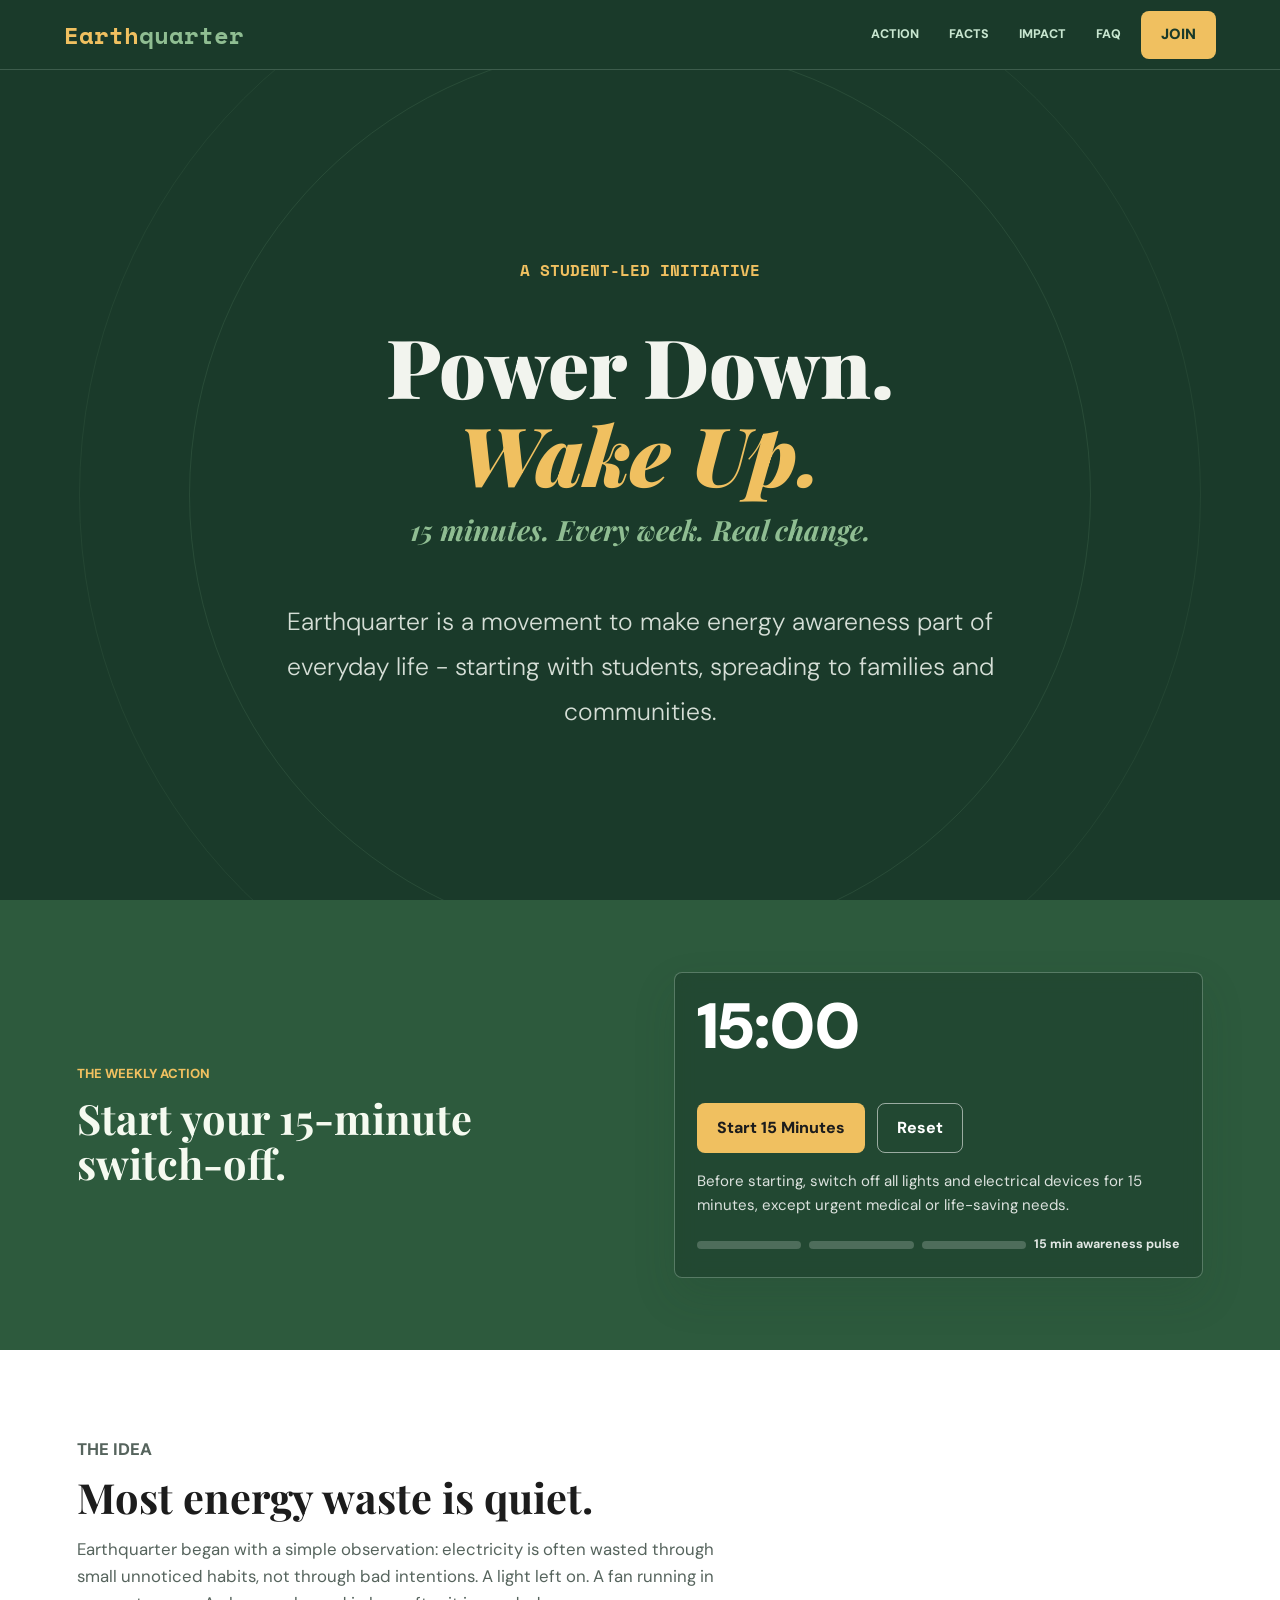
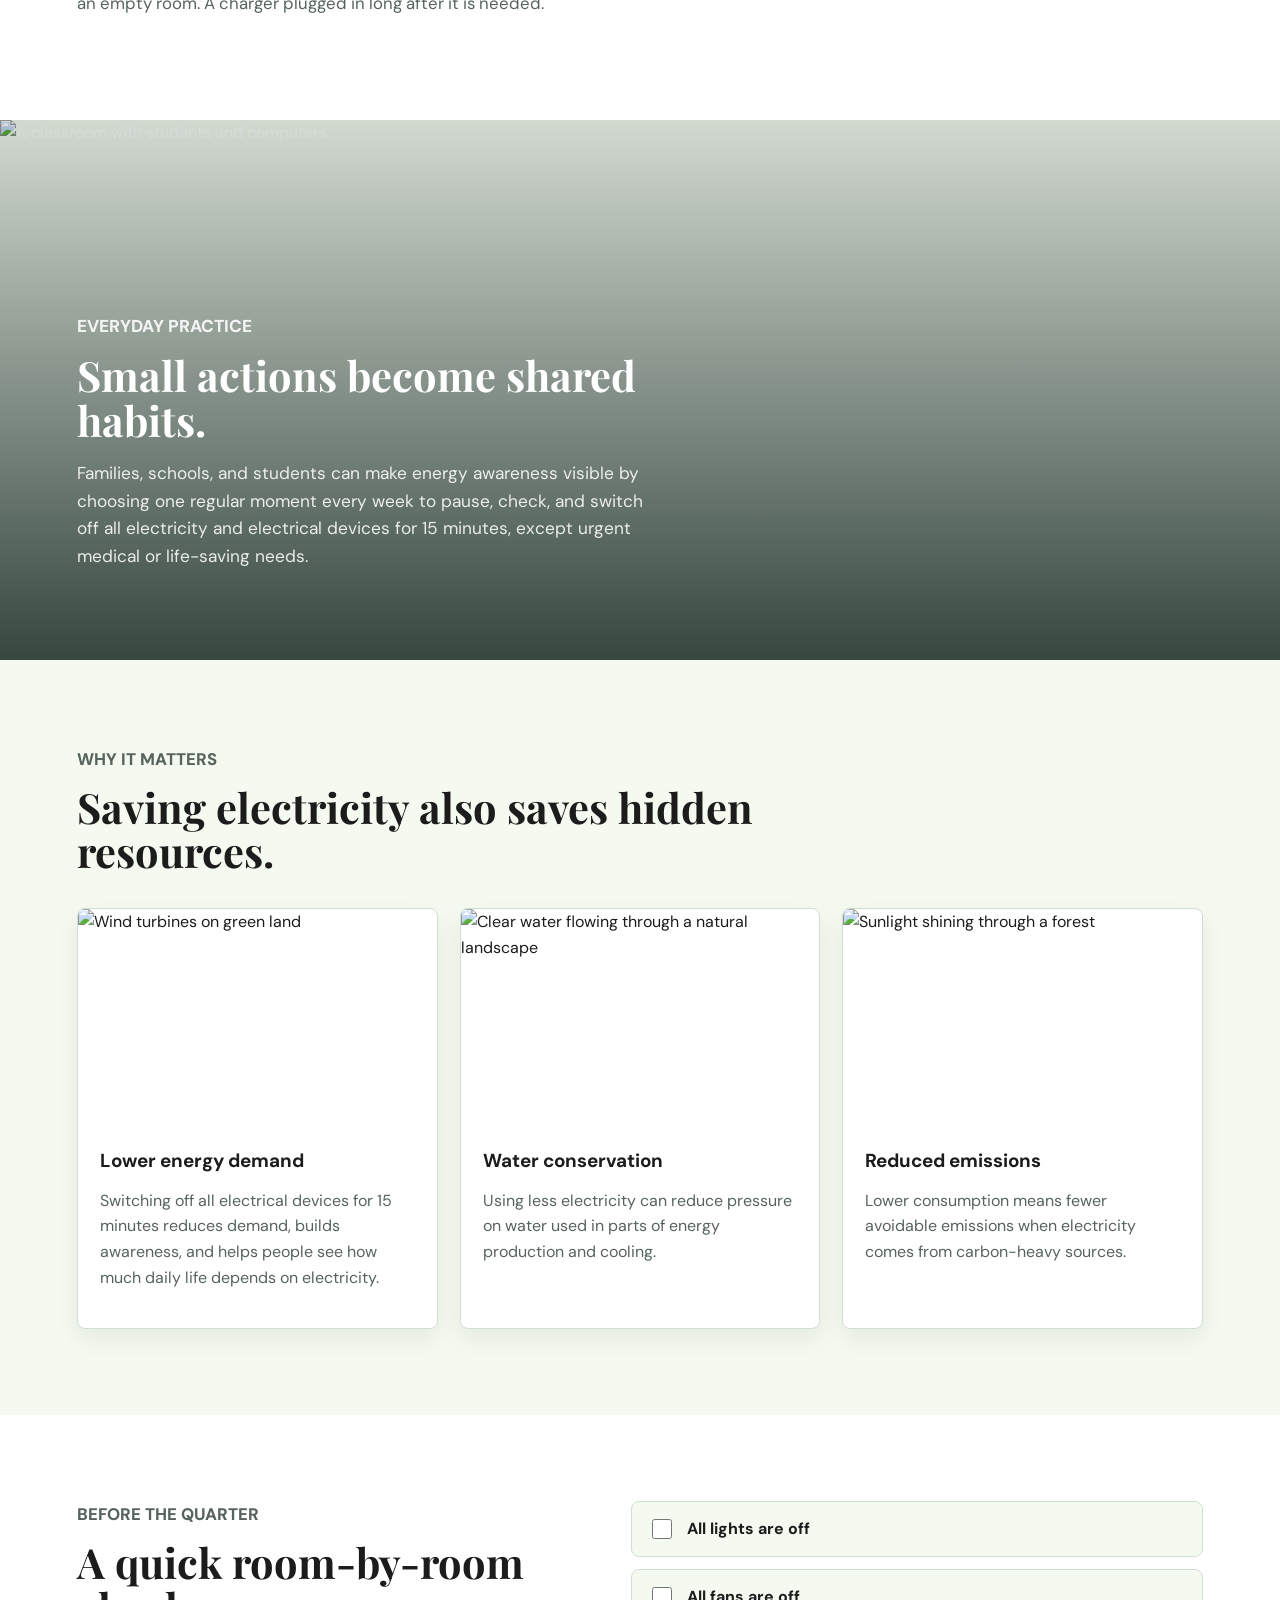
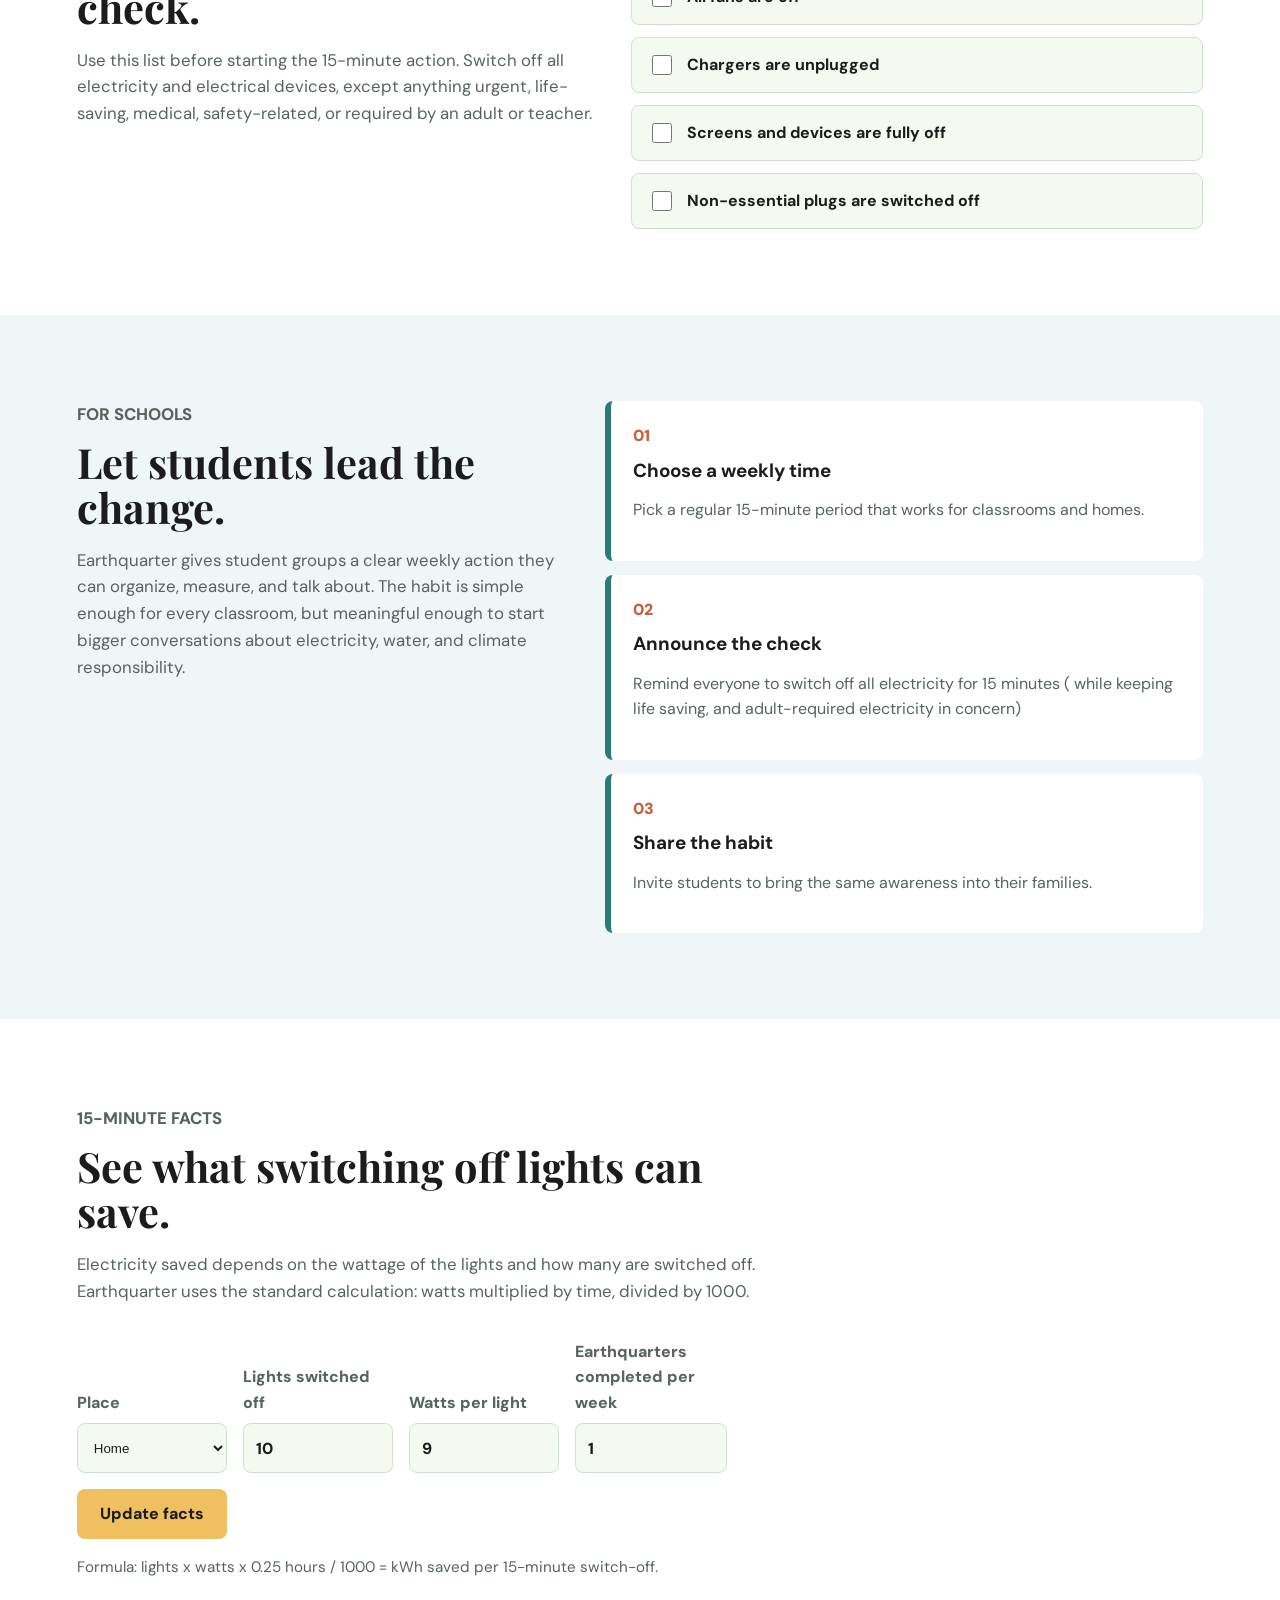
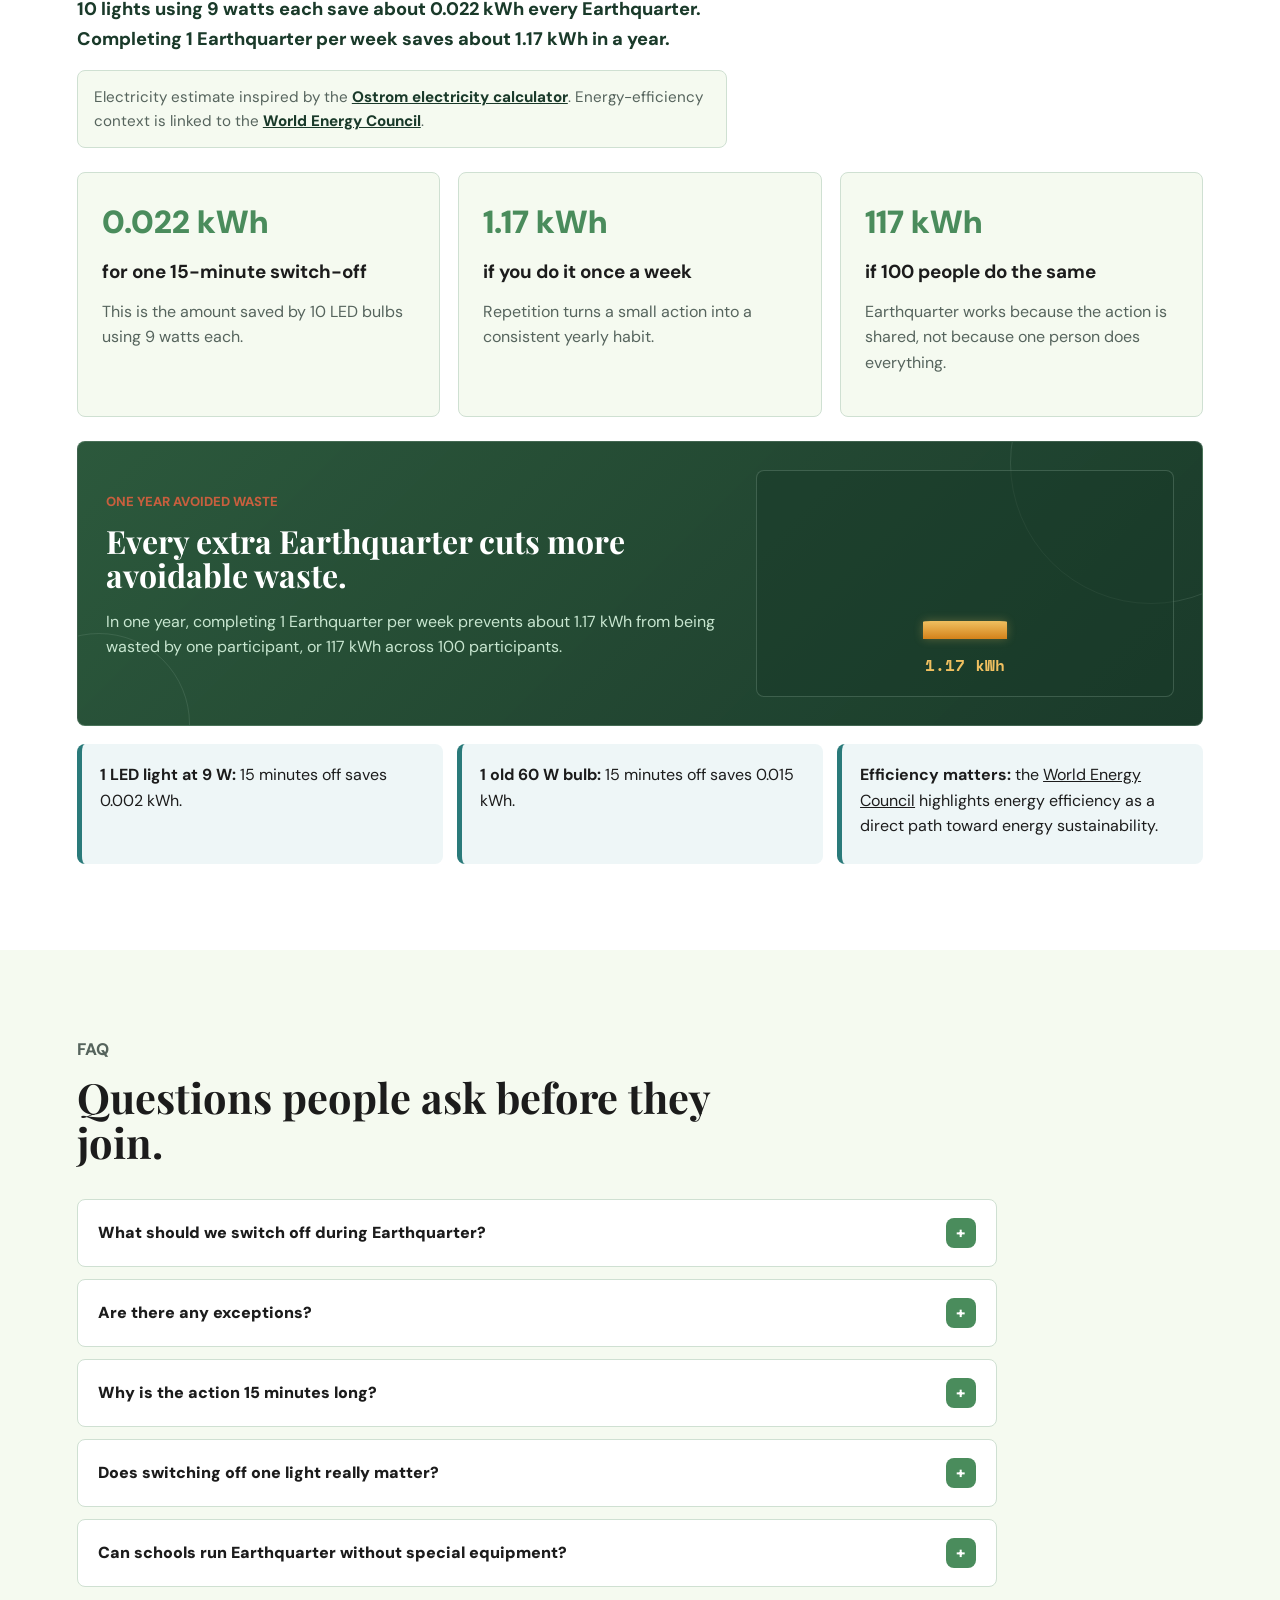
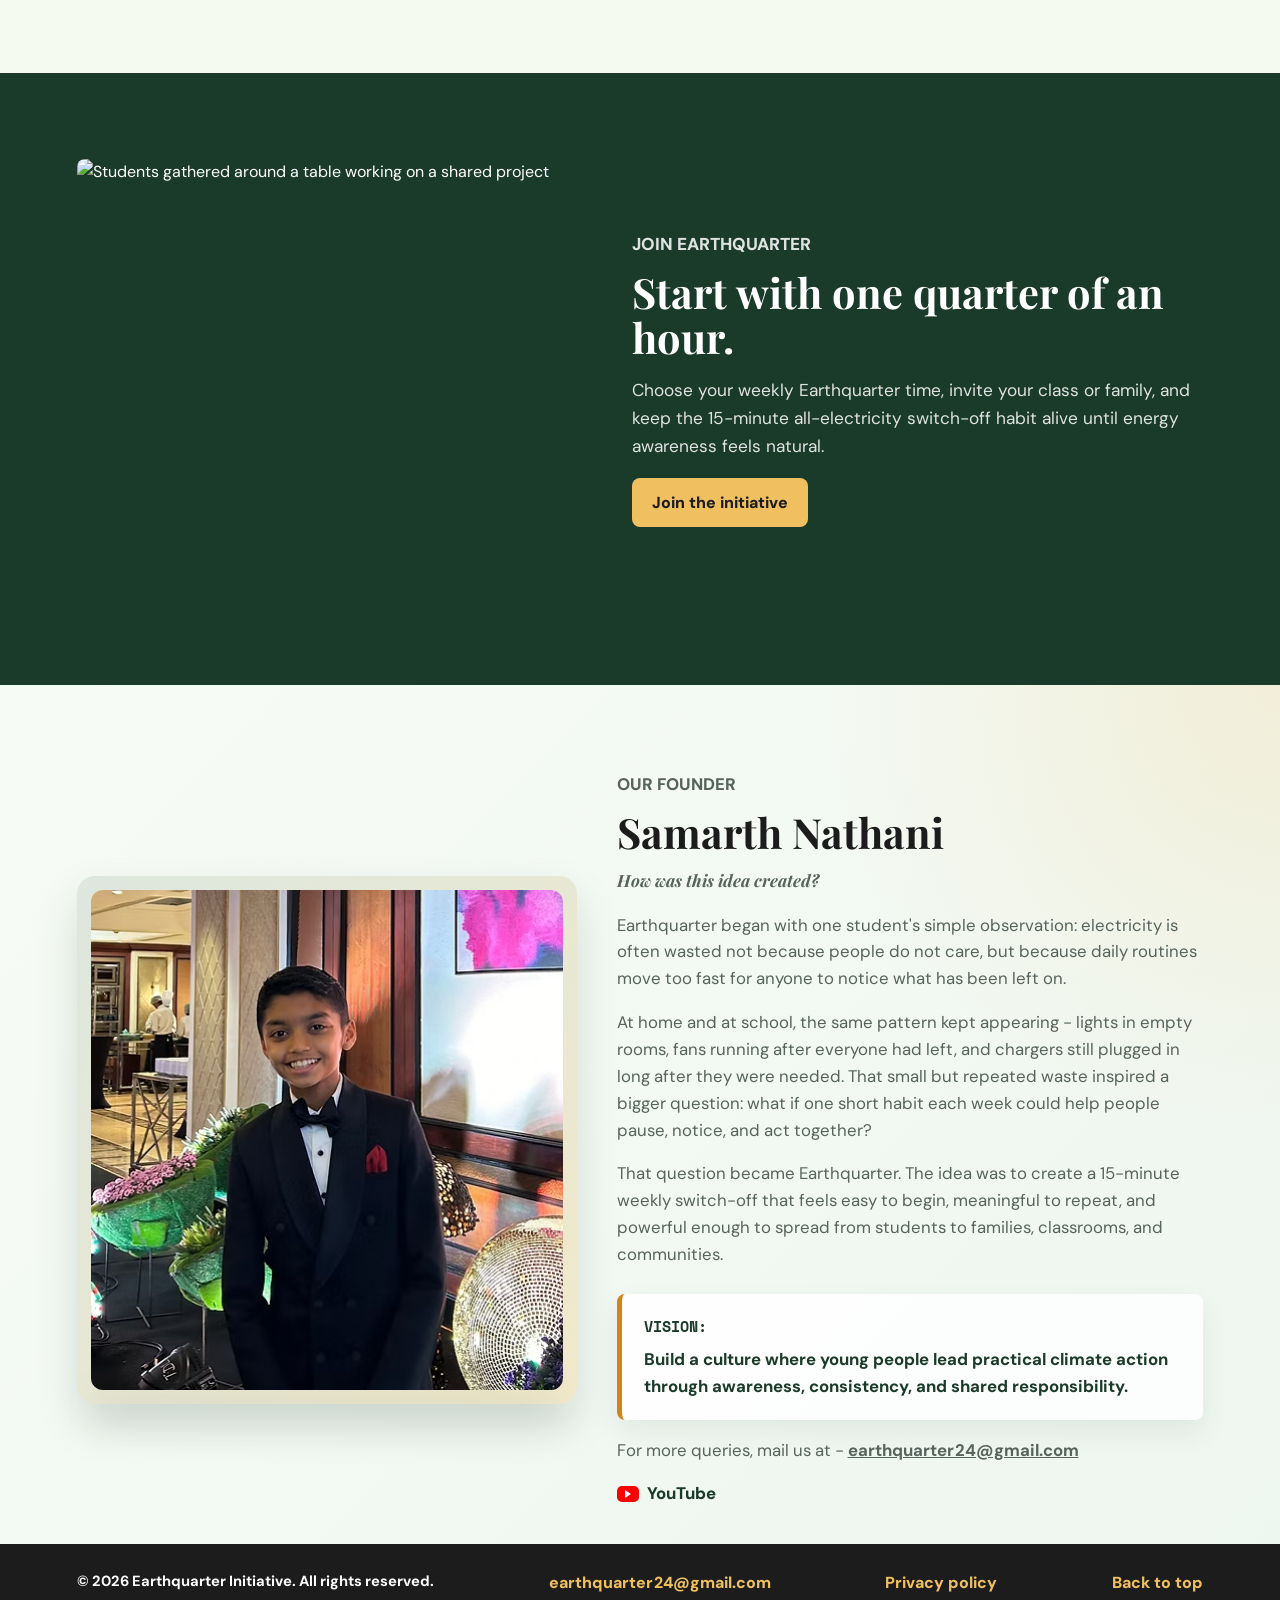
==== index.html @ e9c5d8c0 "Style homepage YouTube link on desktop" ====
<!DOCTYPE html>
<html lang="en">
<head>
  <meta charset="UTF-8">
  <meta name="viewport" content="width=device-width, initial-scale=1.0">
  <title>Earthquarter | 15 Minutes for Smarter Energy</title>
  <meta name="description" content="Earthquarter is a student-led initiative helping families and schools switch off all electricity for 15 minutes each week, except urgent medical or life-saving needs.">
  <link rel="preconnect" href="https://fonts.googleapis.com">
  <link rel="preconnect" href="https://fonts.gstatic.com" crossorigin>
  <link href="https://fonts.googleapis.com/css2?family=DM+Sans:wght@300;400;500;700;800;900&family=Playfair+Display:ital,wght@0,700;0,900;1,700&family=Space+Mono:wght@700&display=swap" rel="stylesheet">
  <link rel="stylesheet" href="styles.css">

  <!-- Inline CSS fallback so hosted pages still render if styles.css is not loaded. -->
  <style id="earthquarter-inline-css">
:root {
  --ink: #1c1c1c;
  --muted: #56645d;
  --paper: #f5faf0;
  --white: #ffffff;
  --leaf: #4a8c5c;
  --leaf-dark: #1a3a2a;
  --moss: #2d5a3d;
  --aqua: #2a7a7a;
  --sun: #f0c060;
  --amber: #d4821a;
  --coral: #c85f3e;
  --mist: #c8e6d0;
  --line: #cfe0d2;
  --shadow: 0 18px 42px rgba(26, 58, 42, 0.15);
}

* {
  box-sizing: border-box;
}

html {
  scroll-behavior: smooth;
}

body {
  margin: 0;
  color: var(--ink);
  background: var(--paper);
  font-family: "DM Sans", Arial, Helvetica, sans-serif;
  line-height: 1.6;
}

img {
  display: block;
  max-width: 100%;
}

a {
  color: inherit;
}

button,
input {
  font: inherit;
}

.site-header {
  position: fixed;
  top: 0;
  left: 0;
  right: 0;
  z-index: 20;
  display: flex;
  align-items: center;
  justify-content: space-between;
  gap: 24px;
  min-height: 70px;
  padding: 0 5%;
  color: var(--white);
  background: #1a3a2a;
  border-bottom: 1px solid rgba(200, 230, 208, 0.2);
}

.brand {
  display: inline-flex;
  align-items: center;
  gap: 0;
  color: var(--sun);
  font-family: "Space Mono", monospace;
  font-size: 1.5rem;
  font-weight: 800;
  letter-spacing: 0;
  line-height: 1;
  text-decoration: none;
}

.brand-earth {
  color: var(--sun);
}

.brand-quarter {
  color: #8fbd92;
}

.site-nav {
  display: flex;
  align-items: center;
  gap: 10px;
  font-size: 0.78rem;
  font-weight: 800;
  letter-spacing: 0;
  text-transform: uppercase;
}

.site-nav a {
  min-height: 38px;
  display: inline-flex;
  align-items: center;
  padding: 8px 10px;
  color: var(--mist);
  border-radius: 8px;
  text-decoration: none;
  white-space: nowrap;
}

.site-nav a:hover {
  color: var(--sun);
  background: rgba(200, 230, 208, 0.09);
  text-decoration: none;
}

.site-nav .nav-highlight,
.site-nav a:last-child {
  min-height: 48px;
  padding: 12px 20px;
  color: var(--leaf-dark);
  background: var(--sun);
  font-size: 0.92rem;
  font-weight: 900;
}

.site-nav .nav-highlight:hover,
.site-nav a:last-child:hover {
  color: var(--leaf-dark);
  background: #ffd579;
}

.hero {
  position: relative;
  min-height: 100vh;
  display: grid;
  align-items: center;
  justify-items: center;
  overflow: hidden;
  padding: 150px 6% 58px;
  color: var(--white);
  text-align: center;
  background: #1a3a2a;
}

.hero-bg-circles {
  position: absolute;
  inset: 0;
  overflow: hidden;
  pointer-events: none;
}

.hero-bg-circles::before,
.hero-bg-circles::after {
  content: "";
  position: absolute;
  top: 55%;
  left: 50%;
  border: 1px solid rgba(143, 189, 146, 0.13);
  border-radius: 50%;
  transform: translate(-50%, -50%);
  animation: heroRing 6s ease-in-out infinite;
}

.hero-bg-circles::before {
  width: min(900px, 118vw);
  height: min(900px, 118vw);
}

.hero-bg-circles::after {
  width: min(1120px, 145vw);
  height: min(1120px, 145vw);
  opacity: 0.65;
  animation-delay: 1.5s;
}

.hero-content {
  position: relative;
  z-index: 1;
  width: min(760px, 100%);
  margin: 0 auto;
}

.eyebrow {
  margin: 0 0 12px;
  color: var(--coral);
  font-size: 0.82rem;
  font-weight: 800;
  letter-spacing: 0;
  text-transform: uppercase;
}

.hero .eyebrow {
  color: var(--sun);
  margin-bottom: 38px;
  font-family: "Space Mono", monospace;
  font-size: 1rem;
}

h1,
h2,
h3,
p {
  overflow-wrap: anywhere;
}

h1,
h2,
h3 {
  margin: 0;
  line-height: 1.08;
}

h1 {
  max-width: 760px;
  margin: 0 auto;
  font-family: "Playfair Display", Georgia, serif;
  font-size: 5.1rem;
  font-weight: 900;
  color: #f2f4ee;
}

h2 {
  font-family: "Playfair Display", Georgia, serif;
  font-size: 2.6rem;
  font-weight: 700;
}

h3 {
  font-size: 1.18rem;
}

h1 em,
h2 em {
  color: var(--sun);
  font-style: italic;
}

.hero-sub {
  margin: 10px 0 48px;
  color: #8fbd92;
  font-family: "Playfair Display", Georgia, serif;
  font-size: 1.75rem;
  font-style: italic;
  font-weight: 700;
}

.hero-copy {
  max-width: 710px;
  margin: 0 auto;
  font-size: 1.55rem;
  color: #d5ded6;
  font-weight: 300;
  line-height: 1.8;
}

.countdown-action {
  display: grid;
  grid-template-columns: minmax(0, 0.8fr) minmax(320px, 0.75fr);
  gap: 32px;
  align-items: center;
  padding: 72px 6%;
  color: var(--white);
  background: var(--moss);
}

.timer-intro {
  max-width: 520px;
}

.timer-intro .eyebrow {
  color: var(--sun);
}

.timer-intro h2 {
  color: var(--paper);
}

.timer-panel {
  width: min(560px, 100%);
  padding: 22px;
  border: 1px solid rgba(200, 230, 208, 0.32);
  border-radius: 8px;
  background: rgba(26, 58, 42, 0.54);
  box-shadow: var(--shadow);
  backdrop-filter: blur(10px);
}

.timer-display {
  min-height: 92px;
  color: var(--white);
  font-size: 4rem;
  font-weight: 900;
  line-height: 1;
  font-variant-numeric: tabular-nums;
}

.timer-actions {
  display: flex;
  flex-wrap: wrap;
  gap: 12px;
  margin-top: 16px;
}

.primary-button,
.secondary-button,
.ghost-button,
.primary-link {
  display: inline-flex;
  min-height: 48px;
  align-items: center;
  justify-content: center;
  border-radius: 8px;
  border: 0;
  cursor: pointer;
  font-weight: 800;
  text-decoration: none;
  transition: background 180ms ease, color 180ms ease, transform 180ms ease;
}

.primary-button,
.primary-link {
  color: var(--ink);
  background: var(--sun);
  padding: 12px 20px;
}

.primary-button:hover,
.primary-link:hover {
  background: #ffd85d;
  transform: translateY(-2px);
}

.primary-button:disabled {
  opacity: 0.72;
  cursor: wait;
  transform: none;
}

.secondary-button {
  color: var(--white);
  background: var(--leaf);
  padding: 12px 18px;
}

.secondary-button:hover {
  background: var(--leaf-dark);
  transform: translateY(-2px);
}

.ghost-button {
  color: var(--white);
  background: transparent;
  border: 1px solid rgba(255, 255, 255, 0.55);
  padding: 11px 19px;
}

.ghost-button:hover {
  background: rgba(255, 255, 255, 0.16);
  transform: translateY(-2px);
}

.timer-note {
  margin: 16px 0 0;
  color: rgba(255, 255, 255, 0.84);
  font-size: 0.94rem;
}

.mini-circuit {
  display: grid;
  grid-template-columns: 1fr 1fr 1fr auto;
  gap: 8px;
  align-items: center;
  margin-top: 18px;
}

.mini-circuit span {
  position: relative;
  height: 8px;
  overflow: hidden;
  border-radius: 8px;
  background: rgba(255, 255, 255, 0.2);
}

.mini-circuit span::after {
  content: "";
  position: absolute;
  inset: 0;
  background: var(--sun);
  transform: translateX(-110%);
  animation: circuitFlow 2.2s ease-in-out infinite;
}

.mini-circuit span:nth-child(2)::after {
  animation-delay: 0.25s;
}

.mini-circuit span:nth-child(3)::after {
  animation-delay: 0.5s;
}

.mini-circuit strong {
  color: rgba(255, 255, 255, 0.88);
  font-size: 0.78rem;
  white-space: nowrap;
}

.intro-section,
.founder-section,
.impact-section,
.checklist-section,
.school-section,
.calculator-section,
.faq-section,
.join-section {
  padding: 86px 6%;
}

.intro-section {
  display: grid;
  grid-template-columns: minmax(0, 1.2fr) minmax(280px, 0.8fr);
  gap: 38px;
  align-items: center;
  background: var(--white);
}

.section-copy,
.section-heading,
.school-copy {
  max-width: 690px;
}

.section-copy p,
.school-copy p,
.section-heading p {
  color: var(--muted);
  font-size: 1.05rem;
}

.pledge-strip {
  display: grid;
  gap: 14px;
  padding: 24px;
  color: var(--leaf-dark);
  background: #f7fbf4;
  border: 1px solid var(--line);
  border-radius: 18px;
  box-shadow: 0 14px 30px rgba(26, 58, 42, 0.08);
}

.pledge-strip h2 {
  color: var(--leaf-dark);
  font-size: clamp(2rem, 3.8vw, 3.4rem);
  line-height: 0.98;
}

.pledge-strip span {
  color: var(--leaf-dark);
  font-size: 1rem;
  font-weight: 900;
  line-height: 1;
  font-variant-numeric: tabular-nums;
}

.pledge-strip p {
  margin: 0;
  color: #304236;
  font-size: 1.02rem;
  line-height: 1.75;
}

.pledge-strip .save-option {
  margin-top: 6px;
  background: #eef6f0;
}

.image-band {
  position: relative;
  min-height: 540px;
  display: grid;
  align-items: end;
  overflow: hidden;
  color: var(--white);
}

.image-band img {
  position: absolute;
  inset: 0;
  width: 100%;
  height: 100%;
  object-fit: cover;
}

.image-band::after {
  content: "";
  position: absolute;
  inset: 0;
  background: linear-gradient(0deg, rgba(15, 35, 27, 0.83), rgba(15, 35, 27, 0.15));
}

.image-band-copy {
  position: relative;
  z-index: 1;
  max-width: 720px;
  padding: 0 6% 72px;
}

.image-band-copy p {
  color: rgba(255, 255, 255, 0.88);
  font-size: 1.08rem;
}

.founder-section {
  display: grid;
  grid-template-columns: minmax(280px, 0.92fr) minmax(0, 1.08fr);
  gap: 40px;
  align-items: center;
  padding-bottom: 34px;
  background:
    radial-gradient(circle at top right, rgba(240, 192, 96, 0.18), transparent 30%),
    linear-gradient(135deg, #f7fbf5, #eef6f0);
}

.founder-photo-panel {
  position: relative;
  padding: 14px;
  background: linear-gradient(135deg, rgba(45, 90, 61, 0.12), rgba(240, 192, 96, 0.28));
  border-radius: 18px;
  box-shadow: 0 20px 44px rgba(26, 58, 42, 0.14);
}

.founder-photo-panel::after {
  content: "";
  position: absolute;
  inset: auto 18px -18px 18px;
  height: 28px;
  background: rgba(26, 58, 42, 0.08);
  filter: blur(18px);
  border-radius: 999px;
}

.founder-photo-panel img {
  position: relative;
  z-index: 1;
  width: 100%;
  height: 100%;
  max-height: 620px;
  object-fit: cover;
  border-radius: 12px;
}

.founder-story {
  max-width: 700px;
}

.founder-question {
  margin: 12px 0 18px;
  color: var(--leaf-dark);
  font-family: "Playfair Display", Georgia, serif;
  font-size: 1.35rem;
  font-style: italic;
  font-weight: 700;
}

.founder-story p {
  color: var(--muted);
  font-size: 1.05rem;
}

.founder-youtube {
  margin: 10px 0 0;
}

.founder-youtube a {
  display: inline-flex;
  align-items: center;
  gap: 8px;
  color: var(--leaf-dark);
  font-weight: 800;
  text-decoration: none;
}

.founder-youtube a:hover {
  text-decoration: underline;
}

.youtube-icon {
  width: 22px;
  height: 16px;
  display: inline-block;
  border-radius: 5px;
  background: #ff0000;
  position: relative;
}

.youtube-icon::after {
  content: "";
  position: absolute;
  top: 4px;
  left: 8px;
  border-top: 4px solid transparent;
  border-bottom: 4px solid transparent;
  border-left: 6px solid #ffffff;
}

.founder-note {
  display: grid;
  gap: 8px;
  margin-top: 26px;
  padding: 20px 22px;
  background: rgba(255, 255, 255, 0.84);
  border-left: 5px solid var(--amber);
  border-radius: 8px;
  box-shadow: 0 12px 28px rgba(26, 58, 42, 0.08);
}

.founder-note strong {
  color: var(--leaf-dark);
  font-family: "Space Mono", monospace;
  font-size: 0.95rem;
  text-transform: uppercase;
}

.founder-note p {
  margin: 0;
  color: var(--leaf-dark);
  font-weight: 700;
}

.impact-section {
  background: var(--paper);
}

.section-heading {
  margin-bottom: 34px;
}

.impact-grid {
  display: grid;
  grid-template-columns: repeat(3, minmax(0, 1fr));
  gap: 22px;
}

.impact-card {
  overflow: hidden;
  background: var(--white);
  border: 1px solid var(--line);
  border-radius: 8px;
  box-shadow: 0 10px 24px rgba(23, 33, 29, 0.07);
}

.impact-card img {
  width: 100%;
  height: 220px;
  object-fit: cover;
}

.impact-card div {
  padding: 22px;
}

.impact-card p,
.steps p {
  color: var(--muted);
}

.checklist-section {
  display: grid;
  grid-template-columns: minmax(0, 0.95fr) minmax(280px, 1.05fr);
  gap: 36px;
  align-items: start;
  background: var(--white);
}

.checklist {
  display: grid;
  gap: 12px;
}

.checklist label {
  display: flex;
  min-height: 56px;
  align-items: center;
  gap: 12px;
  padding: 14px 16px;
  background: var(--paper);
  border: 1px solid var(--line);
  border-radius: 8px;
  font-weight: 700;
}

.checklist input {
  width: 20px;
  height: 20px;
  accent-color: var(--leaf);
  flex: 0 0 auto;
}

.checklist label.done {
  color: var(--leaf-dark);
  background: #e9f7ed;
  border-color: #b8dfc6;
}

.school-section {
  display: grid;
  grid-template-columns: minmax(0, 0.9fr) minmax(0, 1.1fr);
  gap: 38px;
  align-items: start;
  background: #eef6f7;
}

.steps {
  display: grid;
  gap: 14px;
}

.steps article {
  min-height: 150px;
  padding: 22px;
  background: var(--white);
  border-left: 6px solid var(--aqua);
  border-radius: 8px;
}

.steps span {
  display: inline-block;
  margin-bottom: 12px;
  color: var(--coral);
  font-weight: 900;
}

.calculator-section {
  background: var(--white);
}

.calculator-section .section-heading p {
  max-width: 720px;
}

.lights-layout {
  display: grid;
  grid-template-columns: minmax(0, 1.18fr) minmax(290px, 0.82fr);
  gap: 24px;
  align-items: stretch;
}

.light-calculator {
  display: grid;
  align-content: start;
  gap: 16px;
}

.calculator {
  display: grid;
  grid-template-columns: repeat(3, minmax(150px, 1fr)) auto;
  gap: 16px;
  align-items: end;
}

.calculator label {
  display: grid;
  gap: 8px;
  color: var(--muted);
  font-weight: 800;
}

.calculator input,
.calculator select {
  width: 100%;
  min-height: 50px;
  padding: 10px 12px;
  color: var(--ink);
  background: var(--paper);
  border: 1px solid var(--line);
  border-radius: 8px;
}

.result {
  max-width: 820px;
  margin: 0;
  color: var(--leaf-dark);
  font-size: 1.14rem;
  font-weight: 800;
}

.formula-note,
.source-note {
  margin: 0;
  color: var(--muted);
  font-size: 0.95rem;
}

.source-note {
  padding: 14px 16px;
  background: var(--paper);
  border: 1px solid var(--line);
  border-radius: 8px;
}

.source-note a {
  color: var(--leaf-dark);
  font-weight: 800;
}

.fact-grid {
  display: grid;
  grid-template-columns: repeat(3, minmax(0, 1fr));
  gap: 18px;
  margin-top: 24px;
}

.fact-card {
  min-height: 205px;
  padding: 24px;
  background: var(--paper);
  border: 1px solid var(--line);
  border-radius: 8px;
  transform: translateY(18px);
  opacity: 0;
  transition: transform 700ms ease, opacity 700ms ease, border-color 300ms ease;
}

.fact-card.is-visible {
  transform: translateY(0);
  opacity: 1;
}

.fact-card:hover {
  border-color: var(--aqua);
}

.fact-card span {
  display: block;
  margin-bottom: 14px;
  color: var(--leaf);
  font-size: 2rem;
  font-weight: 900;
  font-variant-numeric: tabular-nums;
}

.fact-card p {
  color: var(--muted);
}

.waste-year-panel {
  display: grid;
  grid-template-columns: minmax(0, 1.2fr) minmax(240px, 0.8fr);
  gap: 24px;
  align-items: center;
  margin-top: 24px;
  padding: 28px;
  color: var(--white);
  background:
    linear-gradient(135deg, rgba(45, 90, 61, 0.95), rgba(26, 58, 42, 1)),
    var(--leaf-dark);
  border: 1px solid rgba(200, 230, 208, 0.2);
  border-radius: 8px;
  overflow: hidden;
  position: relative;
}

.waste-year-panel::before,
.waste-year-panel::after {
  content: "";
  position: absolute;
  border: 1px solid rgba(200, 230, 208, 0.12);
  border-radius: 50%;
  pointer-events: none;
}

.waste-year-panel::before {
  width: 280px;
  height: 280px;
  right: -90px;
  top: -120px;
  animation: pulseRing 6s ease-in-out infinite;
}

.waste-year-panel::after {
  width: 180px;
  height: 180px;
  left: -70px;
  bottom: -90px;
  animation: pulseRing 7s ease-in-out infinite 1s;
}

.waste-year-panel > * {
  position: relative;
  z-index: 1;
}

.waste-year-panel h3 {
  font-family: "Playfair Display", Georgia, serif;
  font-size: 2rem;
}

.waste-year-panel p:not(.eyebrow) {
  color: var(--mist);
}

.waste-meter {
  min-height: 210px;
  display: grid;
  align-items: end;
  justify-items: center;
  gap: 14px;
  padding: 18px;
  background: rgba(26, 58, 42, 0.52);
  border: 1px solid rgba(200, 230, 208, 0.2);
  border-radius: 8px;
}

.waste-meter span {
  display: block;
  width: 84px;
  height: 150px;
  transform-origin: bottom;
  transform: scaleY(0.18);
  background: linear-gradient(0deg, var(--amber), var(--sun));
  border-radius: 8px 8px 0 0;
  box-shadow: 0 0 28px rgba(240, 192, 96, 0.3);
  transition: transform 600ms ease;
}

.waste-meter strong {
  color: var(--sun);
  font-family: "Space Mono", monospace;
}

.quick-facts {
  display: grid;
  grid-template-columns: repeat(3, minmax(0, 1fr));
  gap: 14px;
  margin-top: 18px;
}

.quick-facts p {
  margin: 0;
  min-height: 120px;
  padding: 18px;
  background: #eef6f7;
  border-left: 5px solid var(--aqua);
  border-radius: 8px;
}

.faq-section {
  background: var(--paper);
}

.faq-list {
  display: grid;
  gap: 12px;
  max-width: 920px;
}

.faq-item {
  background: var(--white);
  border: 1px solid var(--line);
  border-radius: 8px;
  overflow: hidden;
  transform: translateY(12px);
  opacity: 0;
  transition: transform 650ms ease, opacity 650ms ease;
}

.faq-item.is-visible {
  transform: translateY(0);
  opacity: 1;
}

.faq-question {
  display: flex;
  width: 100%;
  min-height: 64px;
  align-items: center;
  justify-content: space-between;
  gap: 16px;
  padding: 18px 20px;
  color: var(--ink);
  background: transparent;
  border: 0;
  cursor: pointer;
  font-weight: 900;
  text-align: left;
}

.faq-question span {
  display: inline-grid;
  width: 30px;
  height: 30px;
  flex: 0 0 auto;
  place-items: center;
  color: var(--white);
  background: var(--leaf);
  border-radius: 8px;
  transition: transform 250ms ease, background 250ms ease;
}

.faq-answer {
  display: grid;
  grid-template-rows: 0fr;
  transition: grid-template-rows 280ms ease;
}

.faq-answer p {
  min-height: 0;
  overflow: hidden;
  margin: 0;
  padding: 0 20px;
  color: var(--muted);
}

.faq-item.open .faq-answer {
  grid-template-rows: 1fr;
}

.faq-item.open .faq-answer p {
  padding-bottom: 20px;
}

.faq-item.open .faq-question span {
  background: var(--coral);
  transform: rotate(45deg);
}

.join-section {
  display: grid;
  grid-template-columns: minmax(280px, 0.95fr) minmax(0, 1.05fr);
  gap: 38px;
  align-items: center;
  background: var(--leaf-dark);
  color: var(--white);
}

.join-section img {
  width: 100%;
  height: 440px;
  object-fit: cover;
  border-radius: 8px;
}

.join-copy p {
  color: rgba(255, 255, 255, 0.86);
  font-size: 1.08rem;
}

.join-page {
  background: var(--paper);
}

.join-hero {
  position: relative;
  min-height: 64vh;
  display: grid;
  place-items: center;
  overflow: hidden;
  padding: 130px 6% 70px;
  color: var(--white);
  text-align: center;
  background: var(--leaf-dark);
}

.join-hero-copy {
  position: relative;
  z-index: 1;
  max-width: 760px;
}

.join-hero h1 {
  color: #f2f4ee;
}

.join-hero p:not(.eyebrow) {
  max-width: 660px;
  margin: 22px auto 0;
  color: var(--mist);
  font-size: 1.2rem;
}

.join-form-section {
  display: grid;
  grid-template-columns: minmax(260px, 0.78fr) minmax(320px, 1.22fr);
  gap: 32px;
  align-items: start;
  padding: 76px 6%;
  background: var(--paper);
}

.join-form-copy {
  position: sticky;
  top: 96px;
}

.join-form-copy p:not(.eyebrow) {
  color: var(--muted);
}

.join-form {
  display: grid;
  gap: 18px;
  padding: 28px;
  background: var(--white);
  border: 1px solid var(--line);
  border-radius: 8px;
  box-shadow: 0 16px 38px rgba(26, 58, 42, 0.09);
}

.form-grid {
  display: grid;
  grid-template-columns: repeat(2, minmax(0, 1fr));
  gap: 16px;
}

.form-field {
  display: grid;
  gap: 8px;
}

.form-field label {
  color: var(--leaf-dark);
  font-weight: 900;
}

.form-field input,
.form-field select,
.form-field textarea {
  width: 100%;
  min-height: 50px;
  padding: 12px 13px;
  color: var(--ink);
  background: #fbfdf8;
  border: 1px solid var(--line);
  border-radius: 8px;
  outline: none;
}

.form-field textarea {
  resize: vertical;
  line-height: 1.55;
}

.form-field input:focus,
.form-field select:focus,
.form-field textarea:focus {
  border-color: var(--leaf);
  box-shadow: 0 0 0 3px rgba(74, 140, 92, 0.18);
}

.form-field input.invalid,
.form-field textarea.invalid {
  border-color: var(--coral);
  box-shadow: 0 0 0 3px rgba(200, 95, 62, 0.12);
}

.phone-row {
  display: grid;
  grid-template-columns: auto 1fr;
  align-items: center;
  background: #fbfdf8;
  border: 1px solid var(--line);
  border-radius: 8px;
}

.phone-row span {
  padding: 0 13px;
  color: var(--leaf-dark);
  font-family: "Space Mono", monospace;
  font-size: 0.9rem;
}

.phone-row input {
  border: 0;
  background: transparent;
}

.phone-row.invalid {
  border-color: var(--coral);
  box-shadow: 0 0 0 3px rgba(200, 95, 62, 0.12);
}

.field-error {
  min-height: 20px;
  margin: 0;
  color: var(--coral);
  font-size: 0.88rem;
  font-weight: 800;
}

.form-note {
  margin: 0;
  color: var(--muted);
  font-size: 0.92rem;
}

.save-option {
  display: flex;
  align-items: center;
  gap: 12px;
  min-height: 48px;
  padding: 12px 14px;
  background: var(--paper);
  border: 1px solid var(--line);
  border-radius: 8px;
  color: var(--leaf-dark);
  font-weight: 900;
}

.save-option input {
  width: 18px;
  height: 18px;
  accent-color: var(--leaf);
  flex: 0 0 auto;
}

.join-success {
  grid-column: 2;
  display: grid;
  gap: 12px;
  padding: 20px 24px 24px;
  color: var(--white);
  background: var(--leaf-dark);
  border-radius: 8px;
}

.join-success[hidden] {
  display: none;
}

.join-success h2 {
  color: var(--paper);
  font-size: 2rem;
}

.join-success p {
  margin: 0;
  color: var(--mist);
}

.integration-actions {
  display: flex;
  flex-wrap: wrap;
  gap: 12px;
}

.secondary-link {
  display: inline-flex;
  min-height: 48px;
  align-items: center;
  justify-content: center;
  padding: 12px 18px;
  color: var(--white);
  background: transparent;
  border: 1px solid rgba(200, 230, 208, 0.42);
  border-radius: 8px;
  font-weight: 900;
  text-decoration: none;
  transition: background 180ms ease, transform 180ms ease;
}

.secondary-link:hover {
  background: rgba(200, 230, 208, 0.12);
  transform: translateY(-2px);
}

.site-footer {
  display: flex;
  flex-wrap: wrap;
  justify-content: space-between;
  gap: 18px;
  padding: 26px 6%;
  color: var(--white);
  background: var(--ink);
}

.site-footer p {
  margin: 0;
  font-size: 0.92rem;
  font-weight: 700;
}

.site-footer a {
  color: var(--sun);
  font-weight: 800;
  text-decoration: none;
}

@keyframes pulseRing {
  0%,
  100% {
    transform: scale(1);
    opacity: 0.65;
  }

  50% {
    transform: scale(1.06);
    opacity: 1;
  }
}

@keyframes heroRing {
  0%,
  100% {
    transform: translate(-50%, -50%) scale(1);
    opacity: 0.58;
  }

  50% {
    transform: translate(-50%, -50%) scale(1.04);
    opacity: 1;
  }
}

@keyframes circuitFlow {
  0% {
    transform: translateX(-110%);
  }

  50% {
    transform: translateX(0);
  }

  100% {
    transform: translateX(110%);
  }
}

@media (max-width: 900px) {
  .site-header {
    position: fixed;
    display: flex;
    align-items: center;
    justify-content: space-between;
    gap: 12px;
    padding: 0 5%;
  }

  .site-nav {
    flex: 1;
    justify-content: flex-end;
    gap: 6px;
    overflow-x: auto;
    scrollbar-width: thin;
  }


  .site-nav a {
    padding: 7px 8px;
    font-size: 0.72rem;
  }

  .site-nav .nav-highlight,
  .site-nav a:last-child {
    min-height: 42px;
    padding: 9px 14px;
    font-size: 0.8rem;
  }

  .hero {
    min-height: 100vh;
    padding-top: 128px;
  }

  h1 {
    font-size: 4rem;
  }

  h2 {
    font-size: 2.1rem;
  }

  .intro-section,
  .founder-section,
  .countdown-action,
  .join-form-section,
  .checklist-section,
  .school-section,
  .join-section {
    grid-template-columns: 1fr;
  }

  .join-form-copy {
    position: static;
  }

  .join-success {
    grid-column: auto;
  }

  .impact-grid,
  .calculator,
  .lights-layout,
  .fact-grid,
  .waste-year-panel,
  .quick-facts {
    grid-template-columns: 1fr;
  }
}

@media (max-width: 700px) {
  .site-header {
    min-height: 70px;
    padding: 0 5%;
  }

  .brand {
    font-size: 1.2rem;
    align-self: center;
  }

  .site-header {
    align-items: flex-start;
    flex-direction: column;
    justify-content: center;
    gap: 4px;
    min-height: 84px;
    padding-top: 6px;
    padding-bottom: 6px;
  }

  .site-nav {
    width: 100%;
    justify-content: flex-start;
    padding-left: 16px;
  }




  .site-nav a {
    min-height: 34px;
    font-size: 0.78rem;
  }

  .site-nav .nav-highlight,
  .site-nav a:last-child {
    min-height: 42px;
    padding-left: 14px;
    padding-right: 14px;
    font-size: 0.86rem;
  }

  .founder-photo-panel {
    display: none;
  }

  .founder-contact {
    margin: 8px 0 0;
    white-space: nowrap;
    font-size: clamp(0.68rem, 2.3vw, 0.86rem) !important;
  }

  .hero,
  .countdown-action,
  .join-hero,
  .join-form-section,
  .intro-section,
  .founder-section,
  .impact-section,
  .checklist-section,
  .school-section,
  .calculator-section,
  .join-section {
    padding-left: 5%;
    padding-right: 5%;
  }


  .hero {
    min-height: 100vh;
    padding-top: 146px;
    padding-bottom: 50px;
  }

  h1 {
    font-size: 3rem;
  }

  h2 {
    font-size: 1.85rem;
  }

  .hero-copy {
    font-size: 1.22rem;
  }

  .hero-sub {
    margin-bottom: 34px;
    font-size: 1.25rem;
  }

  .timer-panel {
    padding: 18px;
  }

  .timer-display {
    min-height: 76px;
    font-size: 3.1rem;
  }

  .timer-actions,
  .primary-button,
  .secondary-button,
  .ghost-button,
  .primary-link {
    width: 100%;
  }

  .intro-section,
  .countdown-action,
  .join-form-section,
  .founder-section,
  .impact-section,
  .checklist-section,
  .school-section,
  .calculator-section,
  .faq-section,
  .join-section {
    padding-top: 58px;
    padding-bottom: 58px;
  }

  .founder-section {
    padding-bottom: 28px;
  }

  .mini-circuit {
    grid-template-columns: 1fr;
  }

  .form-grid {
    grid-template-columns: 1fr;
  }

  .join-form {
    padding: 20px;
  }





  .mini-circuit strong {
    white-space: normal;
  }

  .image-band {
    min-height: 470px;
  }


  .image-band-copy {
    padding-left: 5%;
    padding-right: 5%;
    padding-bottom: 48px;
  }

  .impact-card img,
  .join-section img {
    height: 250px;
  }

  .founder-photo-panel img {
    max-height: 460px;
  }


  .site-footer {
    flex-direction: column;
  }
}

.email-status {
  min-height: 24px;
  margin: 2px 0 0;
  font-size: 0.92rem;
  font-weight: 800;
}

.email-status.is-pending {
  color: var(--amber);
}

.email-status.is-success {
  color: var(--leaf);
}

.email-status.is-error {
  color: var(--coral);
}

.dashboard-page,
.evidence-page,
.history-page {
  background:
    radial-gradient(circle at top left, rgba(240, 192, 96, 0.12), transparent 28%),
    radial-gradient(circle at bottom right, rgba(74, 140, 92, 0.12), transparent 24%),
    var(--paper);
}

.privacy-gate-open {
  overflow: hidden;
}

.privacy-gate {
  position: fixed;
  inset: 0;
  z-index: 9999;
  display: grid;
  place-items: center;
  padding: 22px;
  background: rgba(12, 31, 22, 0.74);
  backdrop-filter: blur(8px);
}

.privacy-gate[hidden] {
  display: none;
}

.privacy-gate-card {
  width: min(560px, 94vw);
  max-height: min(680px, 90vh);
  display: grid;
  gap: 16px;
  padding: 24px;
  background: var(--paper);
  border: 1px solid rgba(240, 192, 96, 0.45);
  border-radius: 24px;
  box-shadow: 0 30px 90px rgba(0, 0, 0, 0.34);
}

.privacy-gate-top {
  display: flex;
  justify-content: space-between;
  gap: 14px;
  align-items: start;
}

.privacy-gate h2 {
  margin-top: -4px;
  color: var(--leaf-dark);
  font-size: clamp(1.72rem, 3.2vw, 2.45rem);
  line-height: 0.98;
}

.privacy-gate-close {
  width: 42px;
  height: 42px;
  border: 1px solid rgba(45, 90, 61, 0.18);
  border-radius: 999px;
  background: #ffffff;
  color: var(--leaf-dark);
  font-size: 1.4rem;
  font-weight: 900;
  cursor: pointer;
}

.privacy-gate-copy {
  max-height: 260px;
  overflow-y: auto;
  padding: 18px;
  background: #ffffff;
  border: 1px solid var(--line);
  border-radius: 18px;
  color: var(--muted);
  line-height: 1.7;
}

.privacy-gate-copy h3 {
  margin-top: 16px;
  color: var(--leaf-dark);
  font-size: 1.15rem;
}

.privacy-gate-copy h3:first-child {
  margin-top: 0;
}

.privacy-gate-copy ul {
  margin: 10px 0 0;
  padding-left: 20px;
}

.privacy-gate-copy li {
  margin-bottom: 8px;
}

.privacy-gate-actions {
  display: grid;
  gap: 10px;
}

.privacy-gate-check {
  display: flex;
  gap: 12px;
  align-items: flex-start;
  color: var(--leaf-dark);
  font-weight: 800;
  line-height: 1.5;
}

.privacy-gate-check input {
  width: 20px;
  height: 20px;
  margin-top: 3px;
  accent-color: var(--moss);
}

.privacy-gate-message {
  min-height: 1.1em;
  margin: 0;
  color: var(--coral);
  font-size: 0.92rem;
  font-weight: 800;
  line-height: 1.35;
}

.privacy-gate-agree:disabled,
.privacy-gate-check input:disabled {
  cursor: not-allowed;
  opacity: 0.55;
}

.dashboard-shell,
.page-shell {
  padding: 120px 6% 80px;
}

.dashboard-hero,
.panel-hero {
  display: grid;
  grid-template-columns: minmax(0, 1.15fr) minmax(280px, 0.85fr);
  gap: 28px;
  align-items: center;
  margin-bottom: 28px;
}

.dashboard-copy h1,
.panel-copy h1,
.panel-hero h1 {
  color: var(--leaf-dark);
  font-size: clamp(2.8rem, 5vw, 4.8rem);
}

.history-page .panel-copy h1,
.evidence-page .panel-copy h1 {
  color: var(--leaf-dark);
}

.history-page .panel-copy p,
.evidence-page .panel-copy p {
  color: var(--muted);
}

.dashboard-copy p,
.panel-copy p,
.panel-status p {
  color: var(--muted);
  font-size: 1.05rem;
}

.dashboard-art {
  position: relative;
  padding: 14px;
  border-radius: 24px;
  background: linear-gradient(135deg, rgba(45, 90, 61, 0.16), rgba(240, 192, 96, 0.22));
  box-shadow: 0 22px 44px rgba(26, 58, 42, 0.12);
}

.dashboard-art img {
  width: 100%;
  min-height: 300px;
  border-radius: 18px;
  object-fit: cover;
}

.dashboard-actions {
  display: flex;
  flex-wrap: wrap;
  gap: 12px;
  margin-top: 24px;
}

.dashboard-actions .primary-link,
.dashboard-actions .secondary-link {
  border-radius: 14px;
  box-shadow: 0 12px 28px rgba(26, 58, 42, 0.12);
}

.dashboard-actions .secondary-link {
  color: var(--leaf-dark);
  background: rgba(255, 255, 255, 0.9);
  border: 1px solid rgba(45, 90, 61, 0.18);
}

.dashboard-actions .secondary-link:hover {
  background: #ffffff;
}

.dashboard-grid {
  display: grid;
  grid-template-columns: repeat(2, minmax(0, 1fr));
  gap: 22px;
}

.dash-card,
.form-card,
.panel-status {
  display: grid;
  gap: 14px;
  padding: 24px;
  background: rgba(255, 255, 255, 0.88);
  border: 1px solid var(--line);
  border-radius: 24px;
  box-shadow: 0 18px 38px rgba(26, 58, 42, 0.08);
}


.dash-card h2,
.panel-status h2 {
  font-size: 2rem;
}

.card-label {
  margin: 0;
  color: var(--coral);
  font-size: 0.78rem;
  font-weight: 900;
  letter-spacing: 0.08em;
  text-transform: uppercase;
}

.mini-stats {
  display: grid;
  grid-template-columns: repeat(2, minmax(0, 1fr));
  gap: 12px;
}

.mini-stats div {
  padding: 16px;
  background: var(--paper);
  border: 1px solid var(--line);
  border-radius: 18px;
}

.mini-stats strong {
  display: block;
  color: var(--leaf-dark);
  font-family: "Playfair Display", Georgia, serif;
  font-size: 2rem;
}

.mini-stats span {
  color: var(--muted);
  font-size: 0.9rem;
  font-weight: 800;
}

.status-chip {
  display: inline-flex;
  width: fit-content;
  min-height: 36px;
  align-items: center;
  justify-content: center;
  padding: 0 14px;
  border-radius: 999px;
  background: #fff5da;
  color: var(--amber);
  font-weight: 900;
}

.status-chip.is-success {
  background: #e8f6ea;
  color: var(--leaf-dark);
}

.status-chip.is-pending {
  background: #fff5da;
  color: var(--amber);
}

.evidence-preview,
.evidence-preview-area {
  min-height: 220px;
  display: grid;
  place-items: center;
  background: var(--paper);
  border: 1px dashed var(--line);
  border-radius: 18px;
  overflow: hidden;
  color: var(--muted);
  text-align: center;
}

.evidence-preview img,
.evidence-preview-area img {
  width: 100%;
  height: 100%;
  object-fit: cover;
}

.history-preview {
  display: grid;
  gap: 12px;
}


.dash-certificate {
  grid-column: 1 / -1;
}

.certificate-panel {
  display: grid;
  gap: 8px;
  padding: 22px;
  background: linear-gradient(135deg, #f7fbf4, #fff5da);
  border: 1px solid var(--line);
  border-radius: 20px;
}

.certificate-panel h3 {
  color: var(--leaf-dark);
  font-size: clamp(1.7rem, 3vw, 2.5rem);
}

.certificate-panel small {
  color: var(--muted);
  font-weight: 800;
}

.certificate-panel.is-bronze {
  border-color: #c8844a;
  background: linear-gradient(135deg, #fff1df, #f7fbf4);
}

.certificate-panel.is-silver {
  border-color: #aeb7bd;
  background: linear-gradient(135deg, #f2f6f7, #ffffff);
}

.certificate-panel.is-gold {
  border-color: var(--sun);
  background: linear-gradient(135deg, #fff6cc, #ffffff);
}

.certificate-print {
  width: fit-content;
}

.dash-upload {
  grid-column: 1 / -1;
}

.dashboard-evidence-form {
  display: grid;
  gap: 18px;
  scroll-margin-top: 110px;
}

.check-note {
  display: flex;
  gap: 10px;
  align-items: flex-start;
  padding: 14px 16px;
  background: #f7fbf4;
  border: 1px solid var(--line);
  border-radius: 16px;
  color: var(--leaf-dark);
  font-weight: 700;
  line-height: 1.55;
}

.check-note input {
  margin-top: 4px;
  accent-color: var(--leaf);
}

.dashboard-shell .dashboard-copy h1 {
  color: var(--leaf-dark);
  text-shadow: none;
}

.dashboard-shell .dashboard-copy h1 span {
  color: var(--coral);
  text-shadow: none;
}

.dashboard-shell .dashboard-copy #dashboardLead {
  color: var(--leaf-dark);
  opacity: 0.92;
}

.history-mini-card {
  display: grid;
  gap: 4px;
  padding: 14px 16px;
  background: var(--paper);
  border: 1px solid var(--line);
  border-radius: 18px;
}

.history-mini-card strong {
  color: var(--leaf-dark);
}

.history-mini-card span,
.history-mini-card small {
  color: var(--muted);
}

.evidence-form {
  display: grid;
  gap: 18px;
}

.history-list {
  display: grid;
  gap: 18px;
}

.history-card {
  display: grid;
  grid-template-columns: minmax(0, 1fr) minmax(220px, 320px);
  gap: 20px;
  padding: 24px;
  background: white;
  border: 1px solid var(--line);
  border-radius: 24px;
  box-shadow: 0 18px 38px rgba(26, 58, 42, 0.08);
}

.history-card-image {
  min-height: 190px;
  display: grid;
  place-items: center;
  overflow: hidden;
  background: var(--paper);
  border-radius: 18px;
  color: var(--muted);
}

.history-card-image img {
  width: 100%;
  height: 100%;
  object-fit: cover;
}

.empty-state {
  display: grid;
  gap: 10px;
  place-items: center;
  padding: 28px;
  text-align: center;
  color: var(--muted);
}

.empty-state h2 {
  color: var(--leaf-dark);
}

@media (max-width: 900px) {
  .dashboard-grid,
  .dashboard-hero,
  .panel-hero,
  .history-card {
    grid-template-columns: 1fr;
  }

  .dashboard-shell,
  .page-shell {
    padding-top: 108px;
  }

  .dashboard-art img {
    min-height: 240px;
  }
}

@media (max-width: 560px) {
  .dashboard-shell,
  .page-shell {
    padding-left: 5%;
    padding-right: 5%;
  }

  .dash-card,
  .form-card,
  .panel-status,
  .history-card {
    padding: 18px;
  }

  .dashboard-art img {
    min-height: 220px;
  }

  .history-card {
    gap: 14px;
  }
}


  </style>
    <link rel="icon" type="image/png" href="assets/earthquarter-favicon.png">
    <link rel="apple-touch-icon" href="assets/earthquarter-favicon.png">
    <link rel="icon" type="image/png" href="/favicon.png">
    <link rel="manifest" href="/site.webmanifest">
</head>
<body>
  <div id="top" aria-hidden="true" style="position: relative; top: 0;"></div>
  <header class="site-header">
    <a class="brand" href="#top" aria-label="Earthquarter home">
      <span class="brand-earth">Earth</span><span class="brand-quarter">quarter</span>
    </a>
    <nav class="site-nav" aria-label="Main navigation">
      <a href="#action">Action</a>
      <a href="#facts">Facts</a>
      <a href="#impact">Impact</a>
      <a href="#faq">FAQ</a>
      <a class="nav-highlight" href="join.html">Join</a>
    </nav>
  </header>

  <main>
    <section class="hero" id="action" aria-labelledby="hero-title">
      <div class="hero-bg-circles" aria-hidden="true"></div>
      <div class="hero-content">
        <p class="eyebrow">A student-led initiative</p>
        <h1 id="hero-title">Power Down.<br><em>Wake Up.</em></h1>
        <p class="hero-sub">15 minutes. Every week. Real change.</p>
        <p class="hero-copy">Earthquarter is a movement to make energy awareness part of everyday life - starting with students, spreading to families and communities.</p>
      </div>
    </section>

    <section class="countdown-action" aria-labelledby="timer-title">
      <div class="timer-intro">
        <p class="eyebrow">The weekly action</p>
        <h2 id="timer-title">Start your 15-minute switch-off.</h2>
      </div>
      <div class="timer-panel" aria-label="Earthquarter 15-minute timer">
        <div class="timer-display" id="timerDisplay" aria-live="polite">15:00</div>
        <div class="timer-actions">
          <button class="primary-button" id="startTimer" type="button">Start 15 Minutes</button>
          <button class="ghost-button" id="resetTimer" type="button">Reset</button>
        </div>
        <p class="timer-note" id="timerNote">Before starting, switch off all lights and electrical devices for 15 minutes, except urgent medical or life-saving needs.</p>
        <div class="mini-circuit" aria-hidden="true">
          <span></span>
          <span></span>
          <span></span>
          <strong>15 min awareness pulse</strong>
        </div>
      </div>
    </section>

    <section class="intro-section" aria-labelledby="why-title">
      <div class="section-copy">
        <p class="eyebrow">The idea</p>
        <h2 id="why-title">Most energy waste is quiet.</h2>
        <p>Earthquarter began with a simple observation: electricity is often wasted through small unnoticed habits, not through bad intentions. A light left on. A fan running in an empty room. A charger plugged in long after it is needed.</p>
      </div>
    </section>

    <section class="image-band" aria-labelledby="practice-title">
      <img src="https://images.unsplash.com/photo-1509062522246-3755977927d7?auto=format&fit=crop&w=1600&q=80" alt="A classroom with students and computers">
      <div class="image-band-copy">
        <p class="eyebrow">Everyday practice</p>
        <h2 id="practice-title">Small actions become shared habits.</h2>
        <p>Families, schools, and students can make energy awareness visible by choosing one regular moment every week to pause, check, and switch off all electricity and electrical devices for 15 minutes, except urgent medical or life-saving needs.</p>
      </div>
    </section>

    <section class="impact-section" id="impact" aria-labelledby="impact-title">
      <div class="section-heading">
        <p class="eyebrow">Why it matters</p>
        <h2 id="impact-title">Saving electricity also saves hidden resources.</h2>
      </div>
      <div class="impact-grid">
        <article class="impact-card">
          <img src="https://images.unsplash.com/photo-1466611653911-95081537e5b7?auto=format&fit=crop&w=900&q=80" alt="Wind turbines on green land">
          <div>
            <h3>Lower energy demand</h3>
            <p>Switching off all electrical devices for 15 minutes reduces demand, builds awareness, and helps people see how much daily life depends on electricity.</p>
          </div>
        </article>
        <article class="impact-card">
          <img src="https://images.unsplash.com/photo-1470770903676-69b98201ea1c?auto=format&fit=crop&w=900&q=80" alt="Clear water flowing through a natural landscape">
          <div>
            <h3>Water conservation</h3>
            <p>Using less electricity can reduce pressure on water used in parts of energy production and cooling.</p>
          </div>
        </article>
        <article class="impact-card">
          <img src="https://images.unsplash.com/photo-1441974231531-c6227db76b6e?auto=format&fit=crop&w=900&q=80" alt="Sunlight shining through a forest">
          <div>
            <h3>Reduced emissions</h3>
            <p>Lower consumption means fewer avoidable emissions when electricity comes from carbon-heavy sources.</p>
          </div>
        </article>
      </div>
    </section>

    <section class="checklist-section" aria-labelledby="checklist-title">
      <div class="section-copy">
        <p class="eyebrow">Before the quarter</p>
        <h2 id="checklist-title">A quick room-by-room check.</h2>
        <p>Use this list before starting the 15-minute action. Switch off all electricity and electrical devices, except anything urgent, life-saving, medical, safety-related, or required by an adult or teacher.</p>
      </div>
      <div class="checklist" aria-label="Switch-off checklist">
        <label><input type="checkbox"> All lights are off</label>
        <label><input type="checkbox"> All fans are off</label>
        <label><input type="checkbox"> Chargers are unplugged</label>
        <label><input type="checkbox"> Screens and devices are fully off</label>
        <label><input type="checkbox"> Non-essential plugs are switched off</label>
      </div>
    </section>

    <section class="school-section" id="school" aria-labelledby="school-title">
      <div class="school-copy">
        <p class="eyebrow">For schools</p>
        <h2 id="school-title">Let students lead the change.</h2>
        <p>Earthquarter gives student groups a clear weekly action they can organize, measure, and talk about. The habit is simple enough for every classroom, but meaningful enough to start bigger conversations about electricity, water, and climate responsibility.</p>
      </div>
      <div class="steps" aria-label="School action steps">
        <article>
          <span>01</span>
          <h3>Choose a weekly time</h3>
          <p>Pick a regular 15-minute period that works for classrooms and homes.</p>
        </article>
        <article>
          <span>02</span>
          <h3>Announce the check</h3>
          <p>Remind everyone to switch off all electricity for 15 minutes ( while keeping life saving, and adult-required electricity in concern)</p>
        </article>
        <article>
          <span>03</span>
          <h3>Share the habit</h3>
          <p>Invite students to bring the same awareness into their families.</p>
        </article>
      </div>
    </section>

    <section class="calculator-section" id="facts" aria-labelledby="calculator-title">
      <div class="section-heading">
        <p class="eyebrow">15-minute facts</p>
        <h2 id="calculator-title">See what switching off lights can save.</h2>
        <p>Electricity saved depends on the wattage of the lights and how many are switched off. Earthquarter uses the standard calculation: watts multiplied by time, divided by 1000.</p>
      </div>
      <div class="lights-layout">
        <div class="light-calculator">
          <form class="calculator" id="lightsForm">
            <label>
              Place
              <select id="placeInput">
                <option value="home">Home</option>
                <option value="office">Office</option>
                <option value="school">School</option>
                <option value="shop">Shop</option>
                <option value="classroom">Classroom</option>
                <option value="building">Building</option>
              </select>
            </label>
            <label>
              Lights switched off
              <input id="lightsInput" type="number" min="1" max="500" value="10">
            </label>
            <label>
              Watts per light
              <input id="lightWattsInput" type="number" min="1" max="500" value="9">
            </label>
            <label>
              Earthquarters completed per week
              <input id="sessionsInput" type="number" min="1" max="21" value="1">
            </label>
            <button class="primary-button" type="submit">Update facts</button>
          </form>
          <p class="formula-note">Formula: lights x watts x 0.25 hours / 1000 = kWh saved per 15-minute switch-off.</p>
          <p class="result" id="savingsResult" aria-live="polite">10 LED lights using 9 watts each save about 0.023 kWh every Earthquarter.</p>
          <div class="source-note">
            Electricity estimate inspired by the <a href="https://www.ostrom.de/en/stromrechner" rel="noopener">Ostrom electricity calculator</a>. Energy-efficiency context is linked to the <a href="https://www.worldenergy.org/news-views/entry/world-energy-council-launches-energy-efficiency-report-at-cop22" rel="noopener">World Energy Council</a>.
          </div>
        </div>

      </div>

      <div class="fact-grid" aria-label="Quick Earthquarter facts">
        <article class="fact-card">
          <span id="sessionKwh">0.023 kWh</span>
          <h3>for one 15-minute switch-off</h3>
          <p>This is the amount saved by 10 LED bulbs using 9 watts each.</p>
        </article>
        <article class="fact-card">
          <span id="yearlyKwh">1.17 kWh</span>
          <h3>if you do it once a week</h3>
          <p>Repetition turns a small action into a consistent yearly habit.</p>
        </article>
        <article class="fact-card">
          <span id="communityKwh">117 kWh</span>
          <h3>if 100 people do the same</h3>
          <p>Earthquarter works because the action is shared, not because one person does everything.</p>
        </article>
      </div>

      <div class="waste-year-panel" aria-live="polite">
        <div>
          <p class="eyebrow">One year avoided waste</p>
          <h3>Every extra Earthquarter cuts more avoidable waste.</h3>
          <p id="wasteYearText">In one year, this weekly habit prevents about 1.17 kWh from being wasted by one participant, or 117 kWh across 100 participants.</p>
        </div>
        <div class="waste-meter" aria-hidden="true">
          <span id="wasteMeterFill"></span>
          <strong id="wasteMeterLabel">1.17 kWh</strong>
        </div>
      </div>

      <div class="quick-facts">
        <p><strong>1 LED light at 9 W:</strong> 15 minutes off saves 0.002 kWh.</p>
        <p><strong>1 old 60 W bulb:</strong> 15 minutes off saves 0.015 kWh.</p>
        <p><strong>Efficiency matters:</strong> the <a href="https://www.worldenergy.org/news-views/entry/world-energy-council-launches-energy-efficiency-report-at-cop22" rel="noopener">World Energy Council</a> highlights energy efficiency as a direct path toward energy sustainability.</p>
      </div>
    </section>

    <section class="faq-section" id="faq" aria-labelledby="faq-title">
      <div class="section-heading">
        <p class="eyebrow">FAQ</p>
        <h2 id="faq-title">Questions people ask before they join.</h2>
      </div>
      <div class="faq-list">
        <article class="faq-item">
          <button class="faq-question" type="button" aria-expanded="false">
            What should we switch off during Earthquarter?
            <span>+</span>
          </button>
          <div class="faq-answer">
            <p>Switch off all electricity and all electrical devices for 15 minutes: lights, fans, screens, chargers, and appliances. Keep on only urgent, medical, life-saving, safety-required, or adult-required electricity.</p>
          </div>
        </article>
        <article class="faq-item">
          <button class="faq-question" type="button" aria-expanded="false">
            Are there any exceptions?
            <span>+</span>
          </button>
          <div class="faq-answer">
            <p>No. Anything urgent, life-saving, medical, safety-related, or required by an adult or teacher must stay on. Everything else using electricity should be switched off for the 15-minute Earthquarter.</p>
          </div>
        </article>
        <article class="faq-item">
          <button class="faq-question" type="button" aria-expanded="false">
            Why is the action 15 minutes long?
            <span>+</span>
          </button>
          <div class="faq-answer">
            <p>Fifteen minutes is short enough for a school or family to try every week, but long enough to notice what usually stays on without anyone thinking about it.</p>
          </div>
        </article>
        <article class="faq-item">
          <button class="faq-question" type="button" aria-expanded="false">
            Does switching off one light really matter?
            <span>+</span>
          </button>
          <div class="faq-answer">
            <p>One modern LED saves a small amount in 15 minutes. The bigger purpose is habit-building: many lights, many students, and many weeks make the saving easier to see.</p>
          </div>
        </article>
        <article class="faq-item">
          <button class="faq-question" type="button" aria-expanded="false">
            Can schools run Earthquarter without special equipment?
            <span>+</span>
          </button>
          <div class="faq-answer">
            <p>Yes. A weekly announcement, a classroom checklist, and a student volunteer team are enough to start. The website timer can be projected or opened on a phone.</p>
          </div>
        </article>
      </div>
    </section>

    <section class="join-section" id="join" aria-labelledby="join-title">
      <img src="https://images.unsplash.com/photo-1517048676732-d65bc937f952?auto=format&fit=crop&w=1500&q=80" alt="Students gathered around a table working on a shared project">
      <div class="join-copy">
        <p class="eyebrow">Join Earthquarter</p>
        <h2 id="join-title">Start with one quarter of an hour.</h2>
        <p>Choose your weekly Earthquarter time, invite your class or family, and keep the 15-minute all-electricity switch-off habit alive until energy awareness feels natural.</p>
        <a class="primary-link" href="join.html">Join the initiative</a>
      </div>
    </section>

    <section class="founder-section" id="founder" aria-labelledby="founder-title">
      <div class="founder-photo-panel">
        <img src="assets/founder.png" alt="Founder of Earthquarter smiling in formal wear">
      </div>
      <div class="founder-story">
        <p class="eyebrow">Our Founder</p>
        <h2 id="founder-title">Samarth Nathani</h2>
        <p class="founder-question">How was this idea created?</p>
        <p>Earthquarter began with one student's simple observation: electricity is often wasted not because people do not care, but because daily routines move too fast for anyone to notice what has been left on.</p>
        <p>At home and at school, the same pattern kept appearing - lights in empty rooms, fans running after everyone had left, and chargers still plugged in long after they were needed. That small but repeated waste inspired a bigger question: what if one short habit each week could help people pause, notice, and act together?</p>
        <p>That question became Earthquarter. The idea was to create a 15-minute weekly switch-off that feels easy to begin, meaningful to repeat, and powerful enough to spread from students to families, classrooms, and communities.</p>
        <div class="founder-note">
          <strong>Vision:</strong>
          <p>Build a culture where young people lead practical climate action through awareness, consistency, and shared responsibility.</p>
        </div>
        <p class="founder-contact">For more queries, mail us at - <strong><a href="mailto:earthquarter24@gmail.com">earthquarter24@gmail.com</a></strong></p>
        <p class="founder-youtube">
          <a href="https://www.youtube.com/@Earthquarter-24" target="_blank" rel="noopener noreferrer" aria-label="Visit the Earthquarter YouTube channel">
            <span class="youtube-icon" aria-hidden="true"></span>
            YouTube
          </a>
        </p>
      </div>
    </section>
  </main>

  <footer class="site-footer">
    <p>© 2026 Earthquarter Initiative. All rights reserved.</p>
    <a href="mailto:earthquarter24@gmail.com">earthquarter24@gmail.com</a>
    <a href="privacy.html">Privacy policy</a>
    <a href="#top">Back to top</a>
  </footer>

  <script src="script.js"></script>
  <script src="saved-user-nav.js"></script>
</body>
</html>
---- styles.css ----
:root {
  --ink: #1c1c1c;
  --muted: #56645d;
  --paper: #f5faf0;
  --white: #ffffff;
  --leaf: #4a8c5c;
  --leaf-dark: #1a3a2a;
  --moss: #2d5a3d;
  --aqua: #2a7a7a;
  --sun: #f0c060;
  --amber: #d4821a;
  --coral: #c85f3e;
  --mist: #c8e6d0;
  --line: #cfe0d2;
  --shadow: 0 18px 42px rgba(26, 58, 42, 0.15);
}

* {
  box-sizing: border-box;
}

html {
  scroll-behavior: smooth;
}

body {
  margin: 0;
  color: var(--ink);
  background: var(--paper);
  font-family: "DM Sans", Arial, Helvetica, sans-serif;
  line-height: 1.6;
}

img {
  display: block;
  max-width: 100%;
}

a {
  color: inherit;
}

button,
input {
  font: inherit;
}

.site-header {
  position: fixed;
  top: 0;
  left: 0;
  right: 0;
  z-index: 20;
  display: flex;
  align-items: center;
  justify-content: space-between;
  gap: 24px;
  min-height: 70px;
  padding: 0 5%;
  color: var(--white);
  background: #1a3a2a;
  border-bottom: 1px solid rgba(200, 230, 208, 0.2);
}

.brand {
  display: inline-flex;
  align-items: center;
  gap: 0;
  color: var(--sun);
  font-family: "Space Mono", monospace;
  font-size: 1.5rem;
  font-weight: 800;
  letter-spacing: 0;
  line-height: 1;
  text-decoration: none;
}

.brand-earth {
  color: var(--sun);
}

.brand-quarter {
  color: #8fbd92;
}

.site-nav {
  display: flex;
  align-items: center;
  gap: 10px;
  font-size: 0.78rem;
  font-weight: 800;
  letter-spacing: 0;
  text-transform: uppercase;
}

.site-nav a {
  min-height: 38px;
  display: inline-flex;
  align-items: center;
  padding: 8px 10px;
  color: var(--mist);
  border-radius: 8px;
  text-decoration: none;
  white-space: nowrap;
}

.site-nav a:hover {
  color: var(--sun);
  background: rgba(200, 230, 208, 0.09);
  text-decoration: none;
}

.site-nav .nav-highlight,
.site-nav a:last-child {
  min-height: 48px;
  padding: 12px 20px;
  color: var(--leaf-dark);
  background: var(--sun);
  font-size: 0.92rem;
  font-weight: 900;
}

.site-nav .nav-highlight:hover,
.site-nav a:last-child:hover {
  color: var(--leaf-dark);
  background: #ffd579;
}

.hero {
  position: relative;
  min-height: 100vh;
  display: grid;
  align-items: center;
  justify-items: center;
  overflow: hidden;
  padding: 150px 6% 58px;
  color: var(--white);
  text-align: center;
  background: #1a3a2a;
}

.hero-bg-circles {
  position: absolute;
  inset: 0;
  overflow: hidden;
  pointer-events: none;
}

.hero-bg-circles::before,
.hero-bg-circles::after {
  content: "";
  position: absolute;
  top: 55%;
  left: 50%;
  border: 1px solid rgba(143, 189, 146, 0.13);
  border-radius: 50%;
  transform: translate(-50%, -50%);
  animation: heroRing 6s ease-in-out infinite;
}

.hero-bg-circles::before {
  width: min(900px, 118vw);
  height: min(900px, 118vw);
}

.hero-bg-circles::after {
  width: min(1120px, 145vw);
  height: min(1120px, 145vw);
  opacity: 0.65;
  animation-delay: 1.5s;
}

.hero-content {
  position: relative;
  z-index: 1;
  width: min(760px, 100%);
  margin: 0 auto;
}

.eyebrow {
  margin: 0 0 12px;
  color: var(--coral);
  font-size: 0.82rem;
  font-weight: 800;
  letter-spacing: 0;
  text-transform: uppercase;
}

.hero .eyebrow {
  color: var(--sun);
  margin-bottom: 38px;
  font-family: "Space Mono", monospace;
  font-size: 1rem;
}

h1,
h2,
h3,
p {
  overflow-wrap: anywhere;
}

h1,
h2,
h3 {
  margin: 0;
  line-height: 1.08;
}

h1 {
  max-width: 760px;
  margin: 0 auto;
  font-family: "Playfair Display", Georgia, serif;
  font-size: 5.1rem;
  font-weight: 900;
  color: #f2f4ee;
}

h2 {
  font-family: "Playfair Display", Georgia, serif;
  font-size: 2.6rem;
  font-weight: 700;
}

h3 {
  font-size: 1.18rem;
}

h1 em,
h2 em {
  color: var(--sun);
  font-style: italic;
}

.hero-sub {
  margin: 10px 0 48px;
  color: #8fbd92;
  font-family: "Playfair Display", Georgia, serif;
  font-size: 1.75rem;
  font-style: italic;
  font-weight: 700;
}

.hero-copy {
  max-width: 710px;
  margin: 0 auto;
  font-size: 1.55rem;
  color: #d5ded6;
  font-weight: 300;
  line-height: 1.8;
}

.countdown-action {
  display: grid;
  grid-template-columns: minmax(0, 0.8fr) minmax(320px, 0.75fr);
  gap: 32px;
  align-items: center;
  padding: 72px 6%;
  color: var(--white);
  background: var(--moss);
}

.timer-intro {
  max-width: 520px;
}

.timer-intro .eyebrow {
  color: var(--sun);
}

.timer-intro h2 {
  color: var(--paper);
}

.timer-panel {
  width: min(560px, 100%);
  padding: 22px;
  border: 1px solid rgba(200, 230, 208, 0.32);
  border-radius: 8px;
  background: rgba(26, 58, 42, 0.54);
  box-shadow: var(--shadow);
  backdrop-filter: blur(10px);
}

.timer-display {
  min-height: 92px;
  color: var(--white);
  font-size: 4rem;
  font-weight: 900;
  line-height: 1;
  font-variant-numeric: tabular-nums;
}

.timer-actions {
  display: flex;
  flex-wrap: wrap;
  gap: 12px;
  margin-top: 16px;
}

.primary-button,
.secondary-button,
.ghost-button,
.primary-link {
  display: inline-flex;
  min-height: 48px;
  align-items: center;
  justify-content: center;
  border-radius: 8px;
  border: 0;
  cursor: pointer;
  font-weight: 800;
  text-decoration: none;
  transition: background 180ms ease, color 180ms ease, transform 180ms ease;
}

.primary-button,
.primary-link {
  color: var(--ink);
  background: var(--sun);
  padding: 12px 20px;
}

.primary-button:hover,
.primary-link:hover {
  background: #ffd85d;
  transform: translateY(-2px);
}

.primary-button:disabled {
  opacity: 0.72;
  cursor: wait;
  transform: none;
}

.secondary-button {
  color: var(--white);
  background: var(--leaf);
  padding: 12px 18px;
}

.secondary-button:hover {
  background: var(--leaf-dark);
  transform: translateY(-2px);
}

.ghost-button {
  color: var(--white);
  background: transparent;
  border: 1px solid rgba(255, 255, 255, 0.55);
  padding: 11px 19px;
}

.ghost-button:hover {
  background: rgba(255, 255, 255, 0.16);
  transform: translateY(-2px);
}

.timer-note {
  margin: 16px 0 0;
  color: rgba(255, 255, 255, 0.84);
  font-size: 0.94rem;
}

.mini-circuit {
  display: grid;
  grid-template-columns: 1fr 1fr 1fr auto;
  gap: 8px;
  align-items: center;
  margin-top: 18px;
}

.mini-circuit span {
  position: relative;
  height: 8px;
  overflow: hidden;
  border-radius: 8px;
  background: rgba(255, 255, 255, 0.2);
}

.mini-circuit span::after {
  content: "";
  position: absolute;
  inset: 0;
  background: var(--sun);
  transform: translateX(-110%);
  animation: circuitFlow 2.2s ease-in-out infinite;
}

.mini-circuit span:nth-child(2)::after {
  animation-delay: 0.25s;
}

.mini-circuit span:nth-child(3)::after {
  animation-delay: 0.5s;
}

.mini-circuit strong {
  color: rgba(255, 255, 255, 0.88);
  font-size: 0.78rem;
  white-space: nowrap;
}

.intro-section,
.founder-section,
.impact-section,
.checklist-section,
.school-section,
.calculator-section,
.faq-section,
.join-section {
  padding: 86px 6%;
}

.intro-section {
  display: grid;
  grid-template-columns: minmax(0, 1.2fr) minmax(280px, 0.8fr);
  gap: 38px;
  align-items: center;
  background: var(--white);
}

.section-copy,
.section-heading,
.school-copy {
  max-width: 690px;
}

.section-copy p,
.school-copy p,
.section-heading p {
  color: var(--muted);
  font-size: 1.05rem;
}

.pledge-strip {
  display: grid;
  gap: 14px;
  padding: 24px;
  color: var(--leaf-dark);
  background: #f7fbf4;
  border: 1px solid var(--line);
  border-radius: 18px;
  box-shadow: 0 14px 30px rgba(26, 58, 42, 0.08);
}

.pledge-strip h2 {
  color: var(--leaf-dark);
  font-size: clamp(2rem, 3.8vw, 3.4rem);
  line-height: 0.98;
}

.pledge-strip span {
  color: var(--leaf-dark);
  font-size: 1rem;
  font-weight: 900;
  line-height: 1;
  font-variant-numeric: tabular-nums;
}

.pledge-strip p {
  margin: 0;
  color: #304236;
  font-size: 1.02rem;
  line-height: 1.75;
}

.pledge-strip .save-option {
  margin-top: 6px;
  background: #eef6f0;
}

.mobile-pledge-break {
  display: none;
}

.image-band {
  position: relative;
  min-height: 540px;
  display: grid;
  align-items: end;
  overflow: hidden;
  color: var(--white);
}

.image-band img {
  position: absolute;
  inset: 0;
  width: 100%;
  height: 100%;
  object-fit: cover;
}

.image-band::after {
  content: "";
  position: absolute;
  inset: 0;
  background: linear-gradient(0deg, rgba(15, 35, 27, 0.83), rgba(15, 35, 27, 0.15));
}

.image-band-copy {
  position: relative;
  z-index: 1;
  max-width: 720px;
  padding: 0 6% 72px;
}

.image-band-copy p {
  color: rgba(255, 255, 255, 0.88);
  font-size: 1.08rem;
}

.founder-section {
  display: grid;
  grid-template-columns: minmax(280px, 0.92fr) minmax(0, 1.08fr);
  gap: 40px;
  align-items: center;
  background:
    radial-gradient(circle at top right, rgba(240, 192, 96, 0.18), transparent 30%),
    linear-gradient(135deg, #f7fbf5, #eef6f0);
}

.founder-photo-panel {
  position: relative;
  padding: 14px;
  background: linear-gradient(135deg, rgba(45, 90, 61, 0.12), rgba(240, 192, 96, 0.28));
  border-radius: 18px;
  box-shadow: 0 20px 44px rgba(26, 58, 42, 0.14);
}

.founder-photo-panel::after {
  content: "";
  position: absolute;
  inset: auto 18px -18px 18px;
  height: 28px;
  background: rgba(26, 58, 42, 0.08);
  filter: blur(18px);
  border-radius: 999px;
}

.founder-photo-panel img {
  position: relative;
  z-index: 1;
  width: 100%;
  height: 100%;
  max-height: 620px;
  object-fit: cover;
  border-radius: 12px;
}

.founder-story {
  max-width: 700px;
}

.founder-question {
  margin: 12px 0 18px;
  color: var(--leaf-dark);
  font-family: "Playfair Display", Georgia, serif;
  font-size: 1.35rem;
  font-style: italic;
  font-weight: 700;
}

.founder-story p {
  color: var(--muted);
  font-size: 1.05rem;
}

.founder-note {
  display: grid;
  gap: 8px;
  margin-top: 26px;
  padding: 20px 22px;
  background: rgba(255, 255, 255, 0.84);
  border-left: 5px solid var(--amber);
  border-radius: 8px;
  box-shadow: 0 12px 28px rgba(26, 58, 42, 0.08);
}

.founder-note strong {
  color: var(--leaf-dark);
  font-family: "Space Mono", monospace;
  font-size: 0.95rem;
  text-transform: uppercase;
}

.founder-note p {
  margin: 0;
  color: var(--leaf-dark);
  font-weight: 700;
}

.impact-section {
  background: var(--paper);
}

.section-heading {
  margin-bottom: 34px;
}

.impact-grid {
  display: grid;
  grid-template-columns: repeat(3, minmax(0, 1fr));
  gap: 22px;
}

.impact-card {
  overflow: hidden;
  background: var(--white);
  border: 1px solid var(--line);
  border-radius: 8px;
  box-shadow: 0 10px 24px rgba(23, 33, 29, 0.07);
}

.impact-card img {
  width: 100%;
  height: 220px;
  object-fit: cover;
}

.impact-card div {
  padding: 22px;
}

.impact-card p,
.steps p {
  color: var(--muted);
}

.checklist-section {
  display: grid;
  grid-template-columns: minmax(0, 0.95fr) minmax(280px, 1.05fr);
  gap: 36px;
  align-items: start;
  background: var(--white);
}

.checklist {
  display: grid;
  gap: 12px;
}

.checklist label {
  display: flex;
  min-height: 56px;
  align-items: center;
  gap: 12px;
  padding: 14px 16px;
  background: var(--paper);
  border: 1px solid var(--line);
  border-radius: 8px;
  font-weight: 700;
}

.checklist input {
  width: 20px;
  height: 20px;
  accent-color: var(--leaf);
  flex: 0 0 auto;
}

.checklist label.done {
  color: var(--leaf-dark);
  background: #e9f7ed;
  border-color: #b8dfc6;
}

.school-section {
  display: grid;
  grid-template-columns: minmax(0, 0.9fr) minmax(0, 1.1fr);
  gap: 38px;
  align-items: start;
  background: #eef6f7;
}

.steps {
  display: grid;
  gap: 14px;
}

.steps article {
  min-height: 150px;
  padding: 22px;
  background: var(--white);
  border-left: 6px solid var(--aqua);
  border-radius: 8px;
}

.steps span {
  display: inline-block;
  margin-bottom: 12px;
  color: var(--coral);
  font-weight: 900;
}

.calculator-section {
  background: var(--white);
}

.calculator-section .section-heading p {
  max-width: 720px;
}

.lights-layout {
  display: grid;
  grid-template-columns: minmax(0, 1.18fr) minmax(290px, 0.82fr);
  gap: 24px;
  align-items: stretch;
}

.light-calculator {
  display: grid;
  align-content: start;
  gap: 16px;
}

.calculator {
  display: grid;
  grid-template-columns: repeat(3, minmax(150px, 1fr)) auto;
  gap: 16px;
  align-items: end;
}

.calculator label {
  display: grid;
  gap: 8px;
  color: var(--muted);
  font-weight: 800;
}

.calculator input,
.calculator select {
  width: 100%;
  min-height: 50px;
  padding: 10px 12px;
  color: var(--ink);
  background: var(--paper);
  border: 1px solid var(--line);
  border-radius: 8px;
}

.result {
  max-width: 820px;
  margin: 0;
  color: var(--leaf-dark);
  font-size: 1.14rem;
  font-weight: 800;
}

.formula-note,
.source-note {
  margin: 0;
  color: var(--muted);
  font-size: 0.95rem;
}

.source-note {
  padding: 14px 16px;
  background: var(--paper);
  border: 1px solid var(--line);
  border-radius: 8px;
}

.source-note a {
  color: var(--leaf-dark);
  font-weight: 800;
}

.fact-grid {
  display: grid;
  grid-template-columns: repeat(3, minmax(0, 1fr));
  gap: 18px;
  margin-top: 24px;
}

.fact-card {
  min-height: 205px;
  padding: 24px;
  background: var(--paper);
  border: 1px solid var(--line);
  border-radius: 8px;
  transform: translateY(18px);
  opacity: 0;
  transition: transform 700ms ease, opacity 700ms ease, border-color 300ms ease;
}

.fact-card.is-visible {
  transform: translateY(0);
  opacity: 1;
}

.fact-card:hover {
  border-color: var(--aqua);
}

.fact-card span {
  display: block;
  margin-bottom: 14px;
  color: var(--leaf);
  font-size: 2rem;
  font-weight: 900;
  font-variant-numeric: tabular-nums;
}

.fact-card p {
  color: var(--muted);
}

.waste-year-panel {
  display: grid;
  grid-template-columns: minmax(0, 1.2fr) minmax(240px, 0.8fr);
  gap: 24px;
  align-items: center;
  margin-top: 24px;
  padding: 28px;
  color: var(--white);
  background:
    linear-gradient(135deg, rgba(45, 90, 61, 0.95), rgba(26, 58, 42, 1)),
    var(--leaf-dark);
  border: 1px solid rgba(200, 230, 208, 0.2);
  border-radius: 8px;
  overflow: hidden;
  position: relative;
}

.waste-year-panel::before,
.waste-year-panel::after {
  content: "";
  position: absolute;
  border: 1px solid rgba(200, 230, 208, 0.12);
  border-radius: 50%;
  pointer-events: none;
}

.waste-year-panel::before {
  width: 280px;
  height: 280px;
  right: -90px;
  top: -120px;
  animation: pulseRing 6s ease-in-out infinite;
}

.waste-year-panel::after {
  width: 180px;
  height: 180px;
  left: -70px;
  bottom: -90px;
  animation: pulseRing 7s ease-in-out infinite 1s;
}

.waste-year-panel > * {
  position: relative;
  z-index: 1;
}

.waste-year-panel h3 {
  font-family: "Playfair Display", Georgia, serif;
  font-size: 2rem;
}

.waste-year-panel p:not(.eyebrow) {
  color: var(--mist);
}

.waste-meter {
  min-height: 210px;
  display: grid;
  align-items: end;
  justify-items: center;
  gap: 14px;
  padding: 18px;
  background: rgba(26, 58, 42, 0.52);
  border: 1px solid rgba(200, 230, 208, 0.2);
  border-radius: 8px;
}

.waste-meter span {
  display: block;
  width: 84px;
  height: 150px;
  transform-origin: bottom;
  transform: scaleY(0.18);
  background: linear-gradient(0deg, var(--amber), var(--sun));
  border-radius: 8px 8px 0 0;
  box-shadow: 0 0 28px rgba(240, 192, 96, 0.3);
  transition: transform 600ms ease;
}

.waste-meter strong {
  color: var(--sun);
  font-family: "Space Mono", monospace;
}

.quick-facts {
  display: grid;
  grid-template-columns: repeat(3, minmax(0, 1fr));
  gap: 14px;
  margin-top: 18px;
}

.quick-facts p {
  margin: 0;
  min-height: 120px;
  padding: 18px;
  background: #eef6f7;
  border-left: 5px solid var(--aqua);
  border-radius: 8px;
}

.faq-section {
  background: var(--paper);
}

.faq-list {
  display: grid;
  gap: 12px;
  max-width: 920px;
}

.faq-item {
  background: var(--white);
  border: 1px solid var(--line);
  border-radius: 8px;
  overflow: hidden;
  transform: translateY(12px);
  opacity: 0;
  transition: transform 650ms ease, opacity 650ms ease;
}

.faq-item.is-visible {
  transform: translateY(0);
  opacity: 1;
}

.faq-question {
  display: flex;
  width: 100%;
  min-height: 64px;
  align-items: center;
  justify-content: space-between;
  gap: 16px;
  padding: 18px 20px;
  color: var(--ink);
  background: transparent;
  border: 0;
  cursor: pointer;
  font-weight: 900;
  text-align: left;
}

.faq-question span {
  display: inline-grid;
  width: 30px;
  height: 30px;
  flex: 0 0 auto;
  place-items: center;
  color: var(--white);
  background: var(--leaf);
  border-radius: 8px;
  transition: transform 250ms ease, background 250ms ease;
}

.faq-answer {
  display: grid;
  grid-template-rows: 0fr;
  transition: grid-template-rows 280ms ease;
}

.faq-answer p {
  min-height: 0;
  overflow: hidden;
  margin: 0;
  padding: 0 20px;
  color: var(--muted);
}

.faq-item.open .faq-answer {
  grid-template-rows: 1fr;
}

.faq-item.open .faq-answer p {
  padding-bottom: 20px;
}

.faq-item.open .faq-question span {
  background: var(--coral);
  transform: rotate(45deg);
}

.join-section {
  display: grid;
  grid-template-columns: minmax(280px, 0.95fr) minmax(0, 1.05fr);
  gap: 38px;
  align-items: center;
  background: var(--leaf-dark);
  color: var(--white);
}

.join-section img {
  width: 100%;
  height: 440px;
  object-fit: cover;
  border-radius: 8px;
}

.join-copy p {
  color: rgba(255, 255, 255, 0.86);
  font-size: 1.08rem;
}

.join-page {
  background: var(--paper);
}

.join-hero {
  position: relative;
  min-height: 64vh;
  display: grid;
  place-items: center;
  overflow: hidden;
  padding: 130px 6% 70px;
  color: var(--white);
  text-align: center;
  background: var(--leaf-dark);
}

.join-hero-copy {
  position: relative;
  z-index: 1;
  max-width: 760px;
}

.join-hero h1 {
  color: #f2f4ee;
}

.join-hero p:not(.eyebrow) {
  max-width: 660px;
  margin: 22px auto 0;
  color: var(--mist);
  font-size: 1.2rem;
}

.join-form-section {
  display: grid;
  grid-template-columns: minmax(260px, 0.78fr) minmax(320px, 1.22fr);
  gap: 32px;
  align-items: start;
  padding: 76px 6%;
  background: var(--paper);
}

.join-form-copy {
  position: sticky;
  top: 96px;
}

.join-form-copy p:not(.eyebrow) {
  color: var(--muted);
}

.join-form {
  display: grid;
  gap: 18px;
  padding: 28px;
  background: var(--white);
  border: 1px solid var(--line);
  border-radius: 8px;
  box-shadow: 0 16px 38px rgba(26, 58, 42, 0.09);
}

.form-grid {
  display: grid;
  grid-template-columns: repeat(2, minmax(0, 1fr));
  gap: 16px;
}

.form-field {
  display: grid;
  gap: 8px;
}

.form-field label {
  color: var(--leaf-dark);
  font-weight: 900;
}

.form-field input,
.form-field select,
.form-field textarea {
  width: 100%;
  min-height: 50px;
  padding: 12px 13px;
  color: var(--ink);
  background: #fbfdf8;
  border: 1px solid var(--line);
  border-radius: 8px;
  outline: none;
}

.form-field textarea {
  resize: vertical;
  line-height: 1.55;
}

.form-field input:focus,
.form-field select:focus,
.form-field textarea:focus {
  border-color: var(--leaf);
  box-shadow: 0 0 0 3px rgba(74, 140, 92, 0.18);
}

.form-field input.invalid,
.form-field textarea.invalid {
  border-color: var(--coral);
  box-shadow: 0 0 0 3px rgba(200, 95, 62, 0.12);
}

.phone-row {
  display: grid;
  grid-template-columns: auto 1fr;
  align-items: center;
  background: #fbfdf8;
  border: 1px solid var(--line);
  border-radius: 8px;
}

.phone-row span {
  padding: 0 13px;
  color: var(--leaf-dark);
  font-family: "Space Mono", monospace;
  font-size: 0.9rem;
}

.phone-row input {
  border: 0;
  background: transparent;
}

.phone-row.invalid {
  border-color: var(--coral);
  box-shadow: 0 0 0 3px rgba(200, 95, 62, 0.12);
}

.field-error {
  min-height: 20px;
  margin: 0;
  color: var(--coral);
  font-size: 0.88rem;
  font-weight: 800;
}

.form-note {
  margin: 0;
  color: var(--muted);
  font-size: 0.92rem;
}

.save-option {
  display: flex;
  align-items: center;
  gap: 12px;
  min-height: 48px;
  padding: 12px 14px;
  background: var(--paper);
  border: 1px solid var(--line);
  border-radius: 8px;
  color: var(--leaf-dark);
  font-weight: 900;
}

.save-option input {
  width: 18px;
  height: 18px;
  accent-color: var(--leaf);
  flex: 0 0 auto;
}

.join-success {
  grid-column: 2;
  display: grid;
  gap: 12px;
  padding: 20px 24px 24px;
  color: var(--white);
  background: var(--leaf-dark);
  border-radius: 8px;
}

.join-success[hidden] {
  display: none;
}

.join-success h2 {
  color: var(--paper);
  font-size: 2rem;
}

.join-success p {
  margin: 0;
  color: var(--mist);
}

.integration-actions {
  display: flex;
  flex-wrap: wrap;
  gap: 12px;
}

.secondary-link {
  display: inline-flex;
  min-height: 48px;
  align-items: center;
  justify-content: center;
  padding: 12px 18px;
  color: var(--white);
  background: transparent;
  border: 1px solid rgba(200, 230, 208, 0.42);
  border-radius: 8px;
  font-weight: 900;
  text-decoration: none;
  transition: background 180ms ease, transform 180ms ease;
}

.secondary-link:hover {
  background: rgba(200, 230, 208, 0.12);
  transform: translateY(-2px);
}

.site-footer {
  display: flex;
  flex-wrap: wrap;
  justify-content: space-between;
  gap: 18px;
  padding: 26px 6%;
  color: var(--white);
  background: var(--ink);
}

.site-footer p {
  margin: 0;
  font-size: 0.92rem;
  font-weight: 700;
}

.site-footer a {
  color: var(--sun);
  font-weight: 800;
  text-decoration: none;
}

@keyframes pulseRing {
  0%,
  100% {
    transform: scale(1);
    opacity: 0.65;
  }

  50% {
    transform: scale(1.06);
    opacity: 1;
  }
}

@keyframes heroRing {
  0%,
  100% {
    transform: translate(-50%, -50%) scale(1);
    opacity: 0.58;
  }

  50% {
    transform: translate(-50%, -50%) scale(1.04);
    opacity: 1;
  }
}

@keyframes circuitFlow {
  0% {
    transform: translateX(-110%);
  }

  50% {
    transform: translateX(0);
  }

  100% {
    transform: translateX(110%);
  }
}

@media (max-width: 900px) {
  .site-header {
    position: fixed;
    display: flex;
    align-items: center;
    justify-content: space-between;
    gap: 12px;
    padding: 0 5%;
  }

  .site-nav {
    flex: 1;
    justify-content: flex-end;
    gap: 6px;
    overflow-x: auto;
    scrollbar-width: thin;
  }


  .site-nav a {
    padding: 7px 8px;
    font-size: 0.72rem;
  }

  .site-nav .nav-highlight,
  .site-nav a:last-child {
    min-height: 42px;
    padding: 9px 14px;
    font-size: 0.8rem;
  }

  .hero {
    min-height: 100vh;
    padding-top: 128px;
  }

  h1 {
    font-size: 4rem;
  }

  h2 {
    font-size: 2.1rem;
  }

  .intro-section,
  .founder-section,
  .countdown-action,
  .join-form-section,
  .checklist-section,
  .school-section,
  .join-section {
    grid-template-columns: 1fr;
  }

  .join-form-copy {
    position: static;
  }

  .join-success {
    grid-column: auto;
  }

  .impact-grid,
  .calculator,
  .lights-layout,
  .fact-grid,
  .waste-year-panel,
  .quick-facts {
    grid-template-columns: 1fr;
  }
}

@media (max-width: 700px) {
  .site-header {
    min-height: 70px;
    padding: 0 5%;
  }

  .brand {
    font-size: 1.2rem;
    align-self: center;
  }

  .site-header {
    align-items: flex-start;
    flex-direction: column;
    justify-content: center;
    gap: 4px;
    min-height: 84px;
    padding-top: 6px;
    padding-bottom: 6px;
  }

  .site-nav {
    width: 100%;
    justify-content: flex-start;
    padding-left: 16px;
  }




  .site-nav a {
    min-height: 34px;
    font-size: 0.78rem;
  }

  .site-nav .nav-highlight,
  .site-nav a:last-child {
    min-height: 42px;
    padding-left: 14px;
    padding-right: 14px;
    font-size: 0.86rem;
  }

  .founder-photo-panel {
    display: none;
  }

  .pledge-strip h2 {
    font-size: 1.75rem;
    white-space: nowrap;
  }

  .mobile-pledge-break {
    display: block;
  }

  .founder-contact {
    margin: 8px 0 0;
    white-space: nowrap;
    font-size: clamp(0.68rem, 2.3vw, 0.86rem) !important;
  }

  .hero,
  .countdown-action,
  .join-hero,
  .join-form-section,
  .intro-section,
  .founder-section,
  .impact-section,
  .checklist-section,
  .school-section,
  .calculator-section,
  .join-section {
    padding-left: 5%;
    padding-right: 5%;
  }


  .hero {
    min-height: 100vh;
    padding-top: 146px;
    padding-bottom: 50px;
  }

  h1 {
    font-size: 3rem;
  }

  h2 {
    font-size: 1.85rem;
  }

  .hero-copy {
    font-size: 1.22rem;
  }

  .hero-sub {
    margin-bottom: 34px;
    font-size: 1.25rem;
  }

  .timer-panel {
    padding: 18px;
  }

  .timer-display {
    min-height: 76px;
    font-size: 3.1rem;
  }

  .timer-actions,
  .primary-button,
  .secondary-button,
  .ghost-button,
  .primary-link {
    width: 100%;
  }

  .intro-section,
  .countdown-action,
  .join-form-section,
  .founder-section,
  .impact-section,
  .checklist-section,
  .school-section,
  .calculator-section,
  .faq-section,
  .join-section {
    padding-top: 58px;
    padding-bottom: 58px;
  }

  .mini-circuit {
    grid-template-columns: 1fr;
  }

  .form-grid {
    grid-template-columns: 1fr;
  }

  .join-form {
    padding: 20px;
  }





  .mini-circuit strong {
    white-space: normal;
  }

  .image-band {
    min-height: 470px;
  }


  .image-band-copy {
    padding-left: 5%;
    padding-right: 5%;
    padding-bottom: 48px;
  }

  .impact-card img,
  .join-section img {
    height: 250px;
  }

  .founder-photo-panel img {
    max-height: 460px;
  }


  .site-footer {
    flex-direction: column;
  }
}

.email-status {
  min-height: 24px;
  margin: 2px 0 0;
  font-size: 0.92rem;
  font-weight: 800;
}

.email-status.is-pending {
  color: var(--amber);
}

.email-status.is-success {
  color: var(--leaf);
}

.email-status.is-error {
  color: var(--coral);
}

.dashboard-page,
.evidence-page,
.history-page {
  background:
    radial-gradient(circle at top left, rgba(240, 192, 96, 0.12), transparent 28%),
    radial-gradient(circle at bottom right, rgba(74, 140, 92, 0.12), transparent 24%),
    var(--paper);
}

.privacy-gate-open {
  overflow: hidden;
}

.privacy-gate {
  position: fixed;
  inset: 0;
  z-index: 9999;
  display: grid;
  place-items: center;
  padding: 22px;
  background: rgba(12, 31, 22, 0.74);
  backdrop-filter: blur(8px);
}

.privacy-gate[hidden] {
  display: none;
}

.privacy-gate-card {
  width: min(560px, 94vw);
  max-height: min(680px, 90vh);
  display: grid;
  gap: 16px;
  padding: 24px;
  background: var(--paper);
  border: 1px solid rgba(240, 192, 96, 0.45);
  border-radius: 24px;
  box-shadow: 0 30px 90px rgba(0, 0, 0, 0.34);
}

.privacy-gate-top {
  display: flex;
  justify-content: space-between;
  gap: 14px;
  align-items: start;
}

.privacy-gate h2 {
  margin-top: -4px;
  color: var(--leaf-dark);
  font-size: clamp(1.72rem, 3.2vw, 2.45rem);
  line-height: 0.98;
}

.privacy-gate-close {
  width: 42px;
  height: 42px;
  border: 1px solid rgba(45, 90, 61, 0.18);
  border-radius: 999px;
  background: #ffffff;
  color: var(--leaf-dark);
  font-size: 1.4rem;
  font-weight: 900;
  cursor: pointer;
}

.privacy-gate-copy {
  max-height: 260px;
  overflow-y: auto;
  padding: 18px;
  background: #ffffff;
  border: 1px solid var(--line);
  border-radius: 18px;
  color: var(--muted);
  line-height: 1.7;
}

.privacy-gate-copy h3 {
  margin-top: 16px;
  color: var(--leaf-dark);
  font-size: 1.15rem;
}

.privacy-gate-copy h3:first-child {
  margin-top: 0;
}

.privacy-gate-copy ul {
  margin: 10px 0 0;
  padding-left: 20px;
}

.privacy-gate-copy li {
  margin-bottom: 8px;
}

.privacy-gate-actions {
  display: grid;
  gap: 10px;
}

.privacy-gate-check {
  display: flex;
  gap: 12px;
  align-items: flex-start;
  color: var(--leaf-dark);
  font-weight: 800;
  line-height: 1.5;
}

.privacy-gate-check input {
  width: 20px;
  height: 20px;
  margin-top: 3px;
  accent-color: var(--moss);
}

.privacy-gate-message {
  min-height: 1.1em;
  margin: 0;
  color: var(--coral);
  font-size: 0.92rem;
  font-weight: 800;
  line-height: 1.35;
}

.privacy-gate-agree:disabled,
.privacy-gate-check input:disabled {
  cursor: not-allowed;
  opacity: 0.55;
}

.dashboard-shell,
.page-shell {
  padding: 120px 6% 80px;
}

.dashboard-hero,
.panel-hero {
  display: grid;
  grid-template-columns: minmax(0, 1.15fr) minmax(280px, 0.85fr);
  gap: 28px;
  align-items: center;
  margin-bottom: 28px;
}

.dashboard-copy h1,
.panel-copy h1,
.panel-hero h1 {
  color: var(--leaf-dark);
  font-size: clamp(2.8rem, 5vw, 4.8rem);
}

.history-page .panel-copy h1,
.evidence-page .panel-copy h1 {
  color: var(--leaf-dark);
}

.history-page .panel-copy p,
.evidence-page .panel-copy p {
  color: var(--muted);
}

.dashboard-copy p,
.panel-copy p,
.panel-status p {
  color: var(--muted);
  font-size: 1.05rem;
}

.dashboard-art {
  position: relative;
  padding: 14px;
  border-radius: 24px;
  background: linear-gradient(135deg, rgba(45, 90, 61, 0.16), rgba(240, 192, 96, 0.22));
  box-shadow: 0 22px 44px rgba(26, 58, 42, 0.12);
}

.dashboard-art img {
  width: 100%;
  min-height: 300px;
  border-radius: 18px;
  object-fit: cover;
}

.dashboard-actions {
  display: flex;
  flex-wrap: wrap;
  gap: 12px;
  margin-top: 24px;
}

.dashboard-actions .primary-link,
.dashboard-actions .secondary-link {
  border-radius: 14px;
  box-shadow: 0 12px 28px rgba(26, 58, 42, 0.12);
}

.dashboard-actions .secondary-link {
  color: var(--leaf-dark);
  background: rgba(255, 255, 255, 0.9);
  border: 1px solid rgba(45, 90, 61, 0.18);
}

.dashboard-actions .secondary-link:hover {
  background: #ffffff;
}

.dashboard-grid {
  display: grid;
  grid-template-columns: repeat(2, minmax(0, 1fr));
  gap: 22px;
}

.dash-card,
.form-card,
.panel-status {
  display: grid;
  gap: 14px;
  padding: 24px;
  background: rgba(255, 255, 255, 0.88);
  border: 1px solid var(--line);
  border-radius: 24px;
  box-shadow: 0 18px 38px rgba(26, 58, 42, 0.08);
}


.dash-card h2,
.panel-status h2 {
  font-size: 2rem;
}

.card-label {
  margin: 0;
  color: var(--coral);
  font-size: 0.78rem;
  font-weight: 900;
  letter-spacing: 0.08em;
  text-transform: uppercase;
}

.mini-stats {
  display: grid;
  grid-template-columns: repeat(2, minmax(0, 1fr));
  gap: 12px;
}

.mini-stats div {
  padding: 16px;
  background: var(--paper);
  border: 1px solid var(--line);
  border-radius: 18px;
}

.mini-stats strong {
  display: block;
  color: var(--leaf-dark);
  font-family: "Playfair Display", Georgia, serif;
  font-size: 2rem;
}

.mini-stats span {
  color: var(--muted);
  font-size: 0.9rem;
  font-weight: 800;
}

.status-chip {
  display: inline-flex;
  width: fit-content;
  min-height: 36px;
  align-items: center;
  justify-content: center;
  padding: 0 14px;
  border-radius: 999px;
  background: #fff5da;
  color: var(--amber);
  font-weight: 900;
}

.status-chip.is-success {
  background: #e8f6ea;
  color: var(--leaf-dark);
}

.status-chip.is-pending {
  background: #fff5da;
  color: var(--amber);
}

.evidence-preview,
.evidence-preview-area {
  min-height: 220px;
  display: grid;
  place-items: center;
  background: var(--paper);
  border: 1px dashed var(--line);
  border-radius: 18px;
  overflow: hidden;
  color: var(--muted);
  text-align: center;
}

.evidence-preview img,
.evidence-preview-area img {
  width: 100%;
  height: 100%;
  object-fit: cover;
}

.history-preview {
  display: grid;
  gap: 12px;
}


.dash-certificate {
  grid-column: 1 / -1;
}

.certificate-panel {
  display: grid;
  gap: 8px;
  padding: 22px;
  background: linear-gradient(135deg, #f7fbf4, #fff5da);
  border: 1px solid var(--line);
  border-radius: 20px;
}

.certificate-panel h3 {
  color: var(--leaf-dark);
  font-size: clamp(1.7rem, 3vw, 2.5rem);
}

.certificate-panel small {
  color: var(--muted);
  font-weight: 800;
}

.certificate-panel.is-bronze {
  border-color: #c8844a;
  background: linear-gradient(135deg, #fff1df, #f7fbf4);
}

.certificate-panel.is-silver {
  border-color: #aeb7bd;
  background: linear-gradient(135deg, #f2f6f7, #ffffff);
}

.certificate-panel.is-gold {
  border-color: var(--sun);
  background: linear-gradient(135deg, #fff6cc, #ffffff);
}

.certificate-print {
  width: fit-content;
  color: var(--leaf-dark);
  background: var(--sun);
  border: 1px solid rgba(45, 90, 61, 0.18);
  cursor: pointer;
}

.certificate-print:hover {
  background: #f5cf72;
}

.certificate-actions,
.certificate-modal-actions {
  display: flex;
  flex-wrap: wrap;
  gap: 12px;
  margin-top: 8px;
}

.certificate-print:disabled,
.certificate-share:disabled {
  opacity: 0.48;
  cursor: not-allowed;
}

.certificate-modal[hidden] { display: none; }
.certificate-modal { position: fixed; inset: 0; z-index: 50; display: grid; place-items: center; padding: 24px; }
.certificate-modal-backdrop { position: absolute; inset: 0; background: rgba(20, 35, 27, 0.72); }
.certificate-dialog { position: relative; z-index: 1; width: min(980px, 100%); max-height: calc(100vh - 48px); overflow: auto; padding: 28px; background: var(--paper); border: 1px solid var(--line); border-radius: 22px; box-shadow: 0 24px 70px rgba(0, 0, 0, 0.28); }
.certificate-dialog h2 { margin: 0 42px 18px 0; color: var(--leaf-dark); }
.certificate-close { position: absolute; top: 18px; right: 18px; width: 40px; height: 40px; border: 1px solid var(--line); border-radius: 50%; background: var(--white); color: var(--leaf-dark); font-size: 1.6rem; cursor: pointer; }
.certificate-art { position: relative; overflow: hidden; background: #eef0ed; border: 1px solid var(--line); }
.certificate-art img { display: block; width: 100%; height: auto; }
.certificate-recipient, .certificate-issue-date, .certificate-dot-cover { position: absolute; }
.certificate-completion-copy { position: absolute; top: 48.5%; left: 10%; width: 80%; padding: 1.5% 2% 2%; background: rgba(241, 243, 242, 0.94); color: #303536; text-align: center; }
.certificate-completion-copy strong, .certificate-completion-copy span { display: block; }
.certificate-completion-copy strong { font-size: clamp(0.9rem, 2.2vw, 1.8rem); }
.certificate-completion-copy span { margin-top: 1%; font-size: clamp(0.55rem, 1.25vw, 1rem); line-height: 1.25; }
.certificate-recipient { top: 31.5%; left: 15%; width: 70%; color: #303536; font-family: "Playfair Display", Georgia, serif; font-size: clamp(1.2rem, 4vw, 3rem); text-align: center; }
.certificate-issue-date { bottom: 16.5%; left: 8%; width: 25%; color: #303536; font-size: clamp(0.65rem, 1.6vw, 1.1rem); text-align: center; }
.certificate-dot-cover { top: 38.5%; left: 48.7%; width: 2.6%; height: 4.2%; background: #f1f3f2; }
.certificate-modal-open { overflow: hidden; }
@media print {
  body > *:not(.certificate-modal) { display: none !important; }
  .certificate-modal { position: static; display: block; padding: 0; }
  .certificate-modal-backdrop, .certificate-dialog h2, .certificate-close, .certificate-modal-actions { display: none !important; }
  .certificate-dialog { width: 100%; max-height: none; padding: 0; border: 0; box-shadow: none; }
}

.dash-upload {
  grid-column: 1 / -1;
}

.dashboard-evidence-form {
  display: grid;
  gap: 18px;
  scroll-margin-top: 110px;
}

.check-note {
  display: flex;
  gap: 10px;
  align-items: flex-start;
  padding: 14px 16px;
  background: #f7fbf4;
  border: 1px solid var(--line);
  border-radius: 16px;
  color: var(--leaf-dark);
  font-weight: 700;
  line-height: 1.55;
}

.check-note input {
  margin-top: 4px;
  accent-color: var(--leaf);
}

.dashboard-shell .dashboard-copy h1 {
  color: var(--leaf-dark);
  text-shadow: none;
}

.dashboard-shell .dashboard-copy h1 span {
  color: var(--coral);
  text-shadow: none;
}

.dashboard-shell .dashboard-copy #dashboardLead {
  color: var(--leaf-dark);
  opacity: 0.92;
}

.history-mini-card {
  display: grid;
  gap: 4px;
  padding: 14px 16px;
  background: var(--paper);
  border: 1px solid var(--line);
  border-radius: 18px;
}

.history-mini-card strong {
  color: var(--leaf-dark);
}

.history-mini-card span,
.history-mini-card small {
  color: var(--muted);
}

.evidence-form {
  display: grid;
  gap: 18px;
}

.history-list {
  display: grid;
  gap: 18px;
}

.history-card {
  display: grid;
  grid-template-columns: minmax(0, 1fr) minmax(220px, 320px);
  gap: 20px;
  padding: 24px;
  background: white;
  border: 1px solid var(--line);
  border-radius: 24px;
  box-shadow: 0 18px 38px rgba(26, 58, 42, 0.08);
}

.history-card-image {
  min-height: 190px;
  display: grid;
  place-items: center;
  overflow: hidden;
  background: var(--paper);
  border-radius: 18px;
  color: var(--muted);
}

.history-card-image img {
  width: 100%;
  height: 100%;
  object-fit: cover;
}

.empty-state {
  display: grid;
  gap: 10px;
  place-items: center;
  padding: 28px;
  text-align: center;
  color: var(--muted);
}

.empty-state h2 {
  color: var(--leaf-dark);
}

@media (max-width: 900px) {
  .dashboard-grid,
  .dashboard-hero,
  .panel-hero,
  .history-card {
    grid-template-columns: 1fr;
  }

  .dashboard-shell,
  .page-shell {
    padding-top: 108px;
  }

  .dashboard-art img {
    min-height: 240px;
  }
}

@media (max-width: 560px) {
  .dashboard-shell,
  .page-shell {
    padding-left: 5%;
    padding-right: 5%;
  }

  .dash-card,
  .form-card,
  .panel-status,
  .history-card {
    padding: 18px;
  }

  .dashboard-art img {
    min-height: 220px;
  }

  .history-card {
    gap: 14px;
  }
}
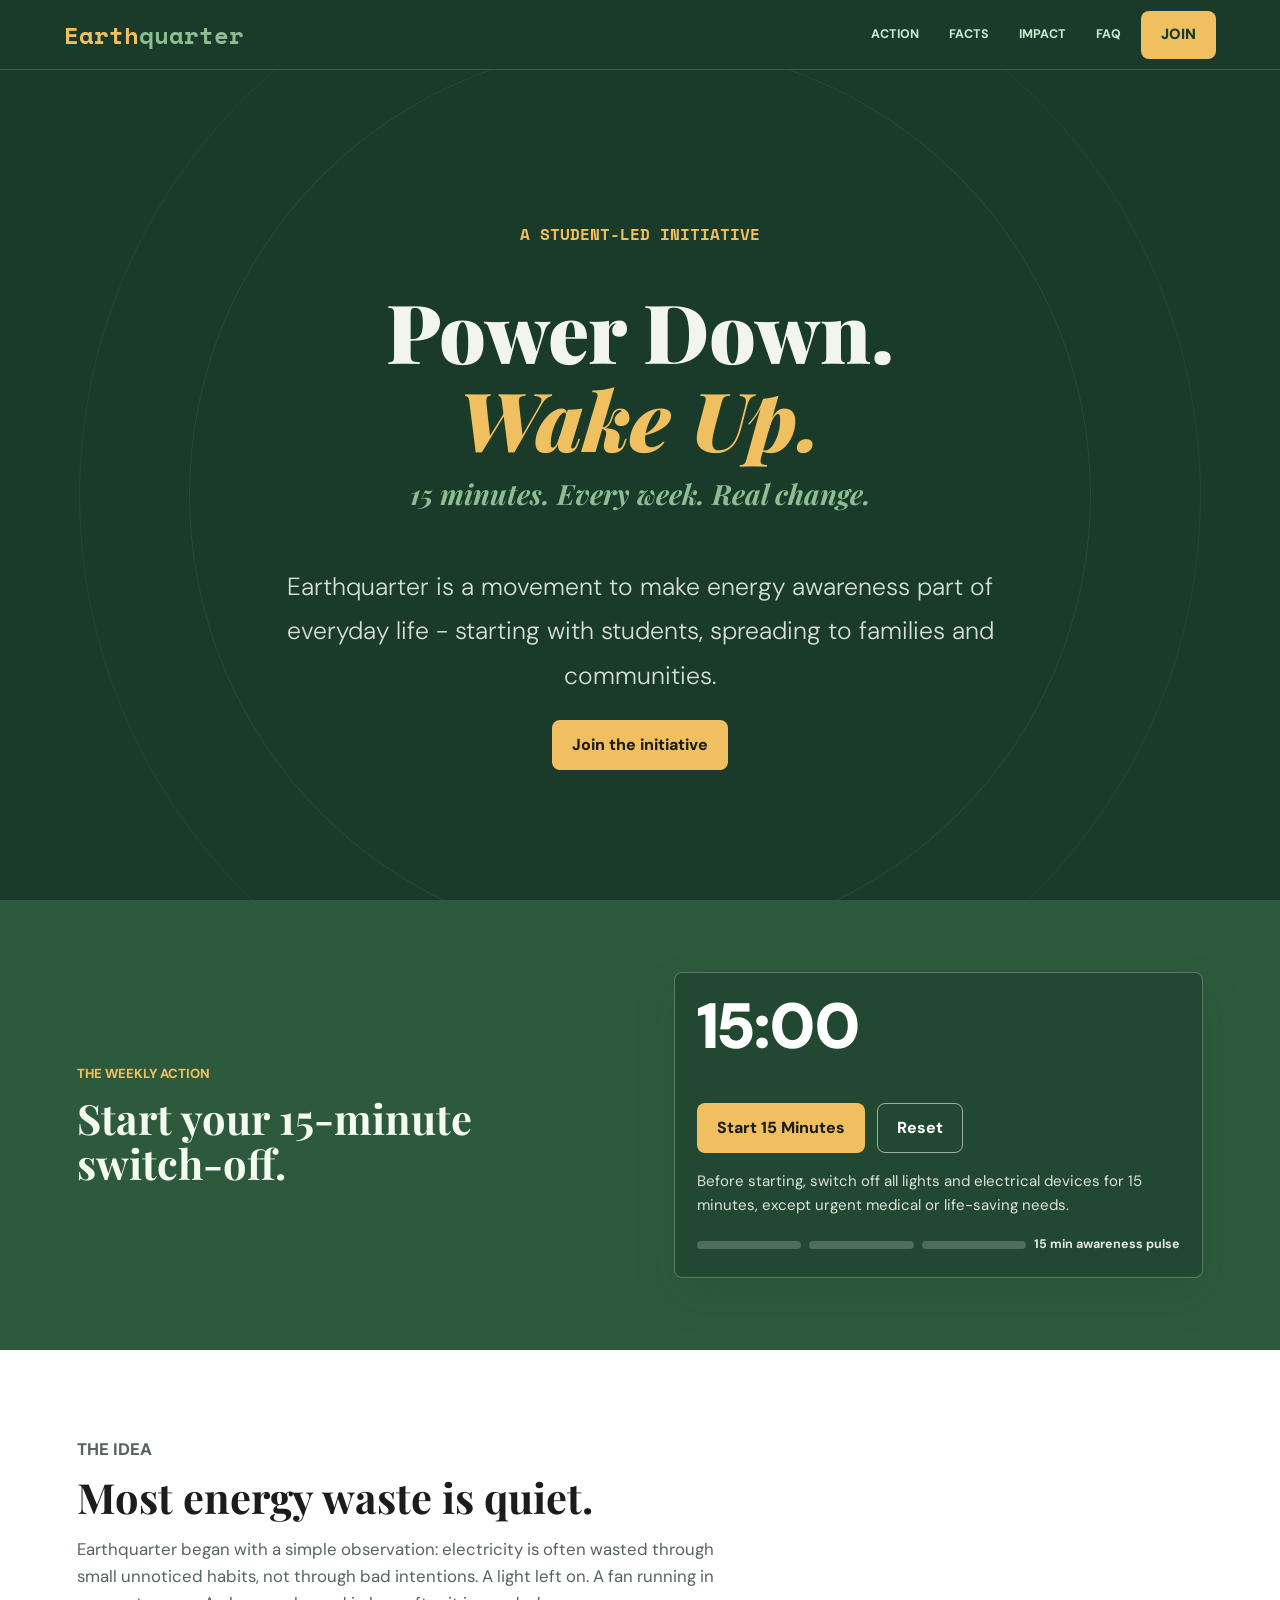
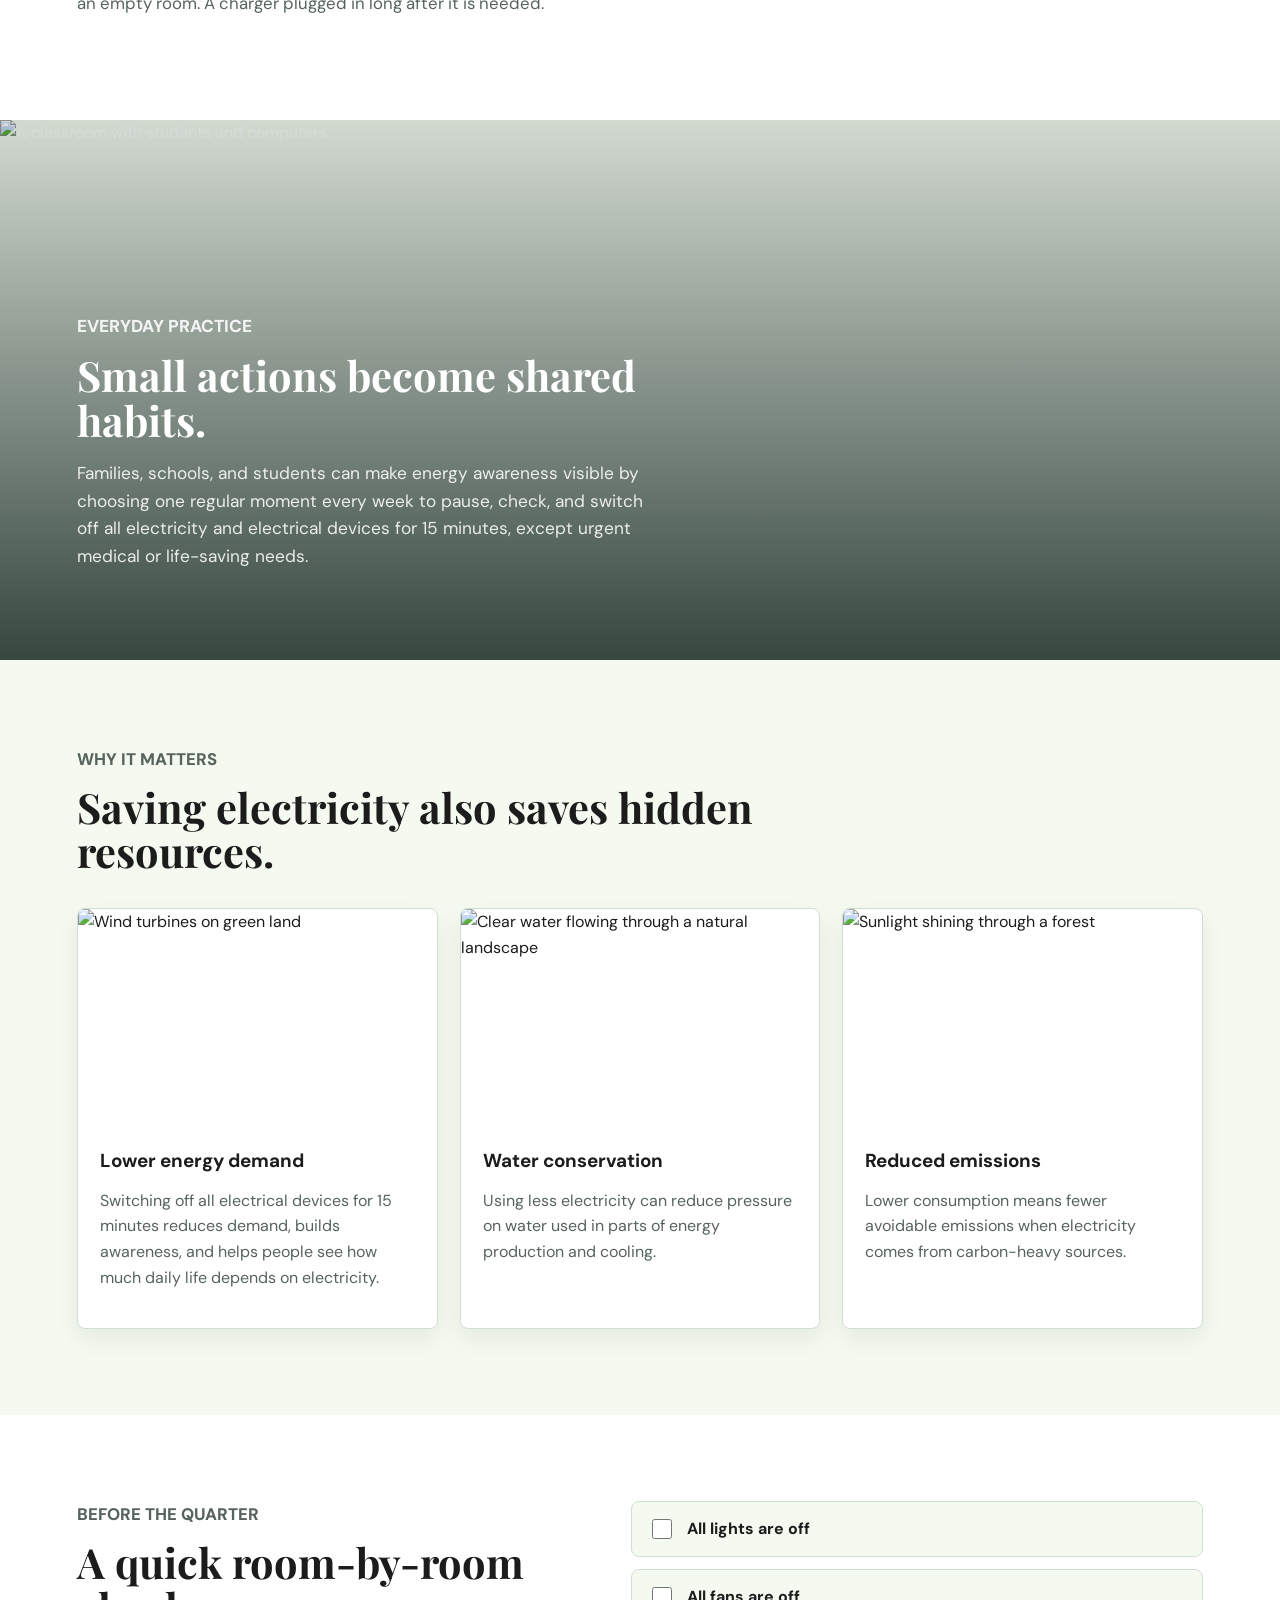
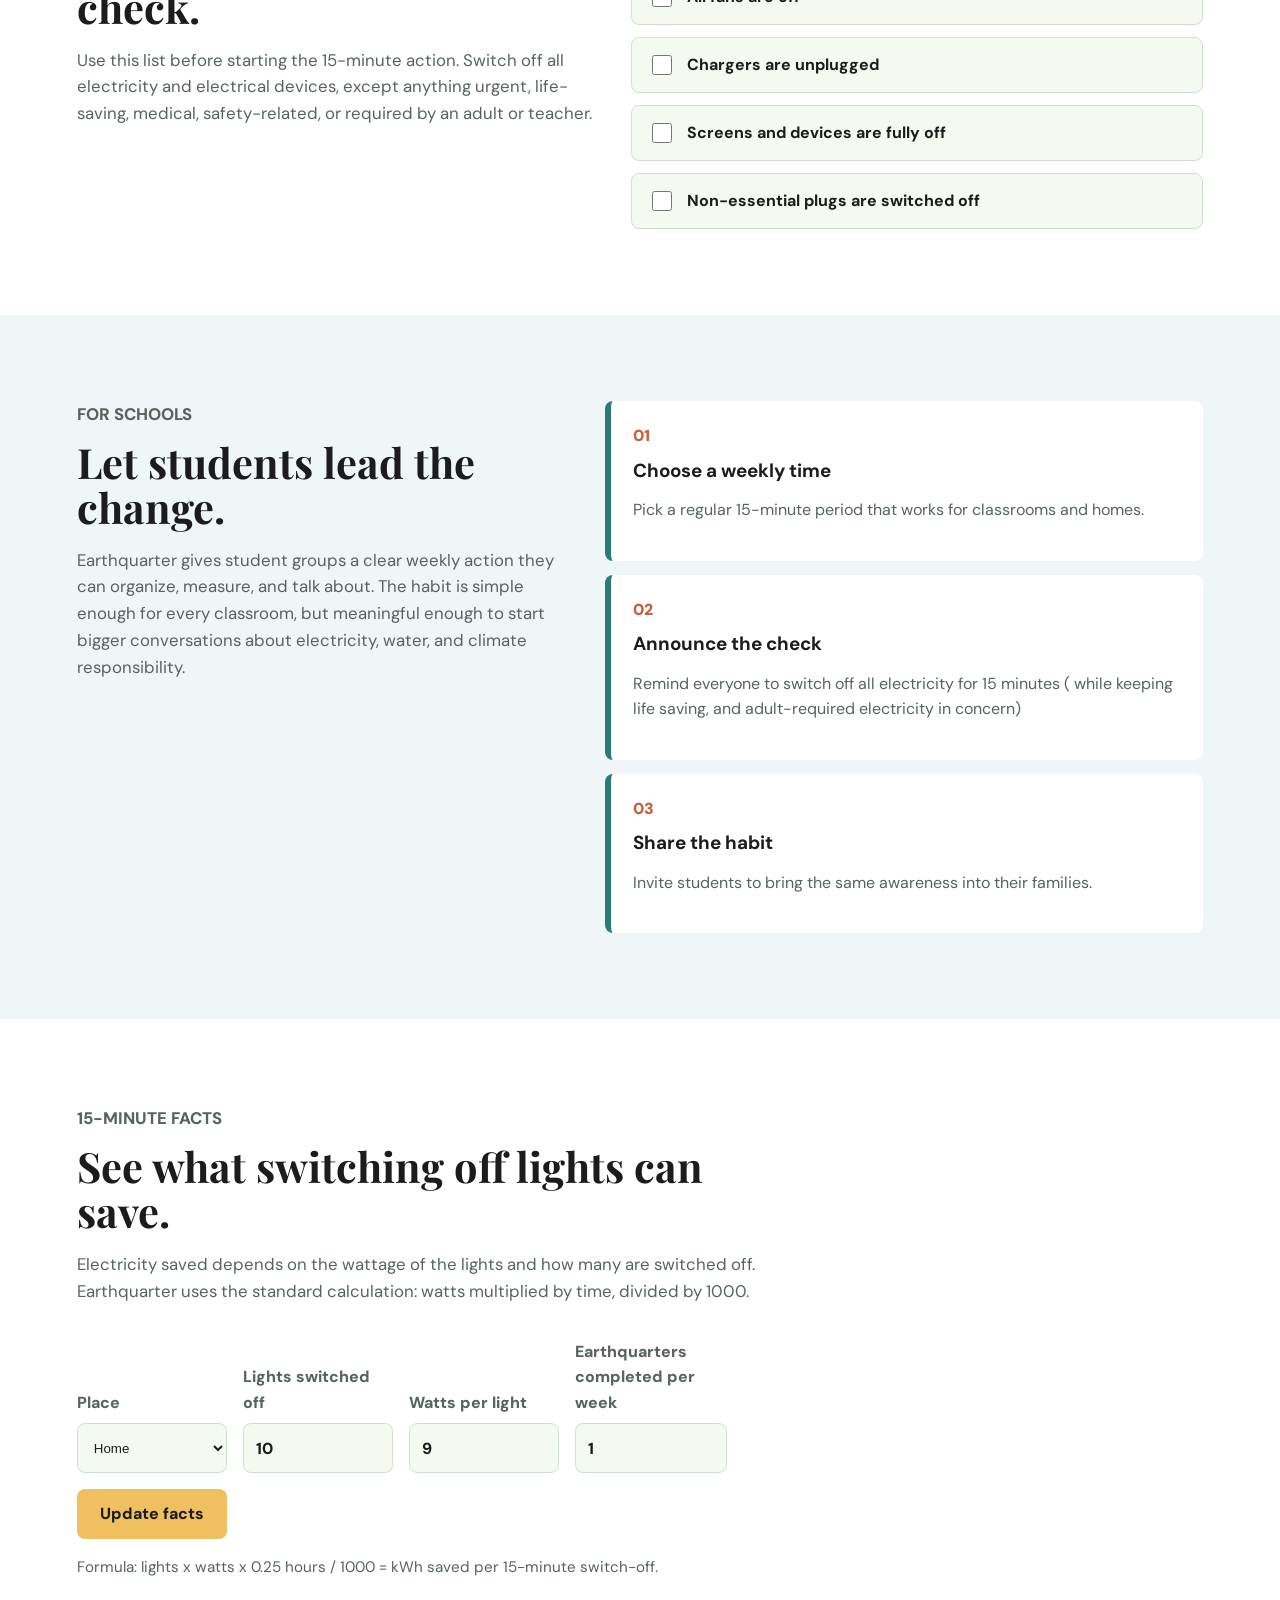
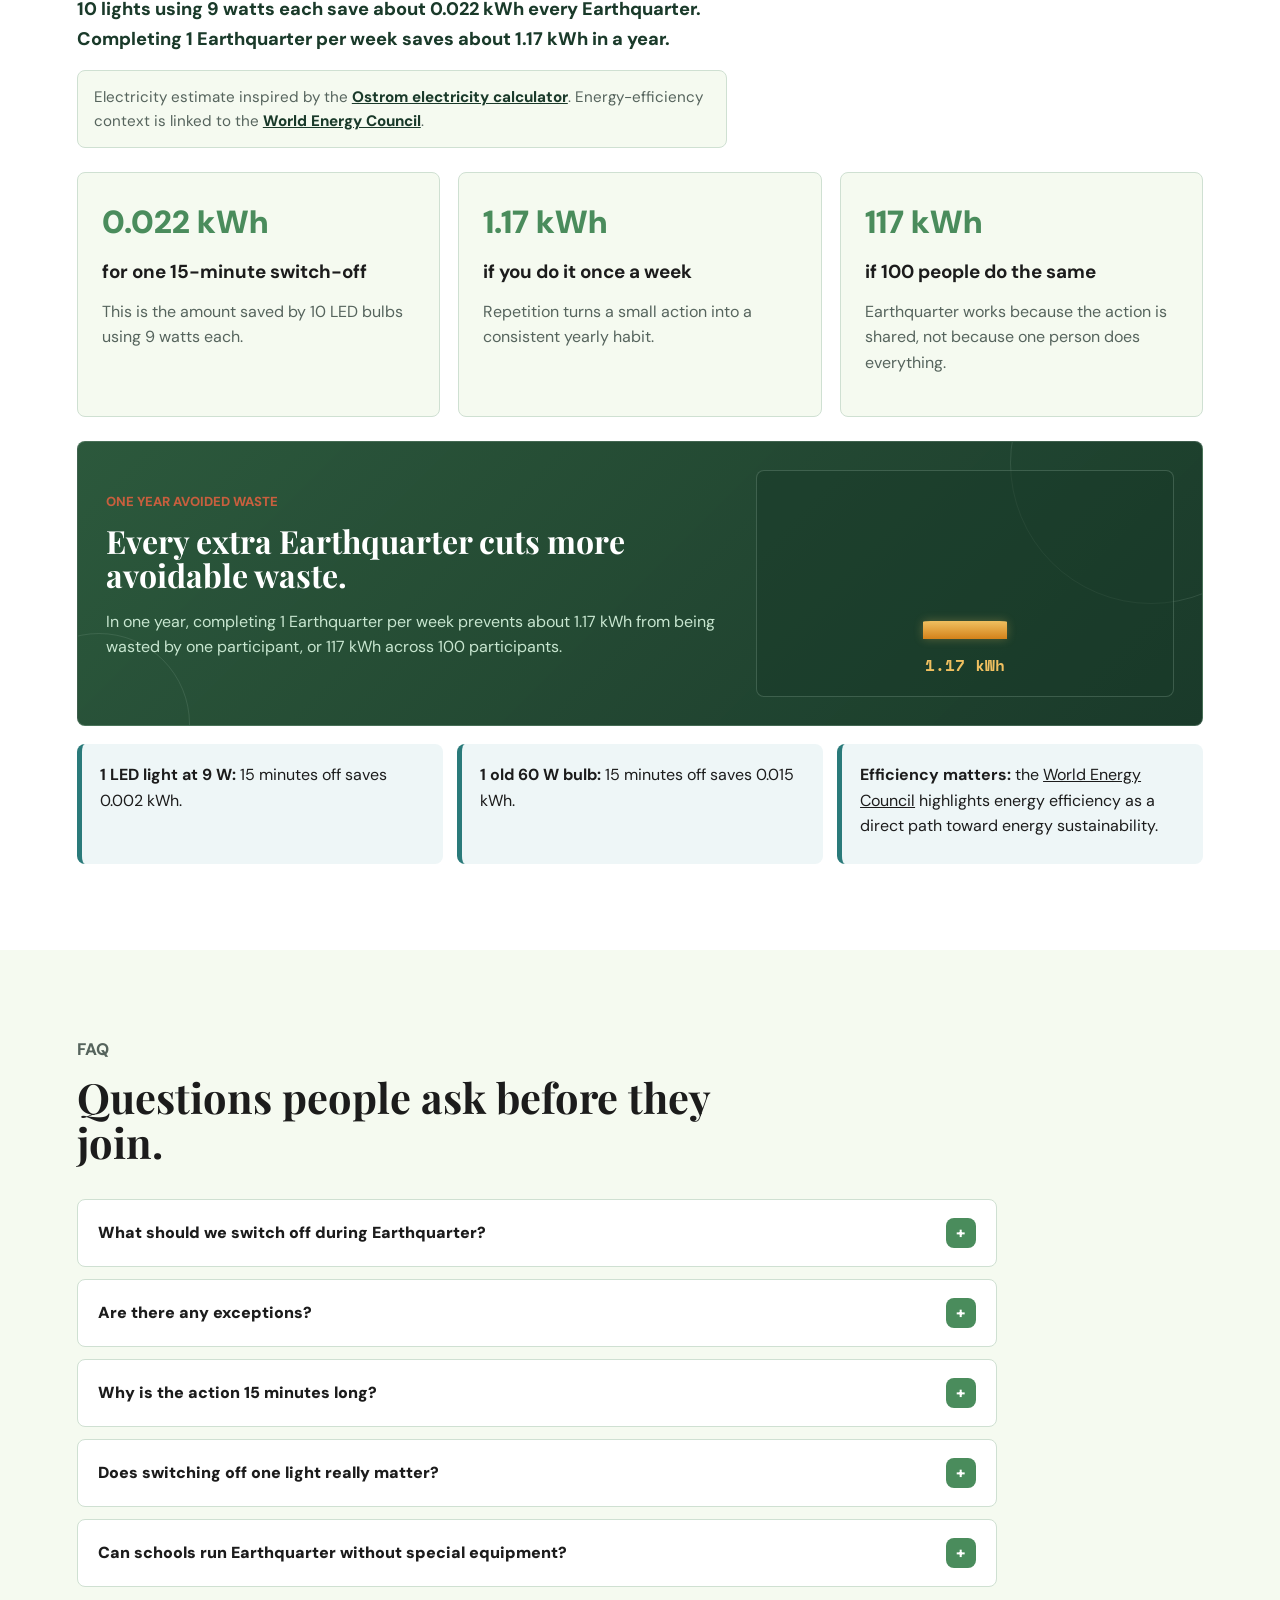
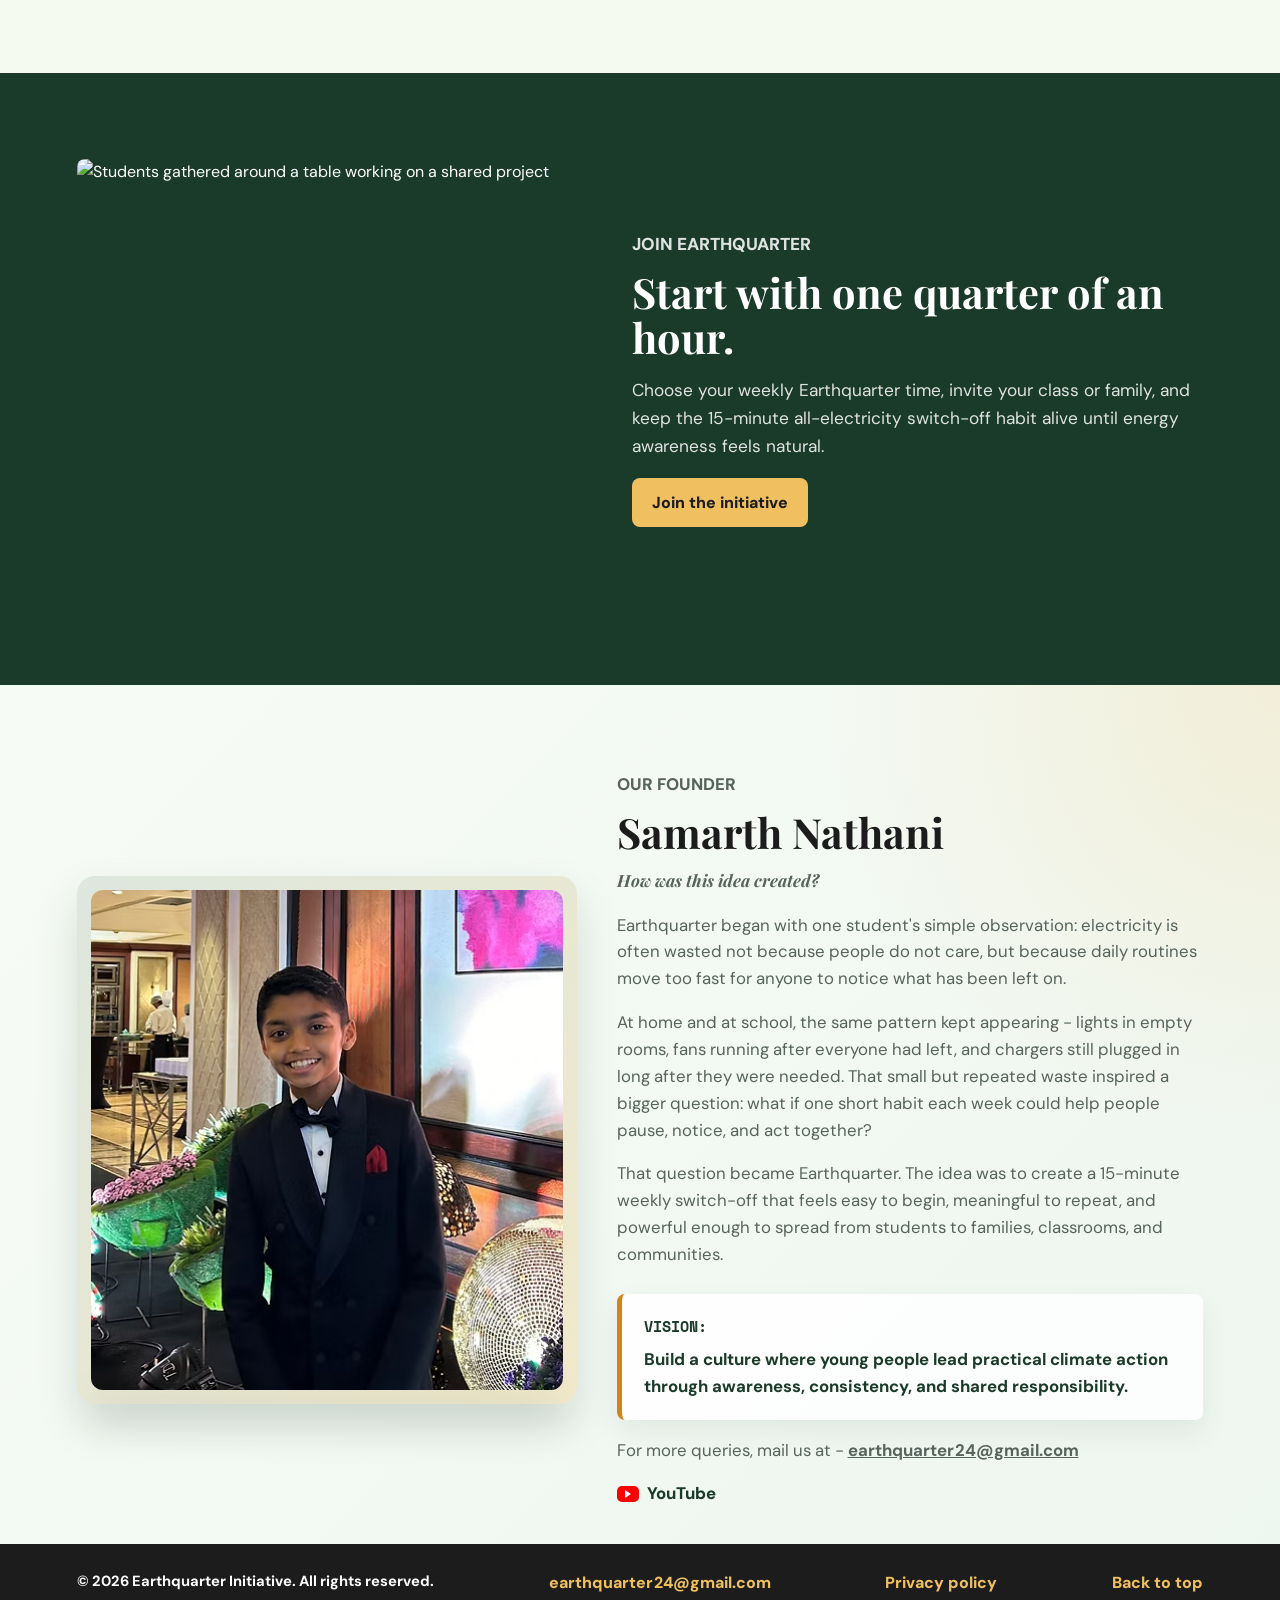
==== commit 5fff0213: "Add signup call to action near hero" ====
--- a/index.html
+++ b/index.html
@@ -262,6 +262,10 @@
   color: #d5ded6;
   font-weight: 300;
   line-height: 1.8;
+}
+
+.hero-join-link {
+  margin-top: 22px;
 }
 
 .countdown-action {
@@ -2139,6 +2143,7 @@
         <h1 id="hero-title">Power Down.<br><em>Wake Up.</em></h1>
         <p class="hero-sub">15 minutes. Every week. Real change.</p>
         <p class="hero-copy">Earthquarter is a movement to make energy awareness part of everyday life - starting with students, spreading to families and communities.</p>
+        <a class="primary-link hero-join-link" href="join.html">Join the initiative</a>
       </div>
     </section>
 
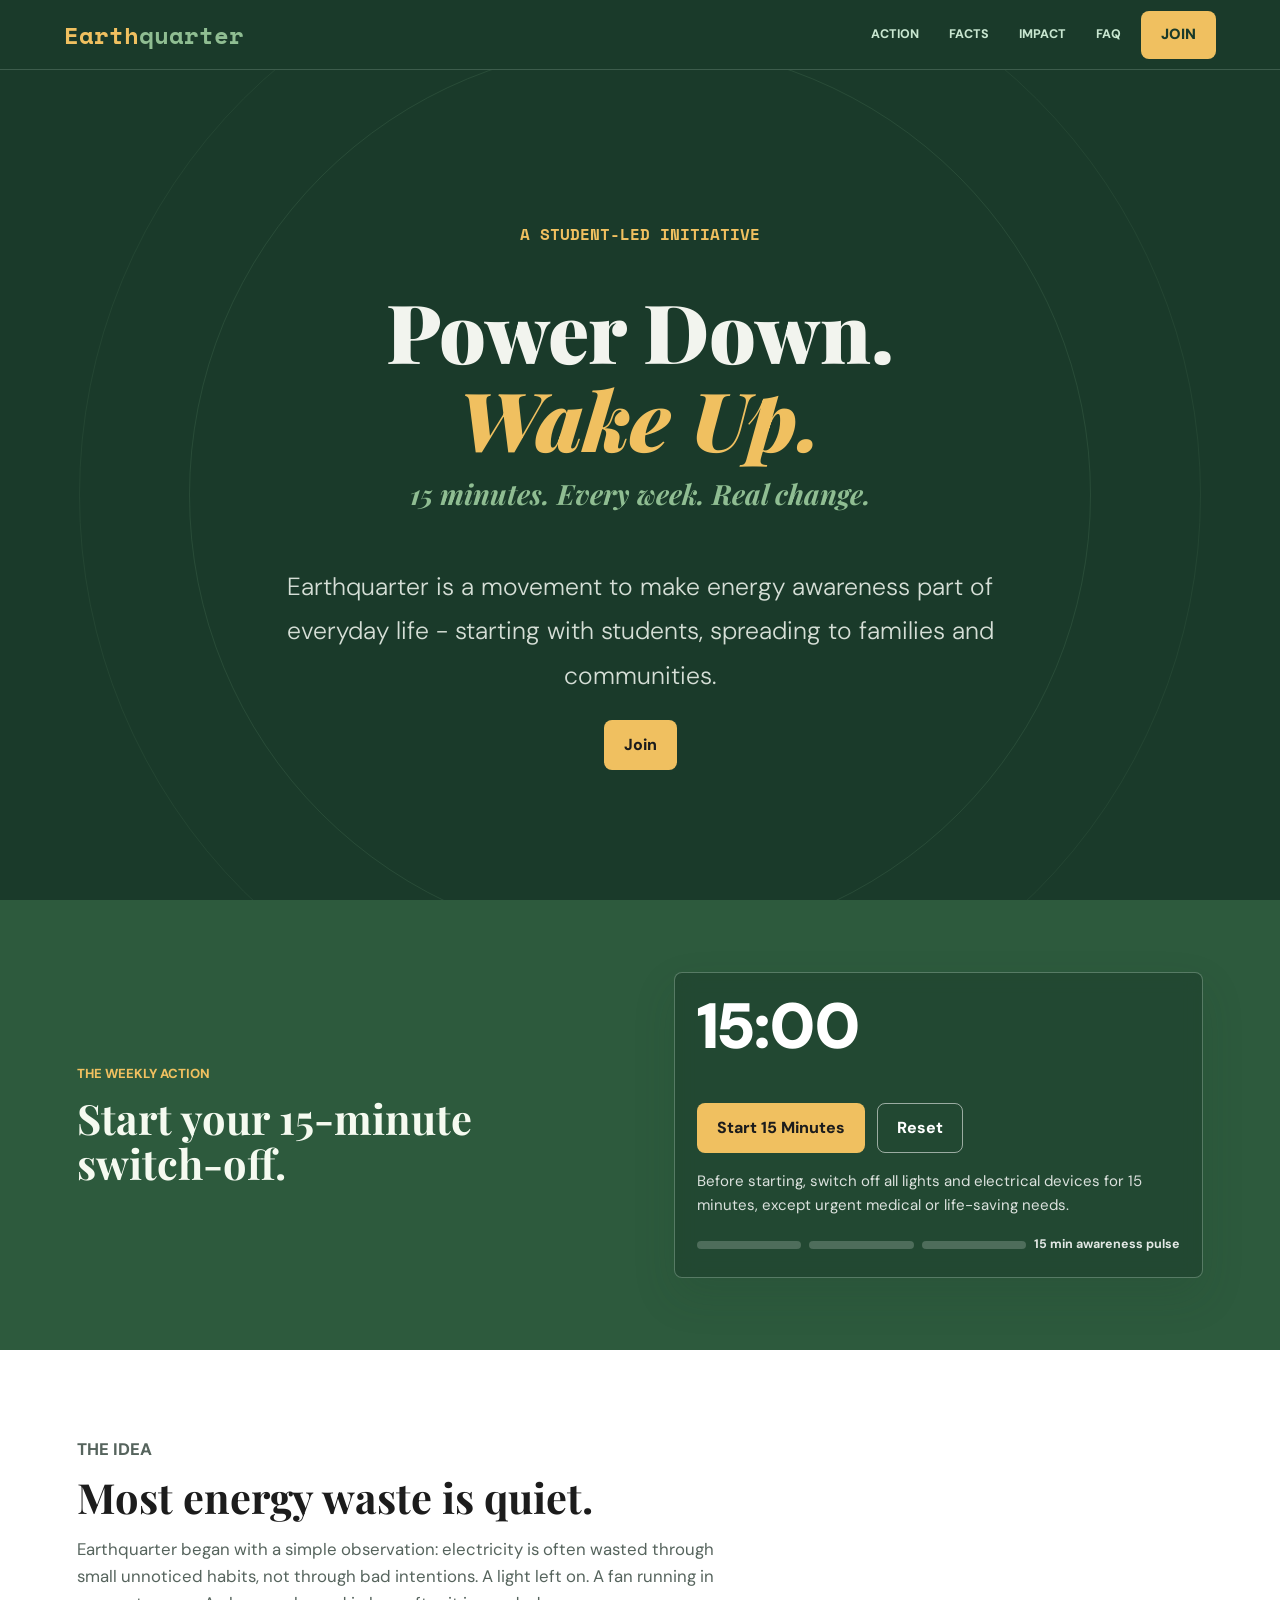
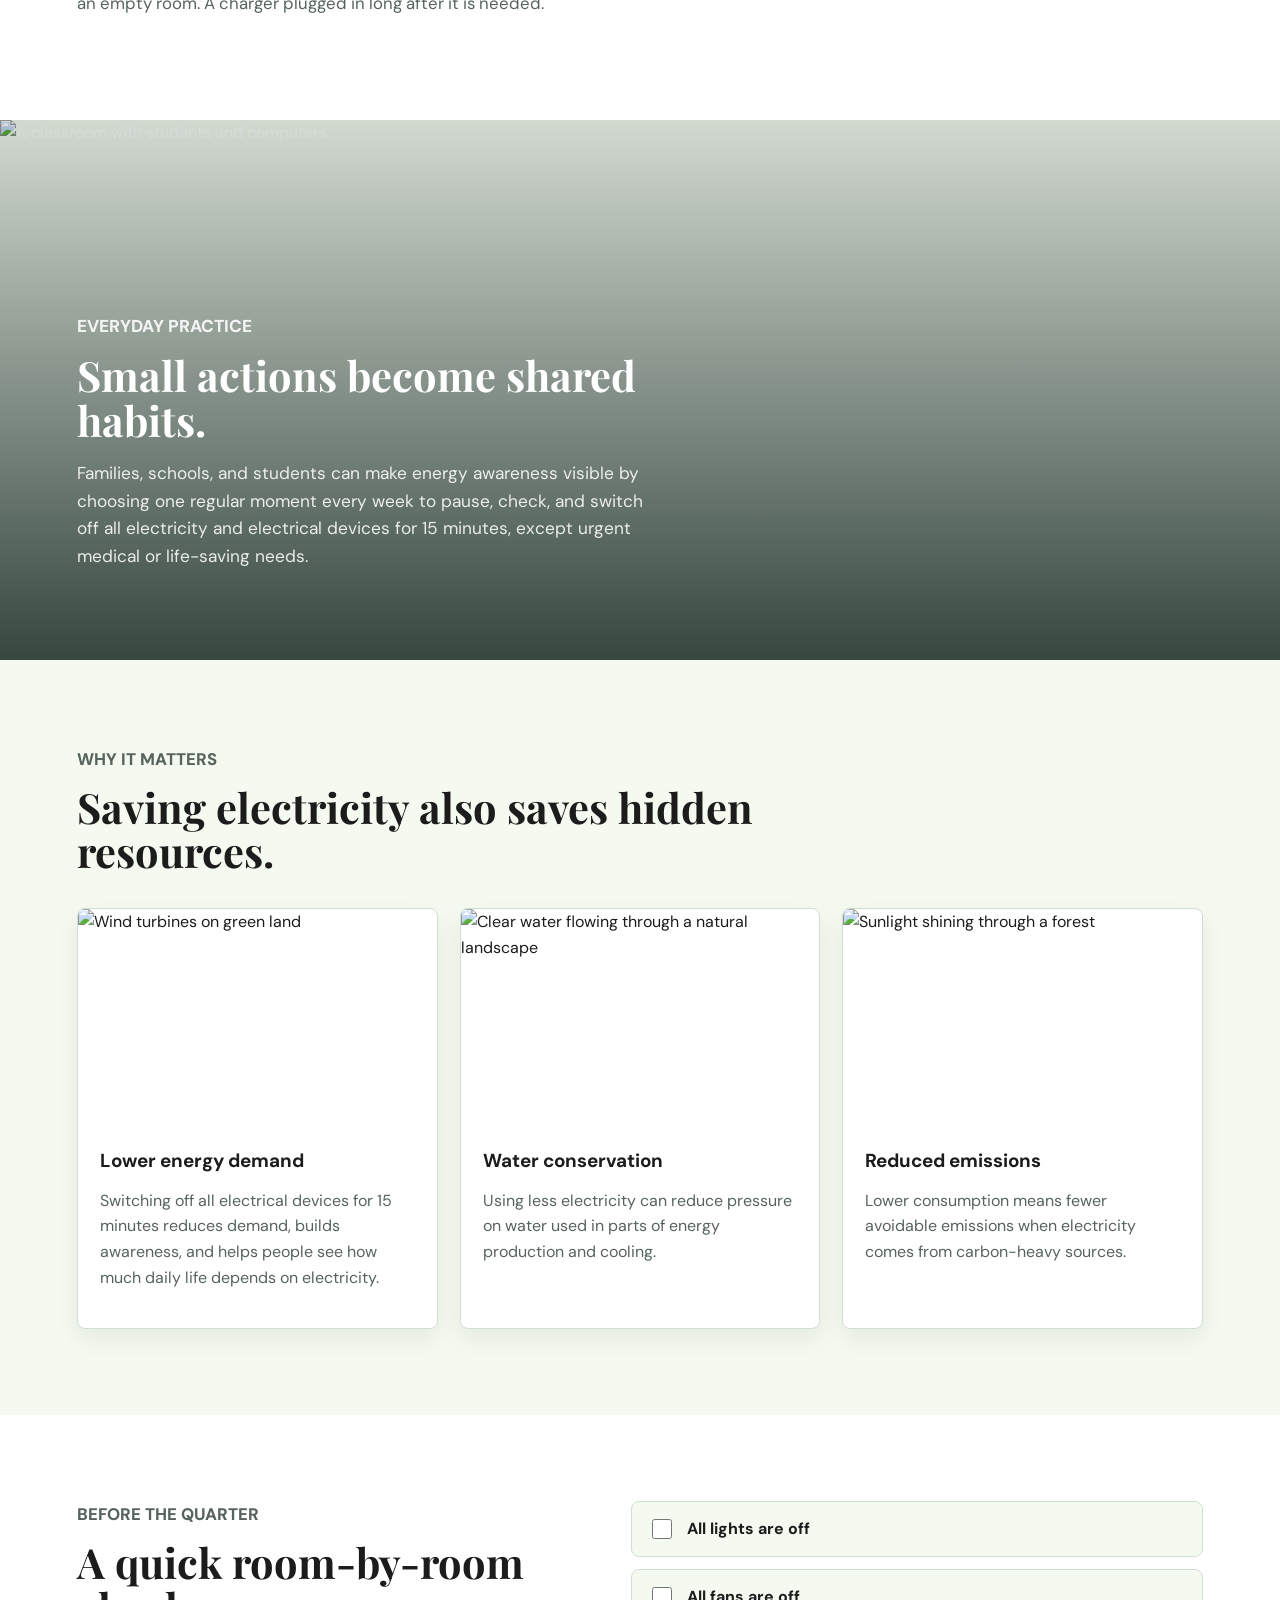
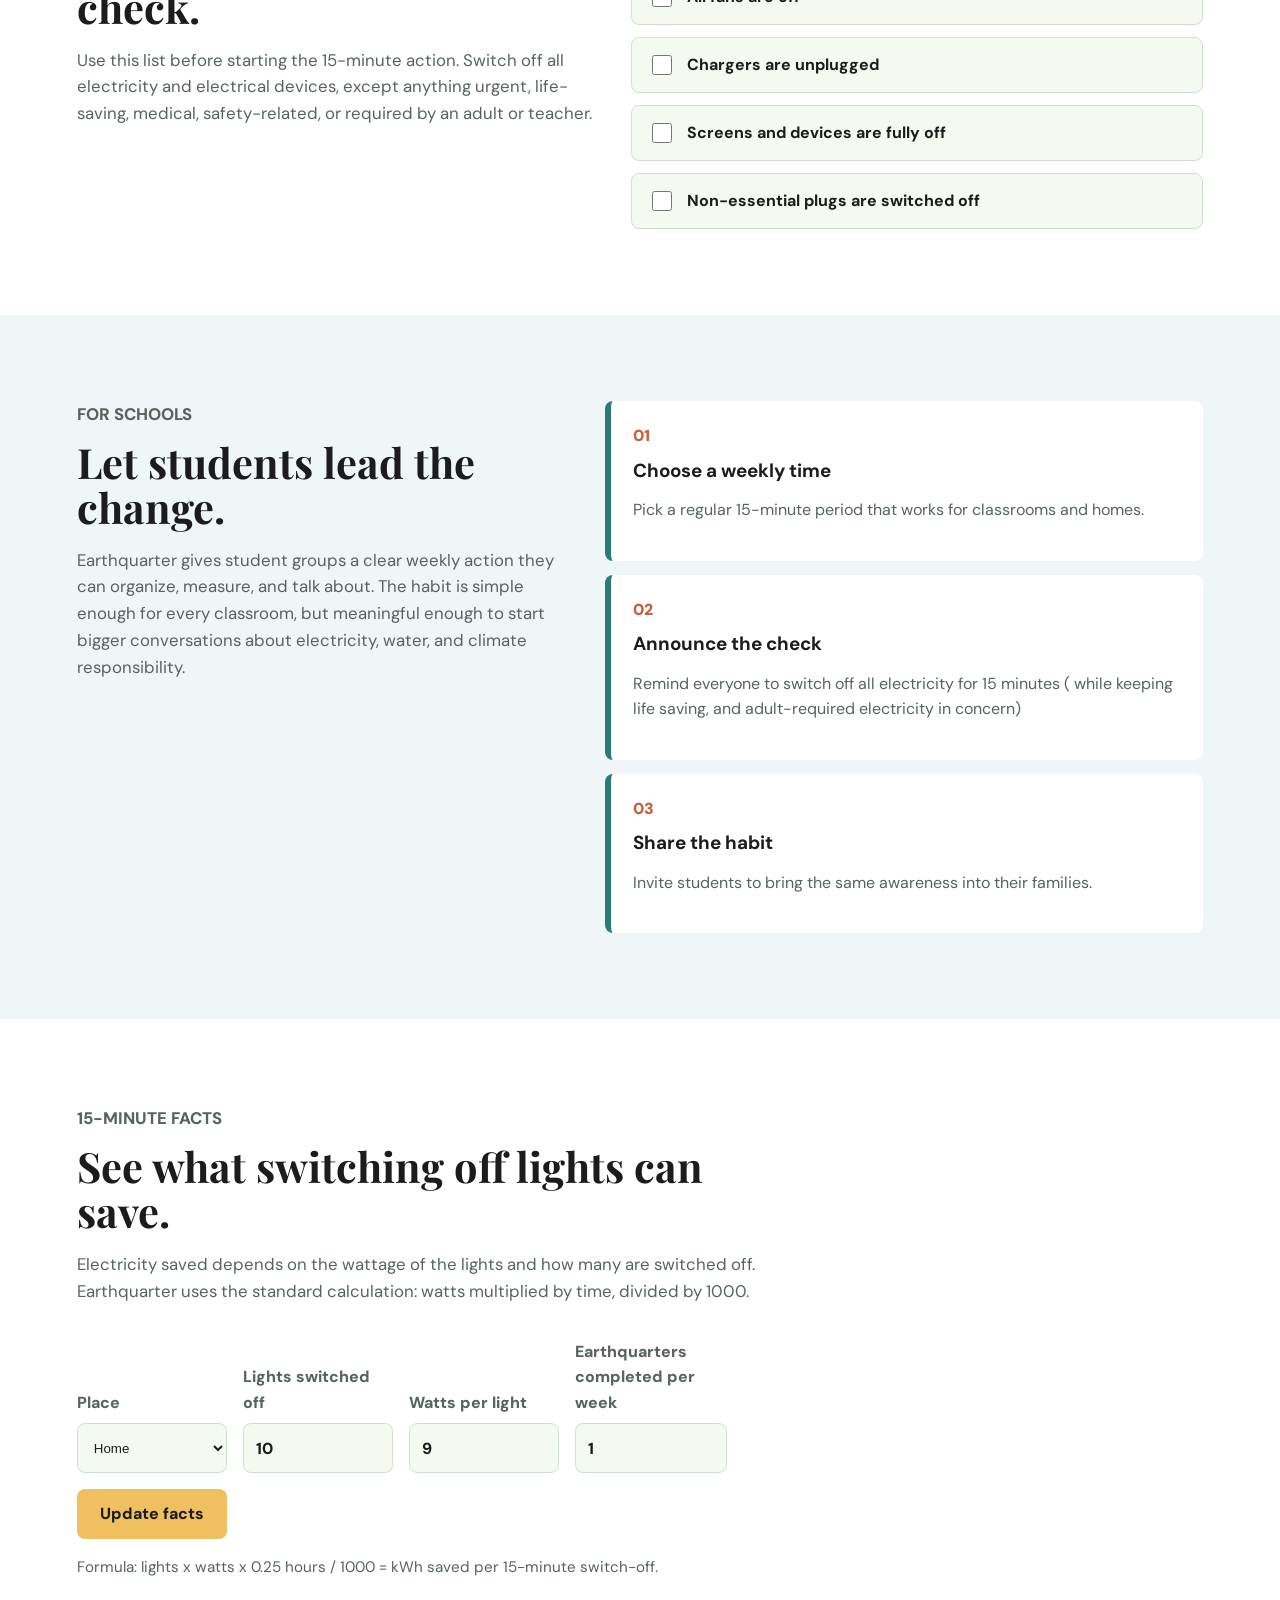
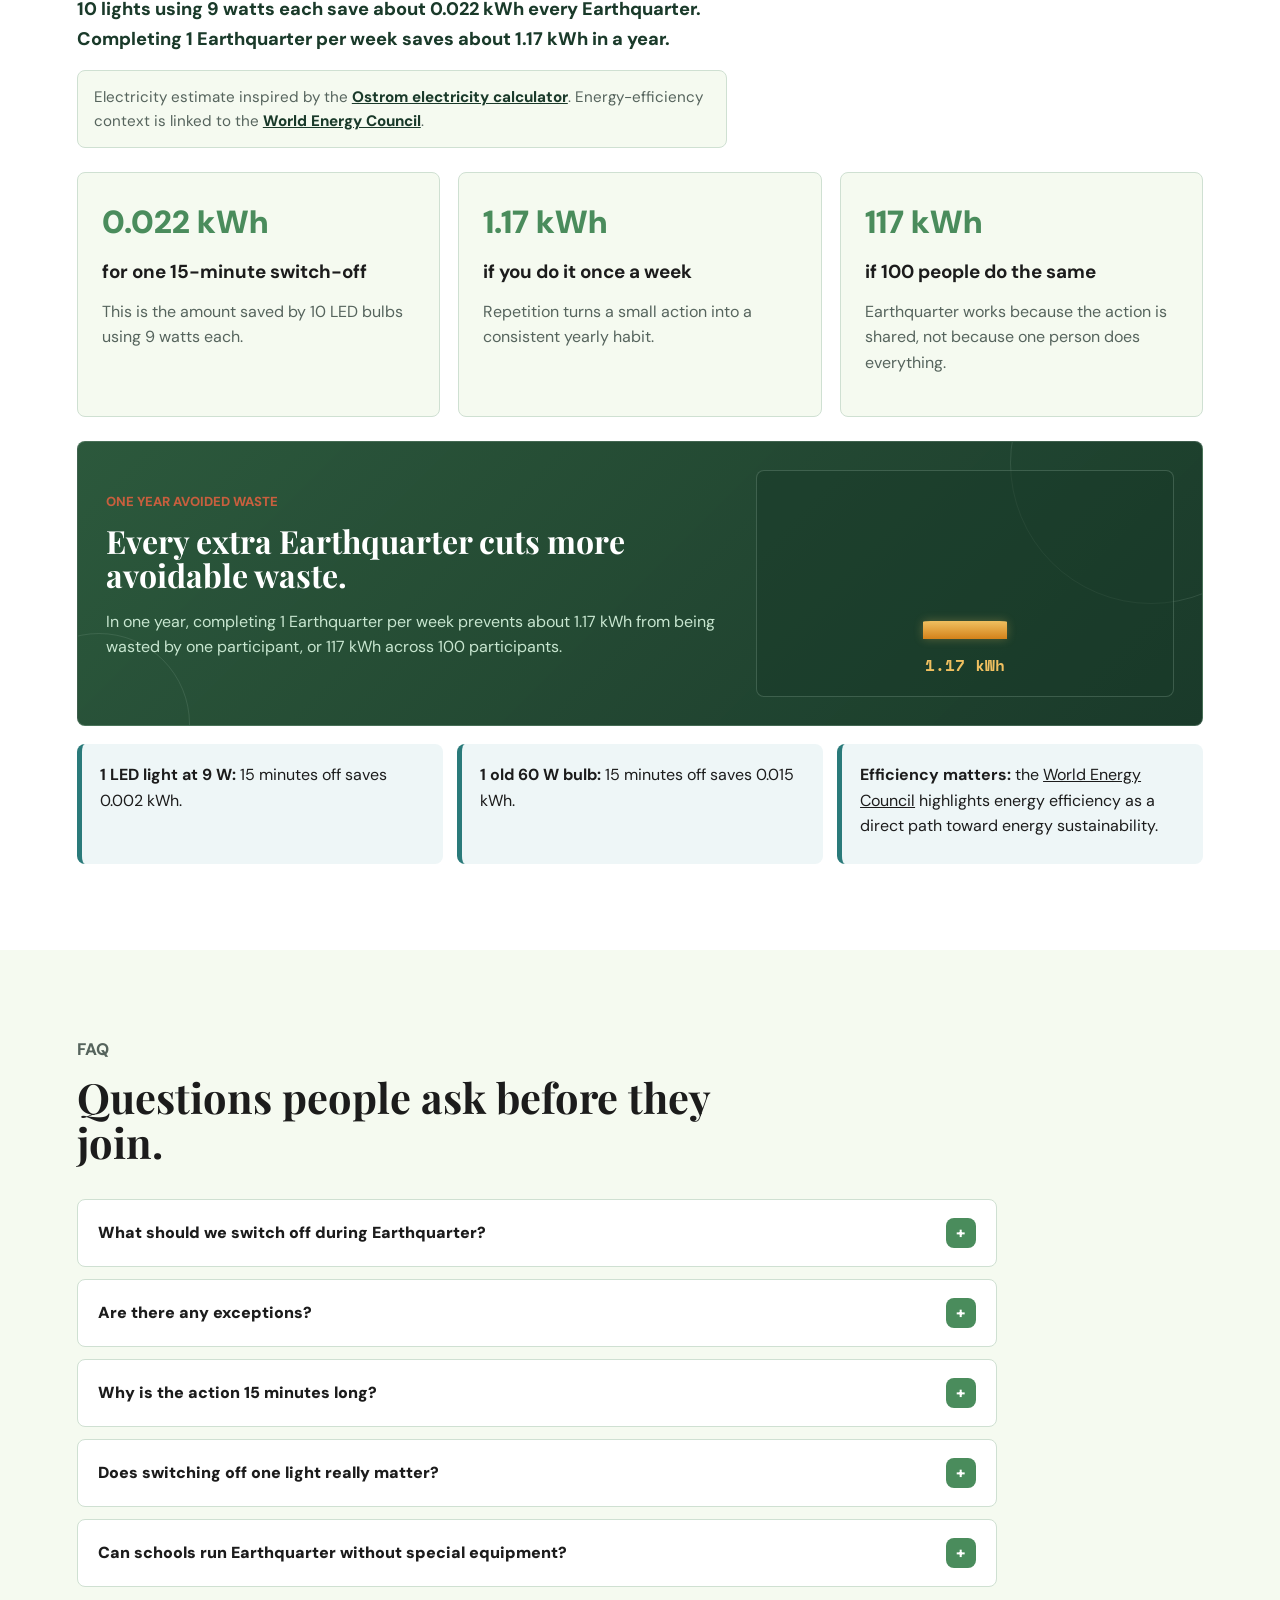
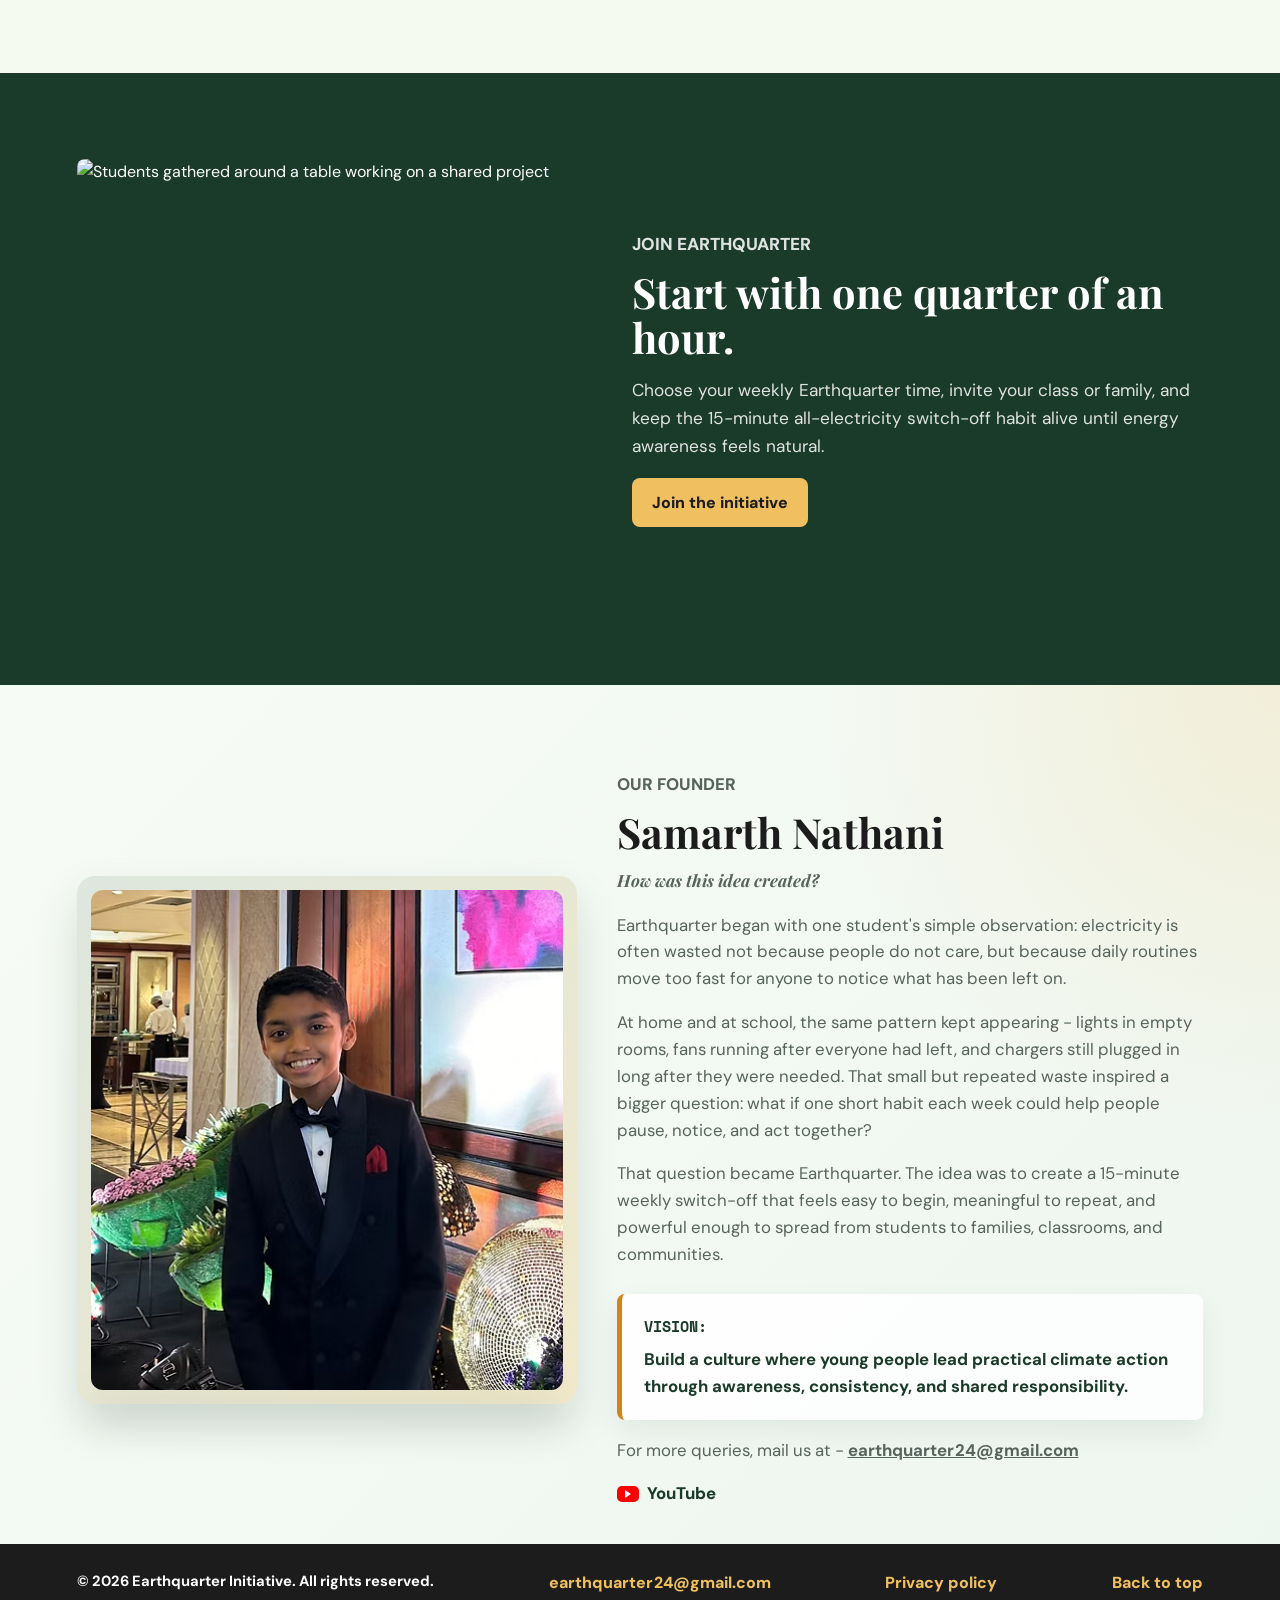
==== commit 860d8434: "Show dashboard CTA for returning participants" ====
--- a/index.html
+++ b/index.html
@@ -2143,7 +2143,7 @@
         <h1 id="hero-title">Power Down.<br><em>Wake Up.</em></h1>
         <p class="hero-sub">15 minutes. Every week. Real change.</p>
         <p class="hero-copy">Earthquarter is a movement to make energy awareness part of everyday life - starting with students, spreading to families and communities.</p>
-        <a class="primary-link hero-join-link" href="join.html">Join the initiative</a>
+        <a class="primary-link hero-join-link" href="join.html">Join</a>
       </div>
     </section>
 
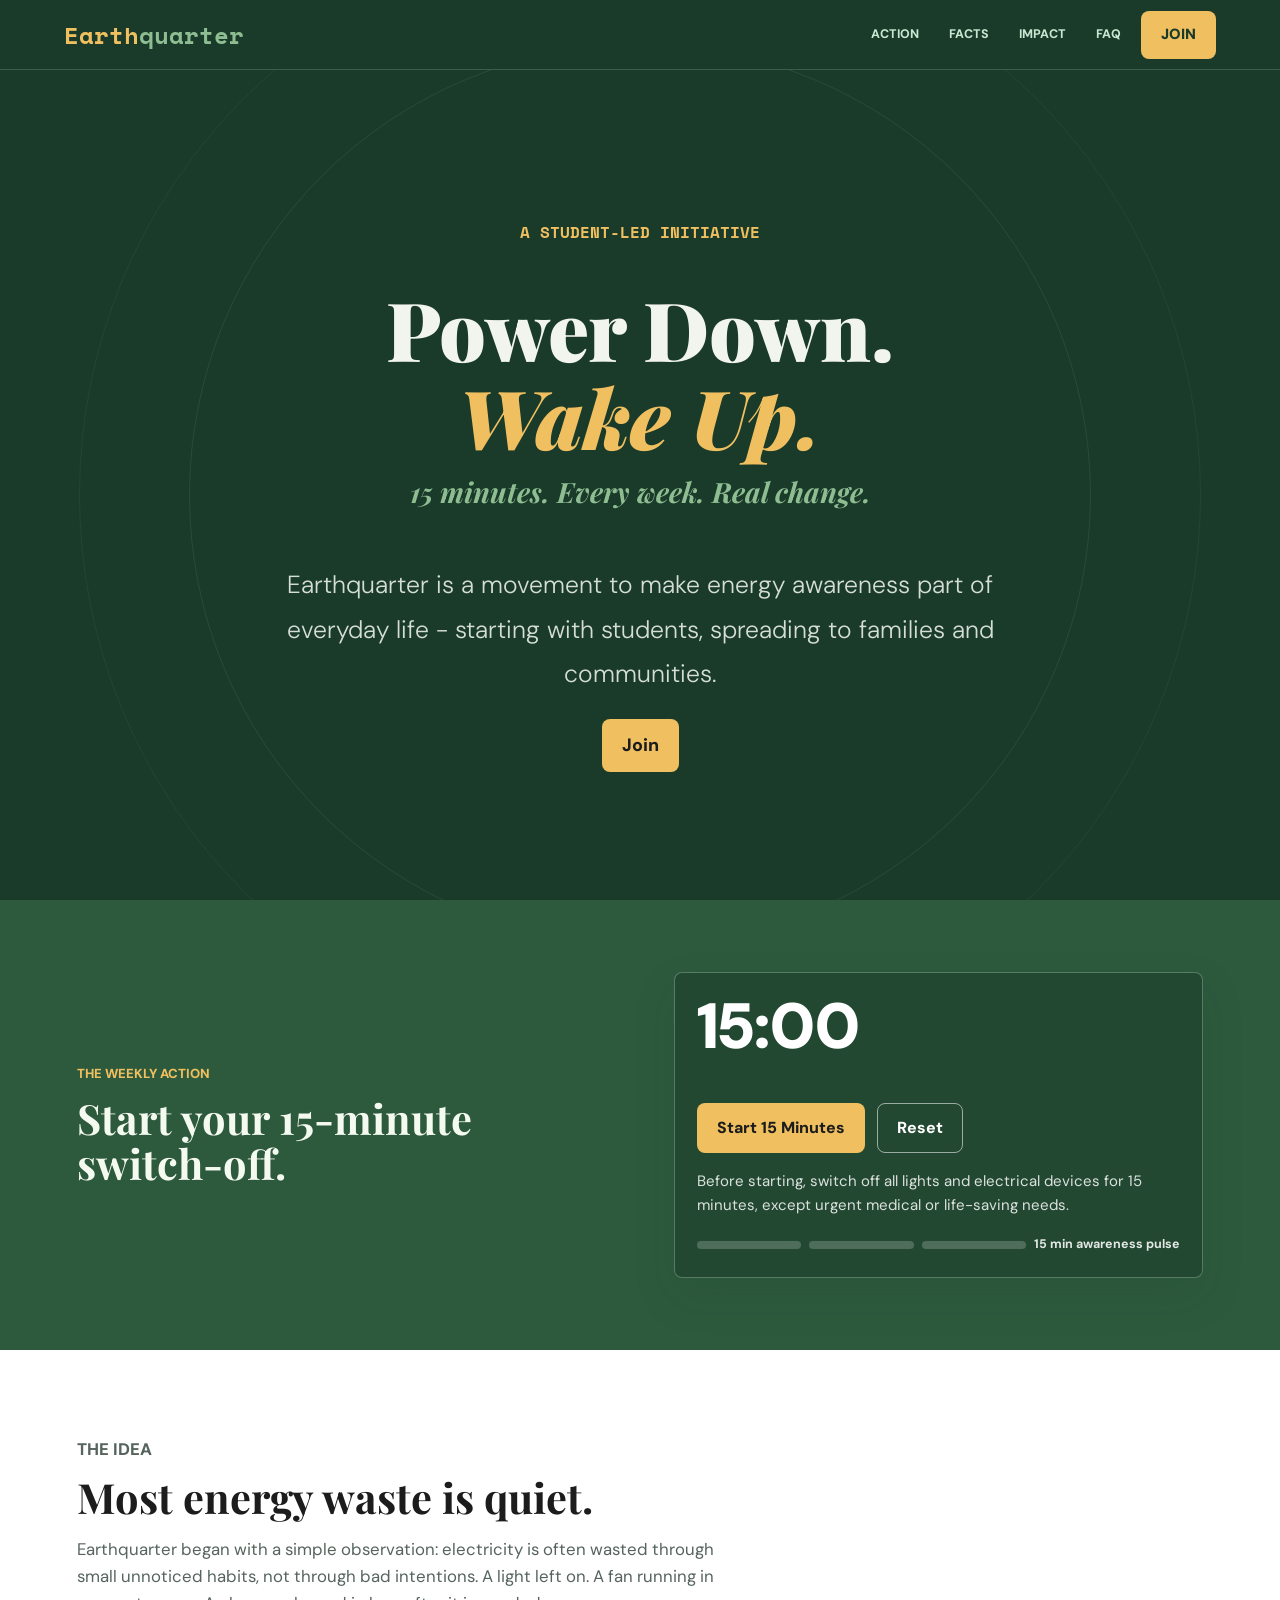
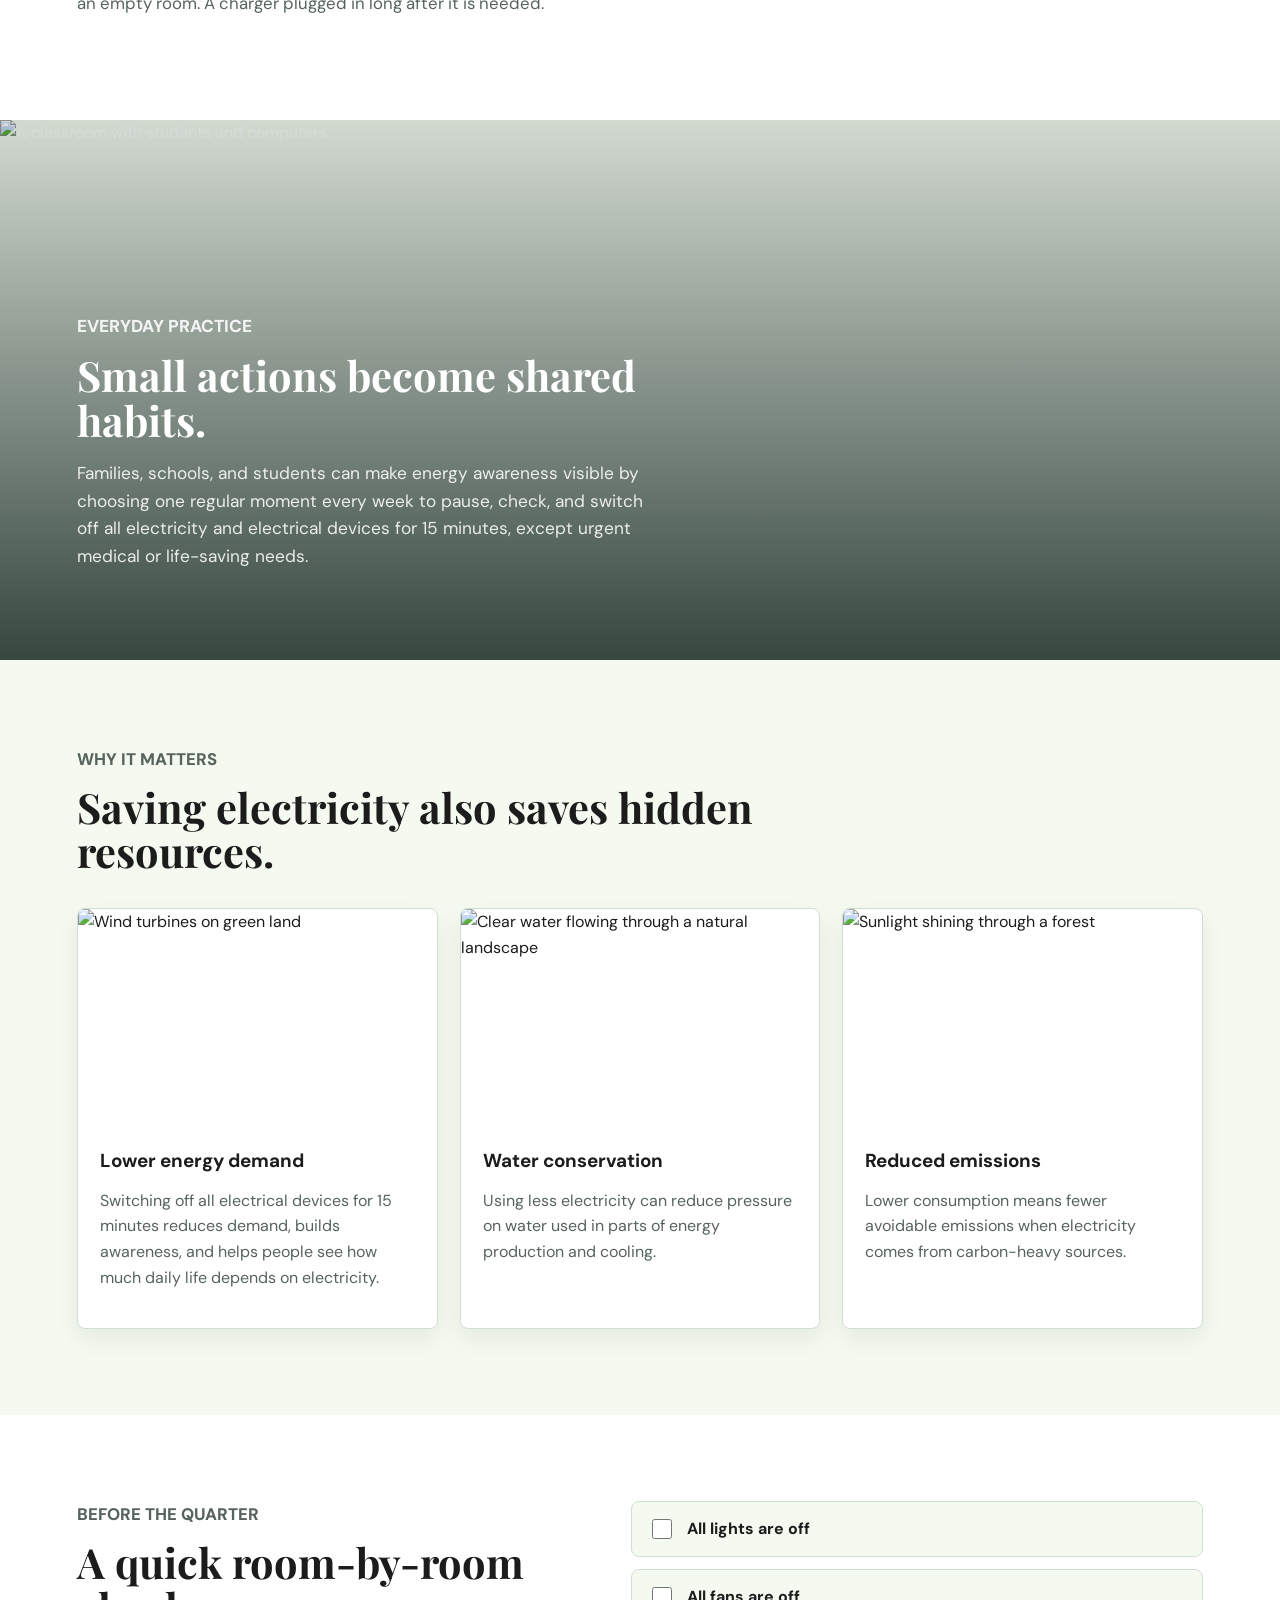
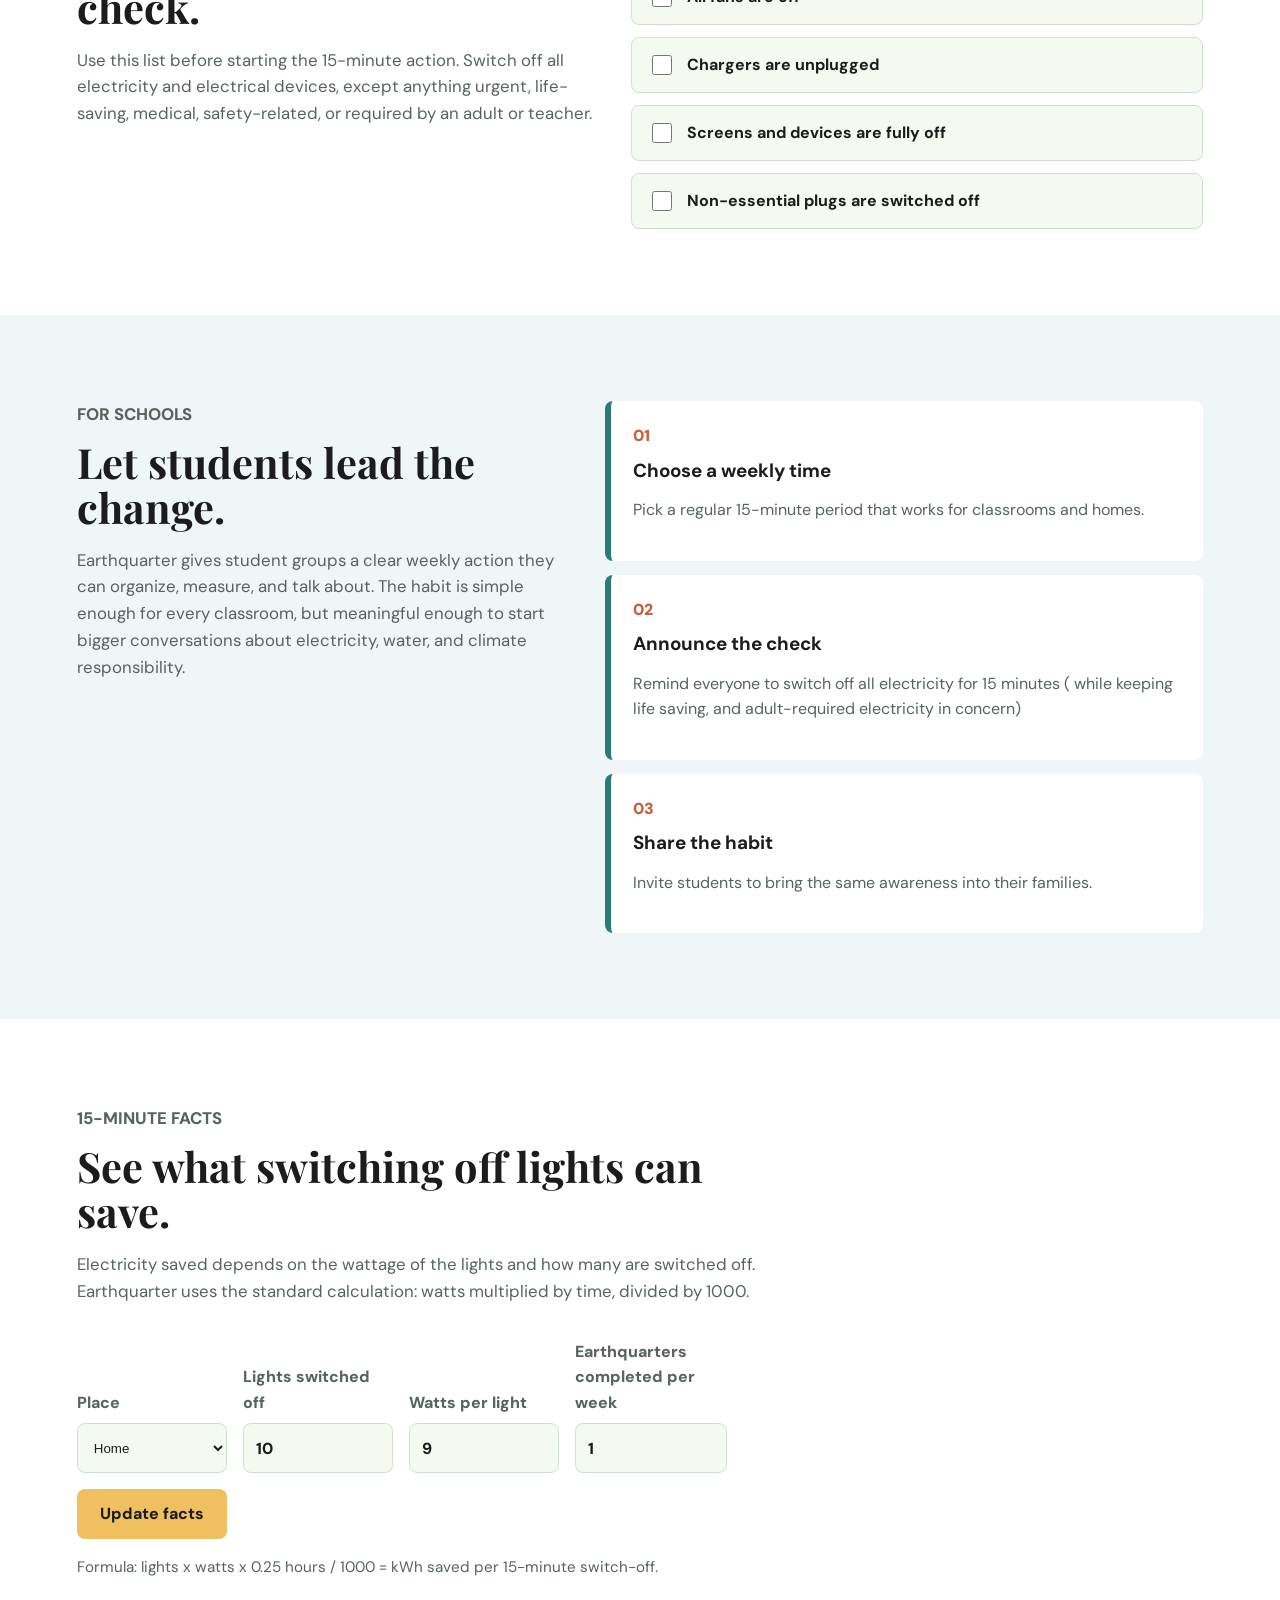
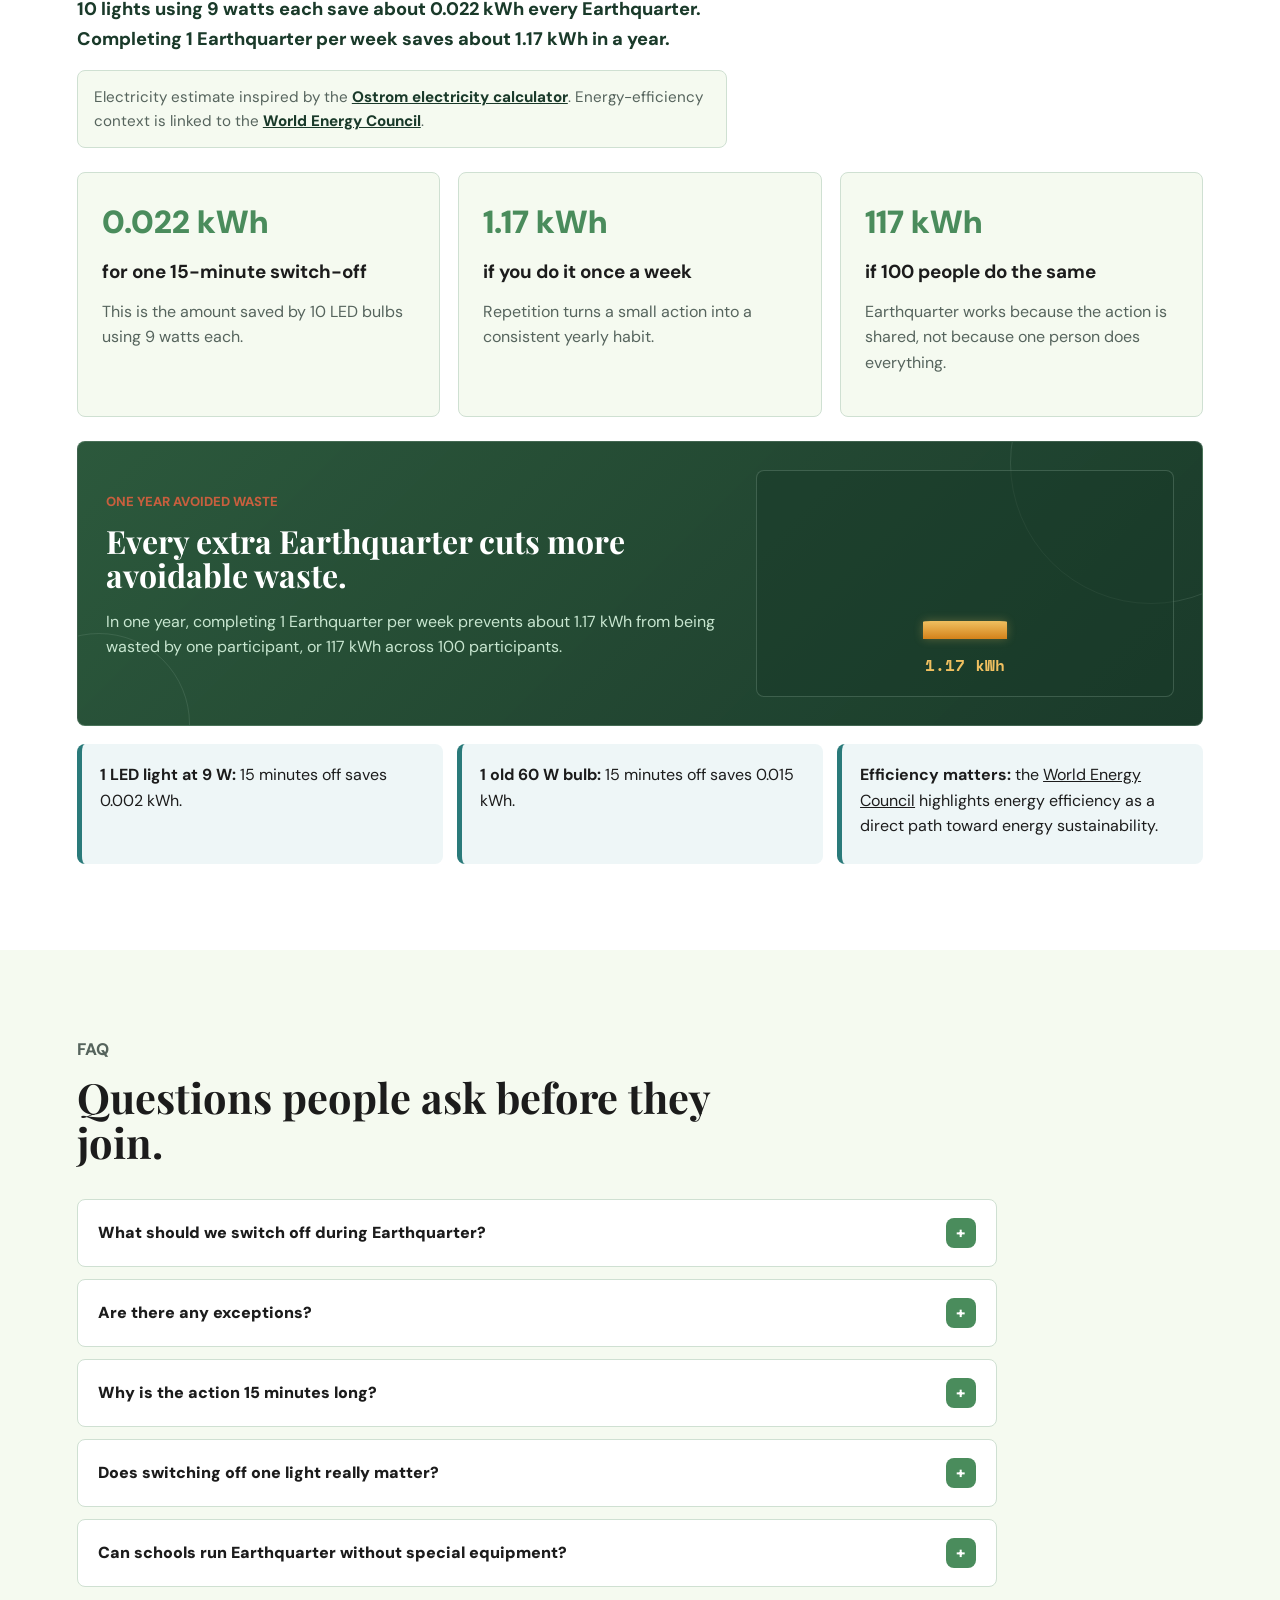
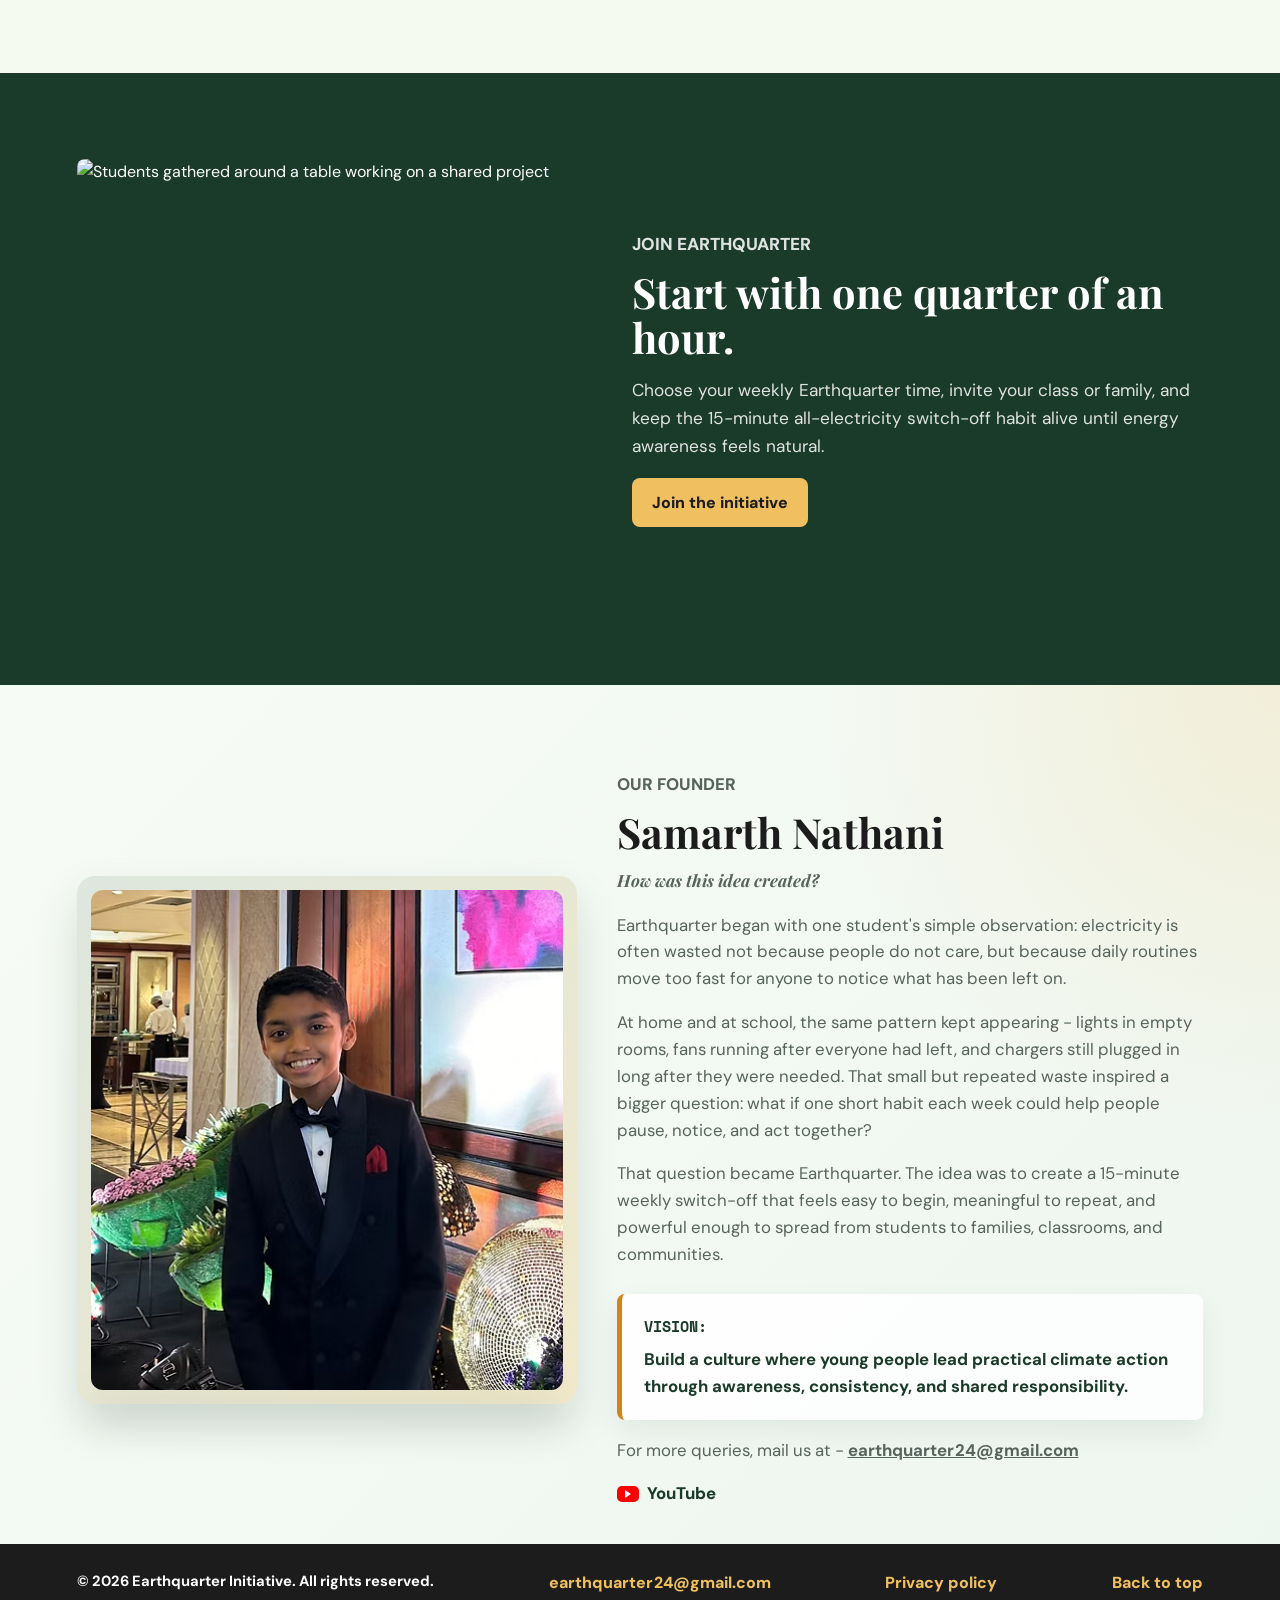
==== commit 6b08b556: "Increase desktop hero join button size" ====
--- a/index.html
+++ b/index.html
@@ -266,6 +266,9 @@
 
 .hero-join-link {
   margin-top: 22px;
+  min-height: 56px;
+  padding: 15px 32px;
+  font-size: 1.12rem;
 }
 
 .countdown-action {
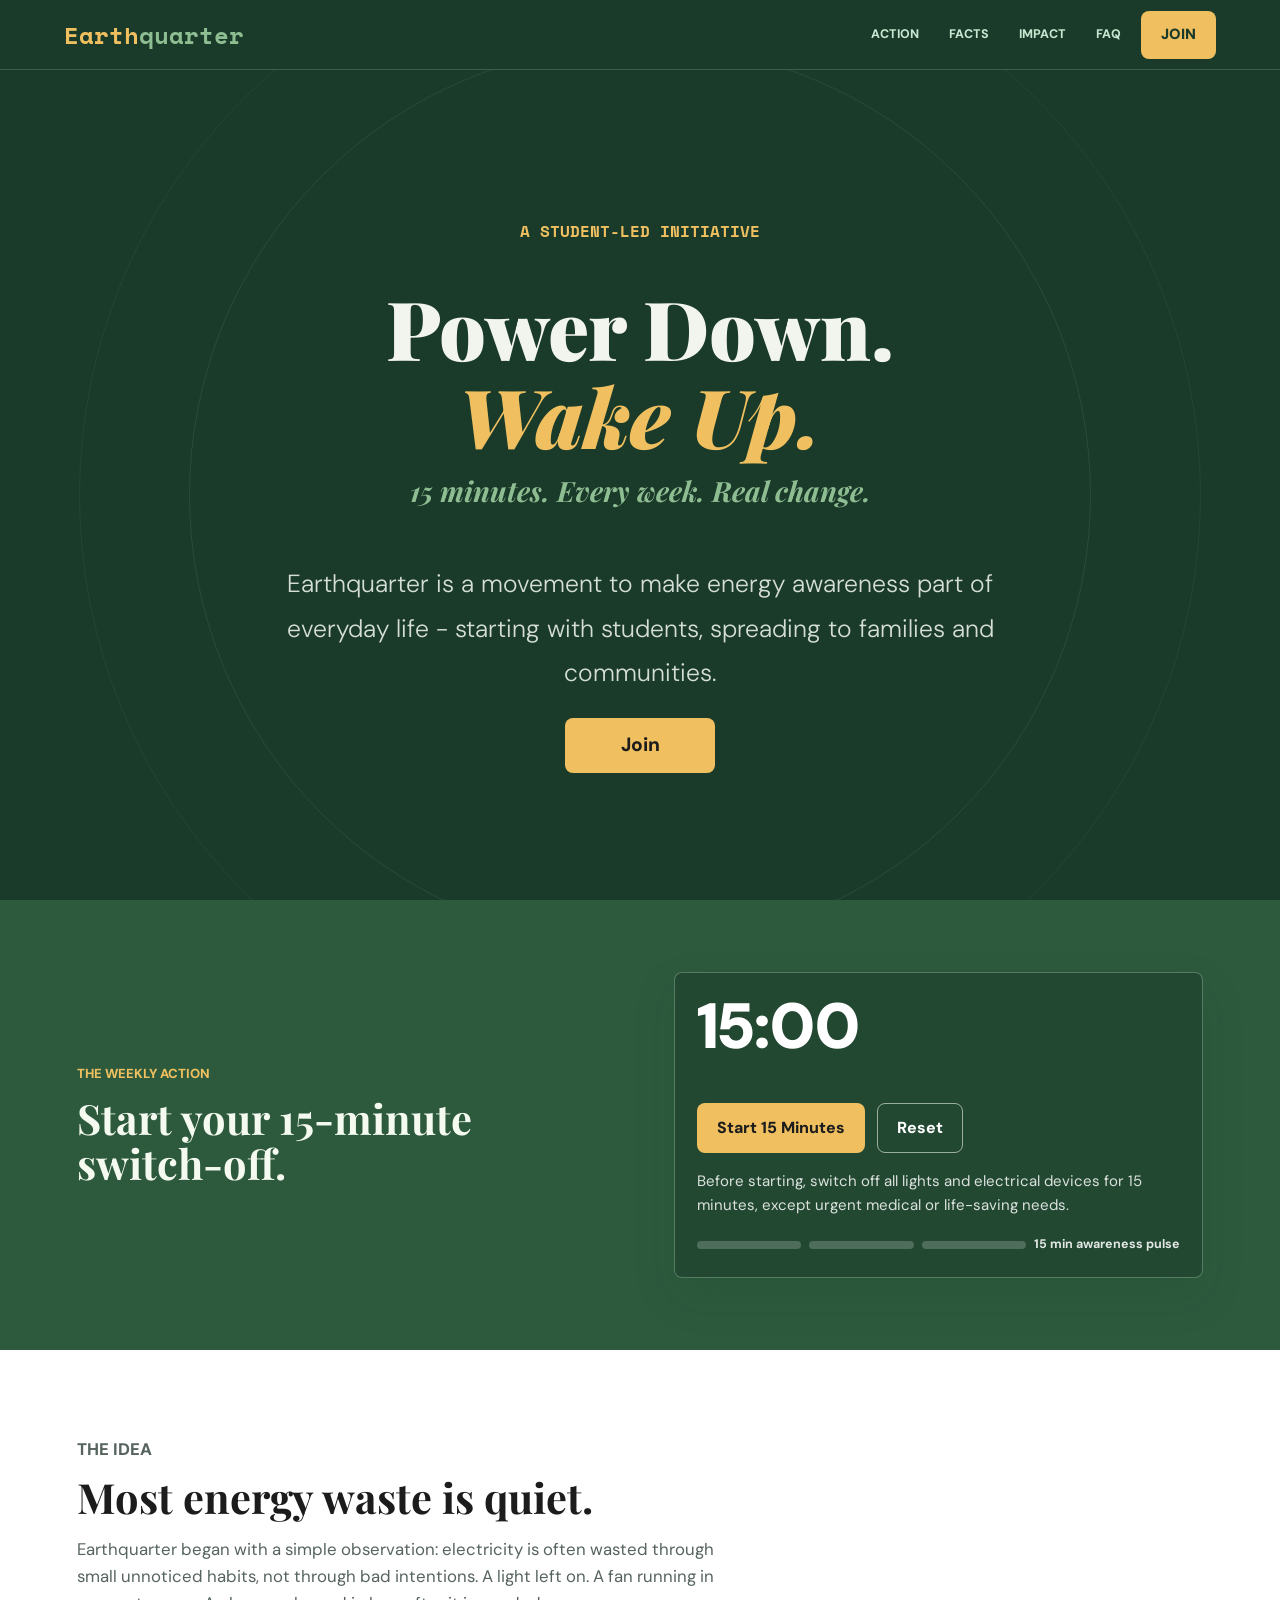
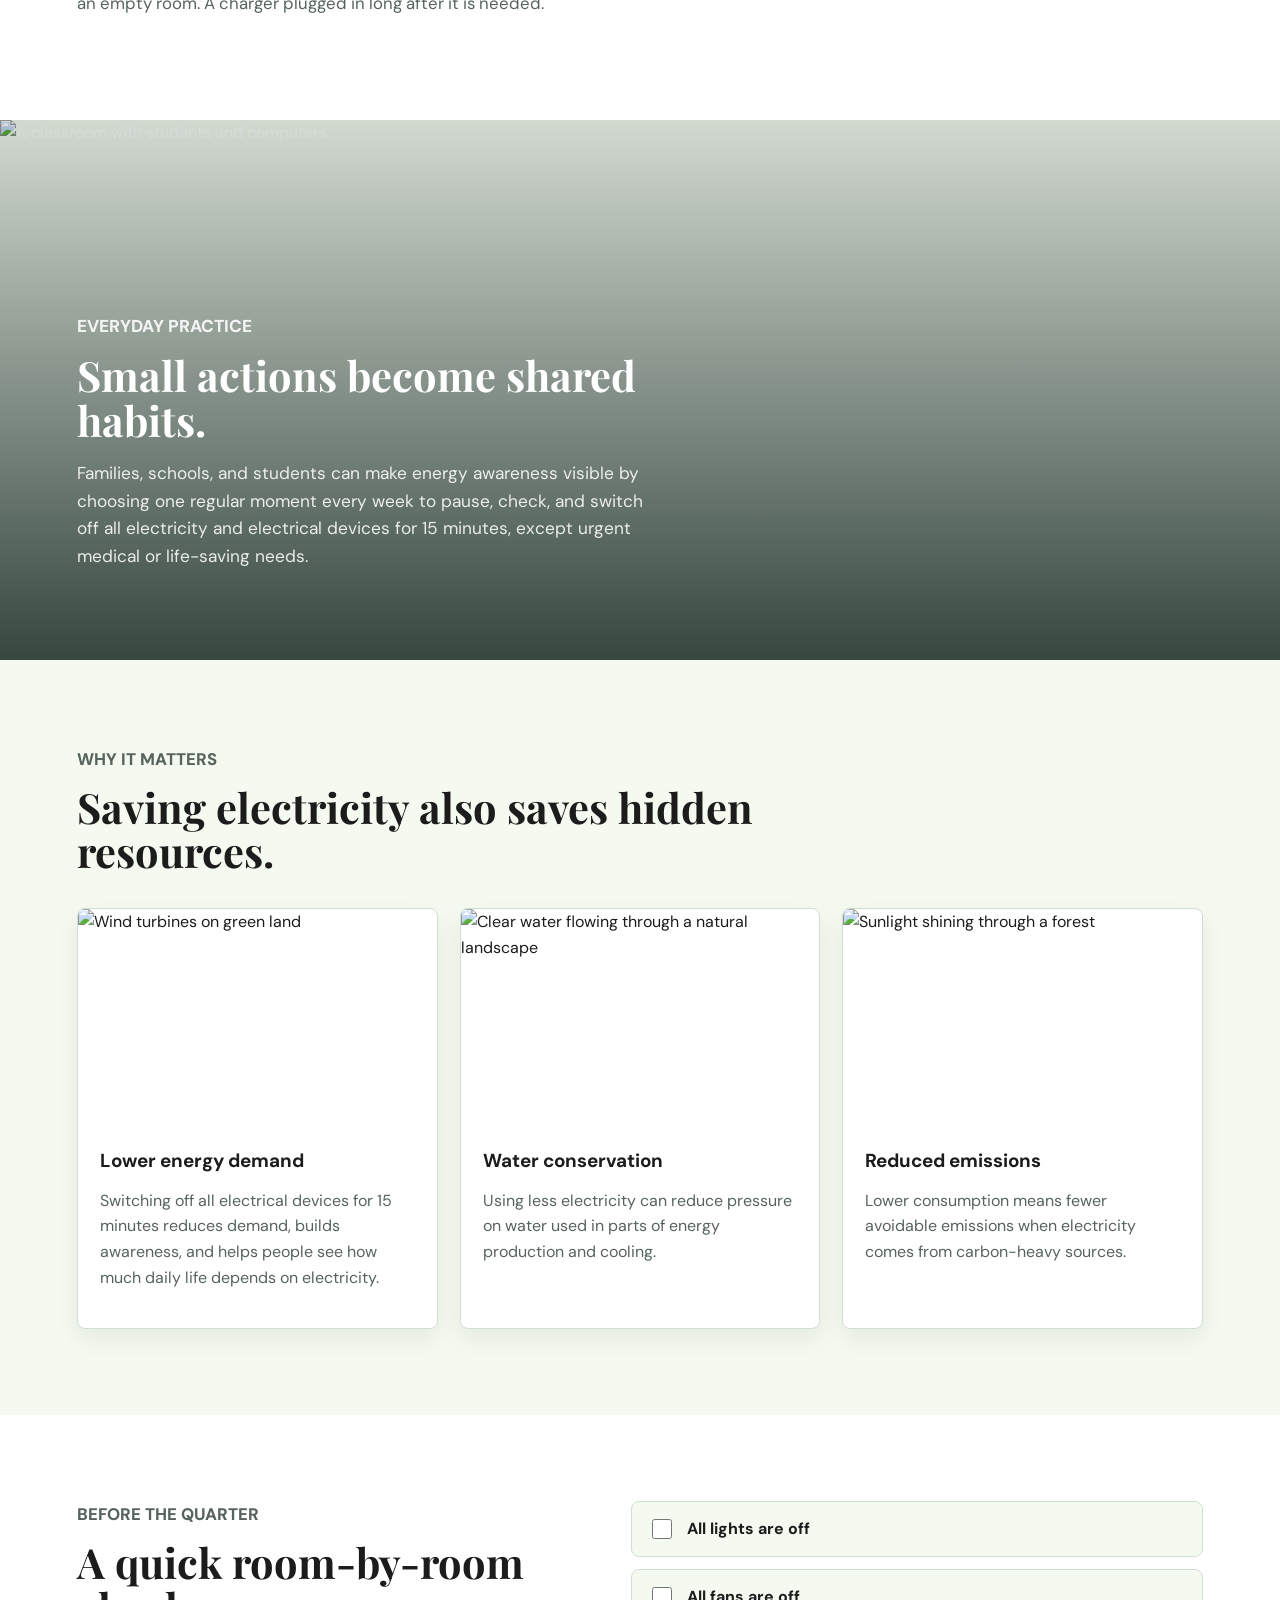
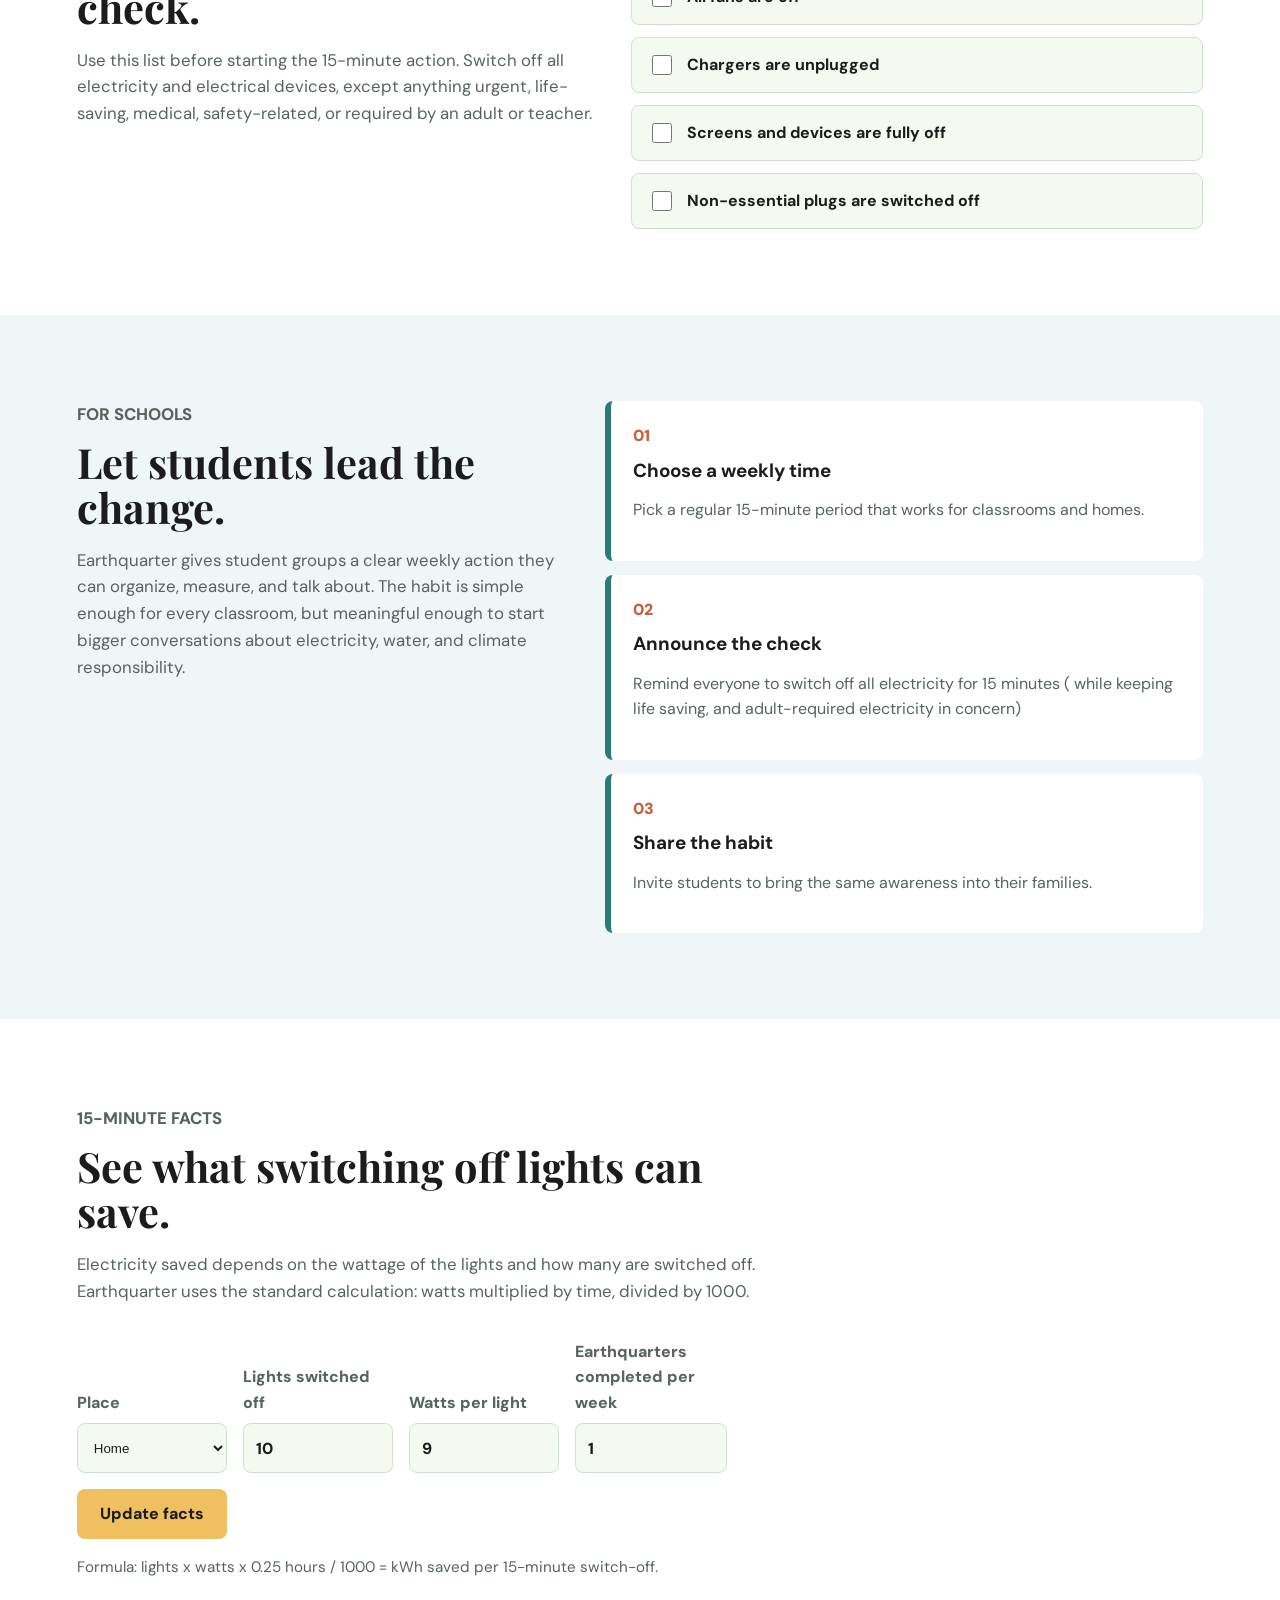
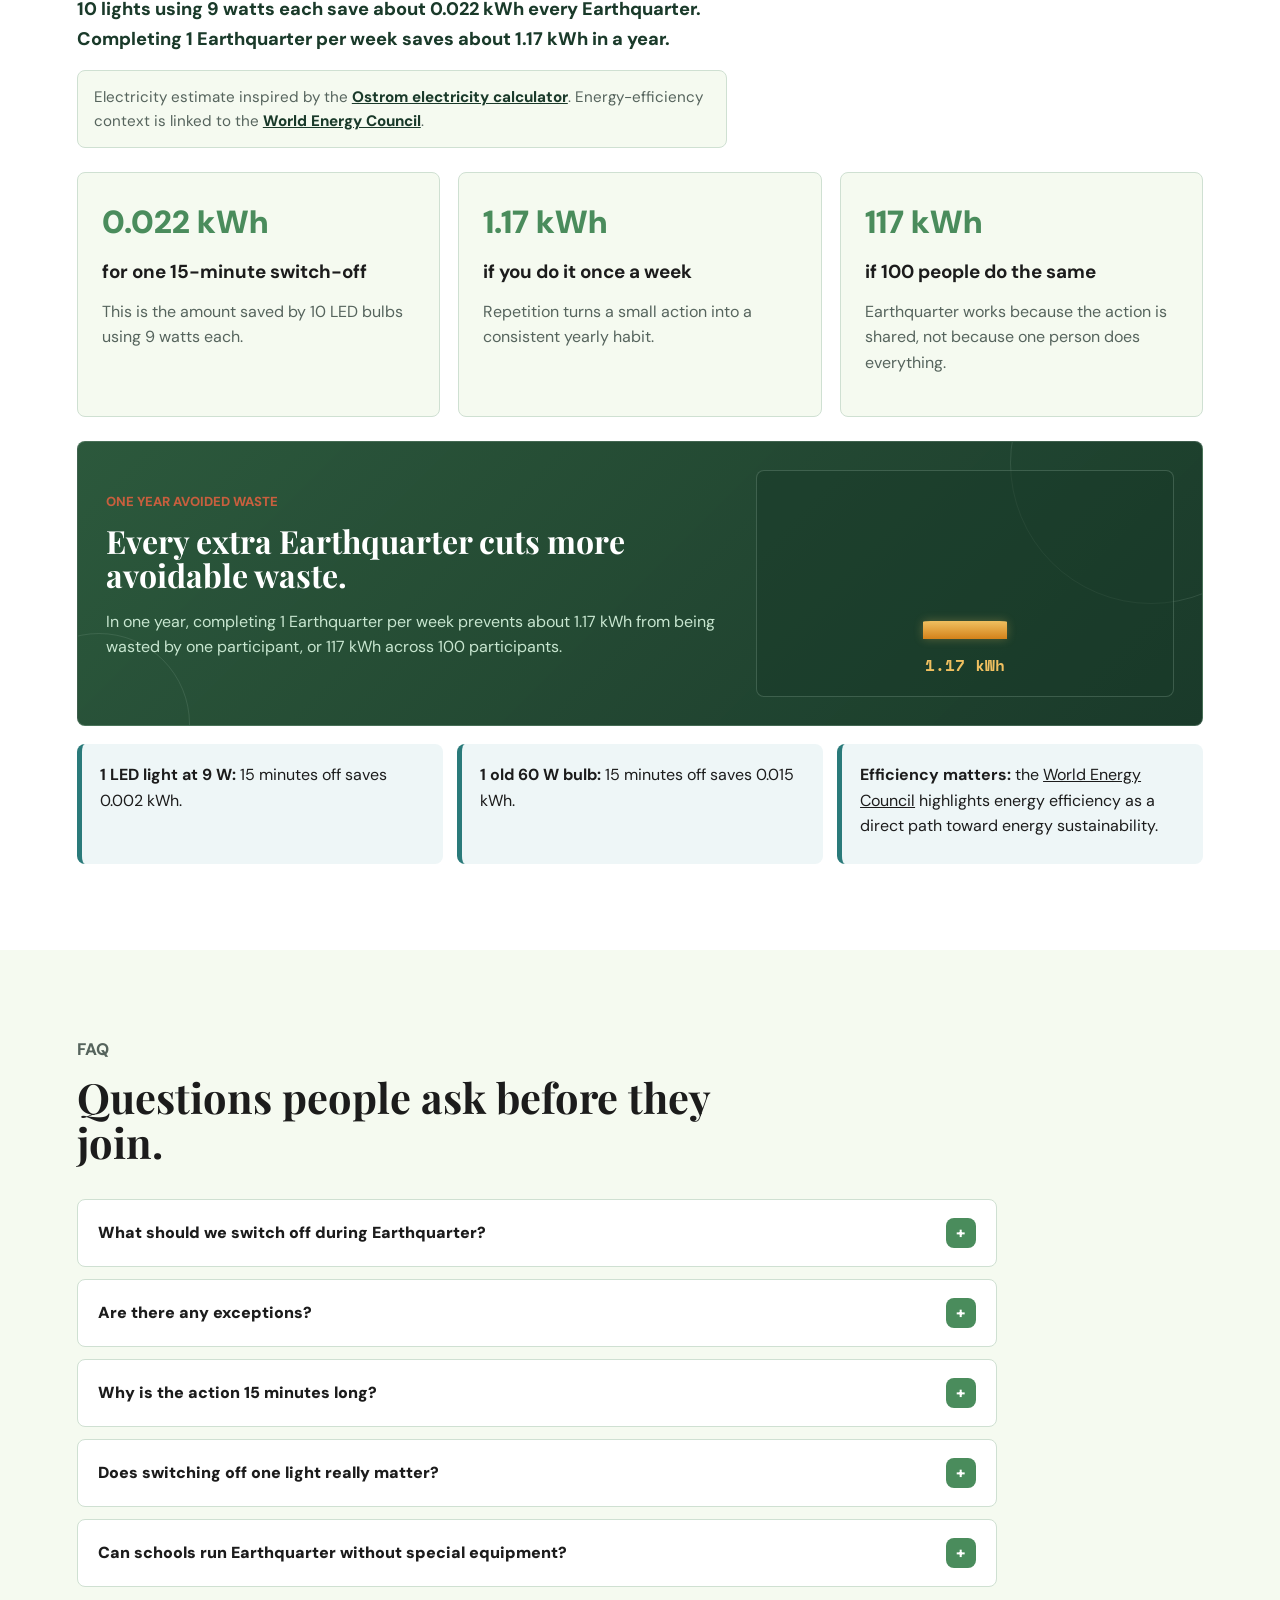
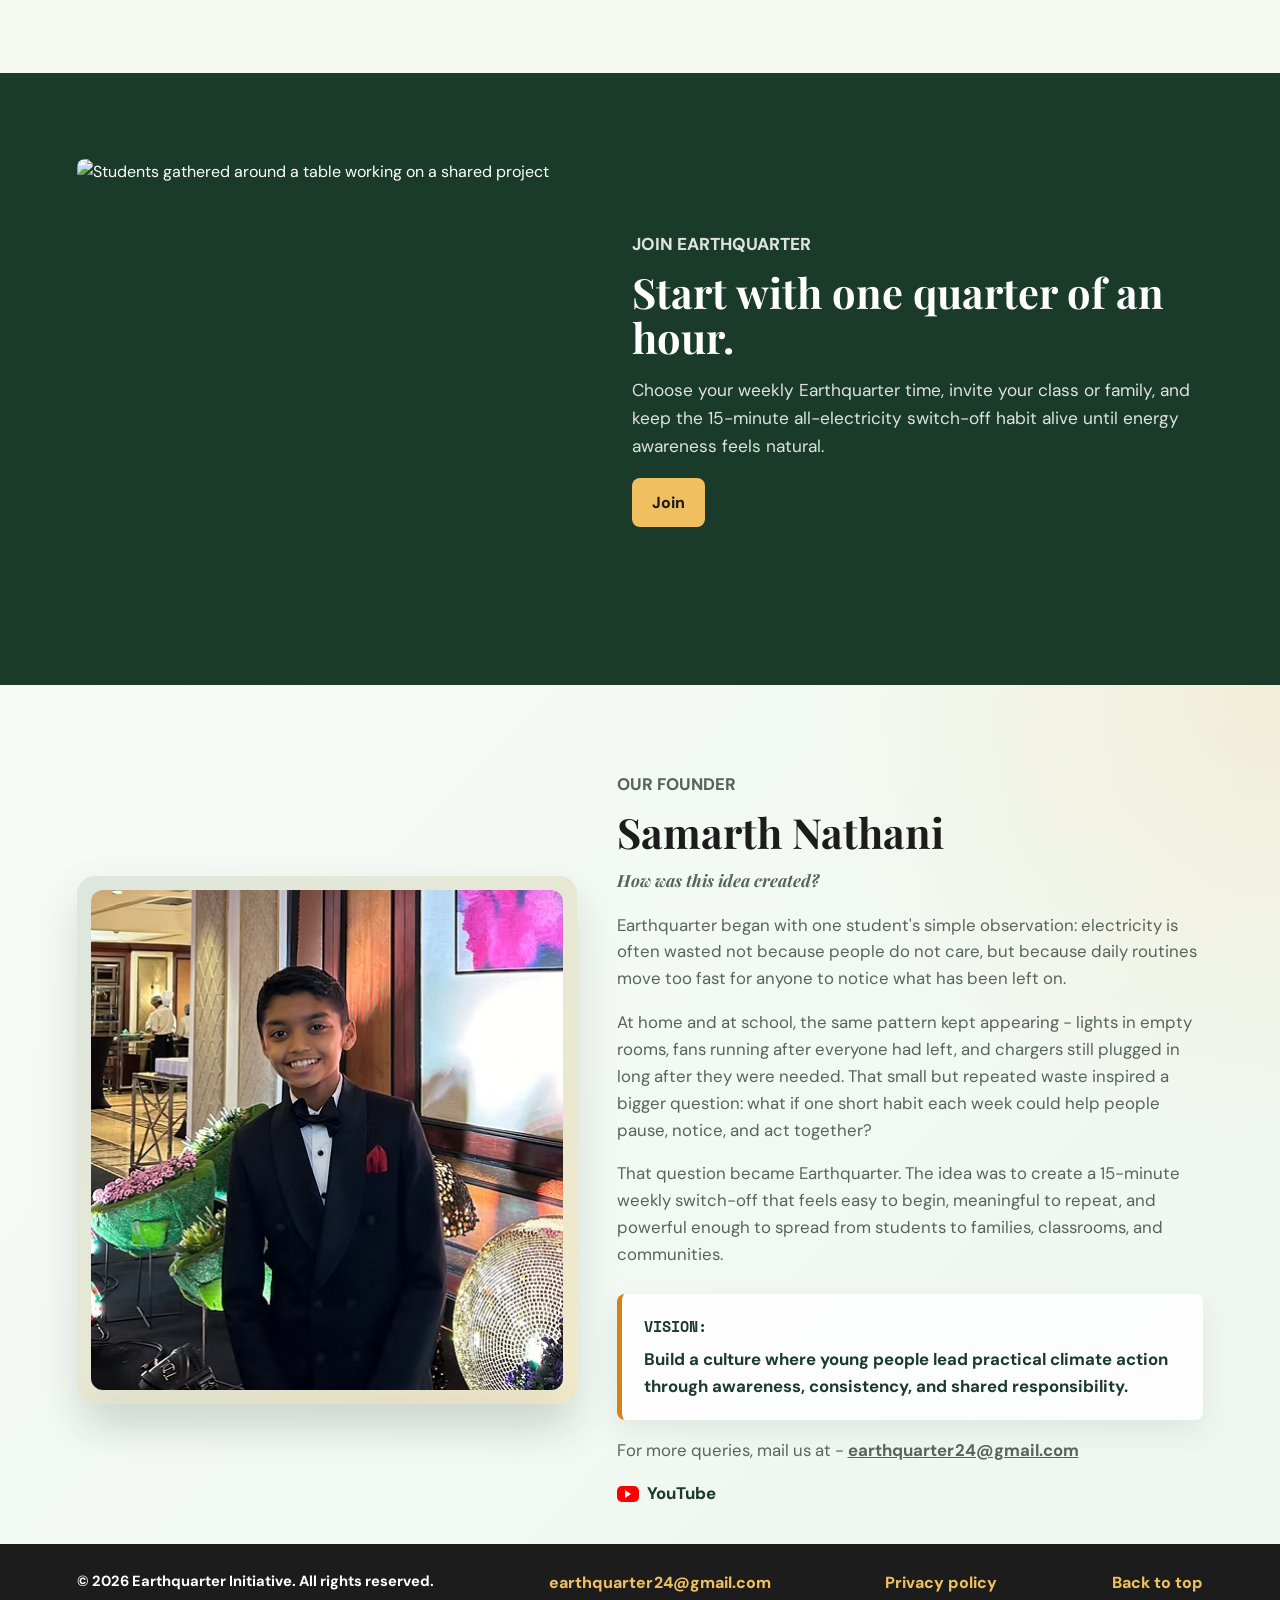
==== commit d8ccc31d: "Use dashboard CTA for saved participants" ====
--- a/index.html
+++ b/index.html
@@ -266,9 +266,10 @@
 
 .hero-join-link {
   margin-top: 22px;
-  min-height: 56px;
-  padding: 15px 32px;
-  font-size: 1.12rem;
+  min-width: 150px;
+  min-height: 64px;
+  padding: 18px 42px;
+  font-size: 1.2rem;
 }
 
 .countdown-action {
@@ -2398,7 +2399,7 @@
         <p class="eyebrow">Join Earthquarter</p>
         <h2 id="join-title">Start with one quarter of an hour.</h2>
         <p>Choose your weekly Earthquarter time, invite your class or family, and keep the 15-minute all-electricity switch-off habit alive until energy awareness feels natural.</p>
-        <a class="primary-link" href="join.html">Join the initiative</a>
+        <a class="primary-link initiative-join-link" href="join.html">Join</a>
       </div>
     </section>
 
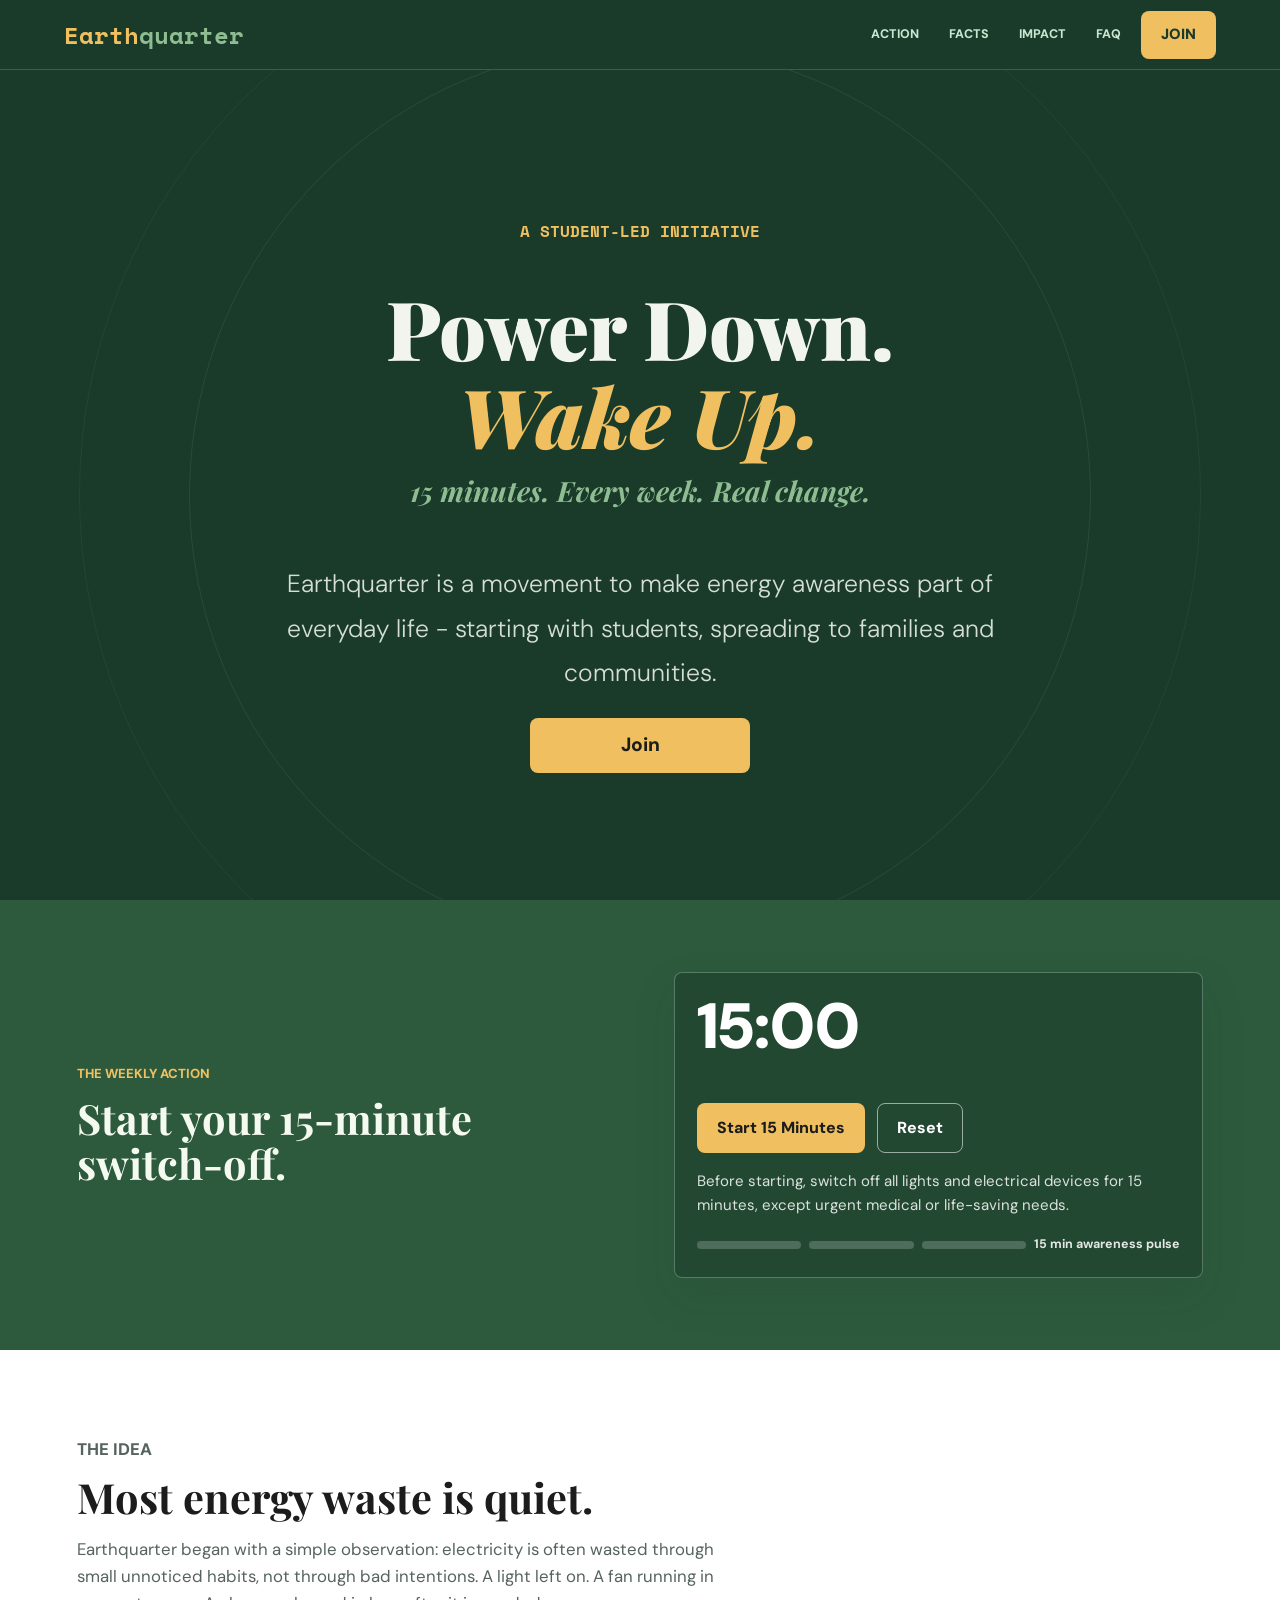
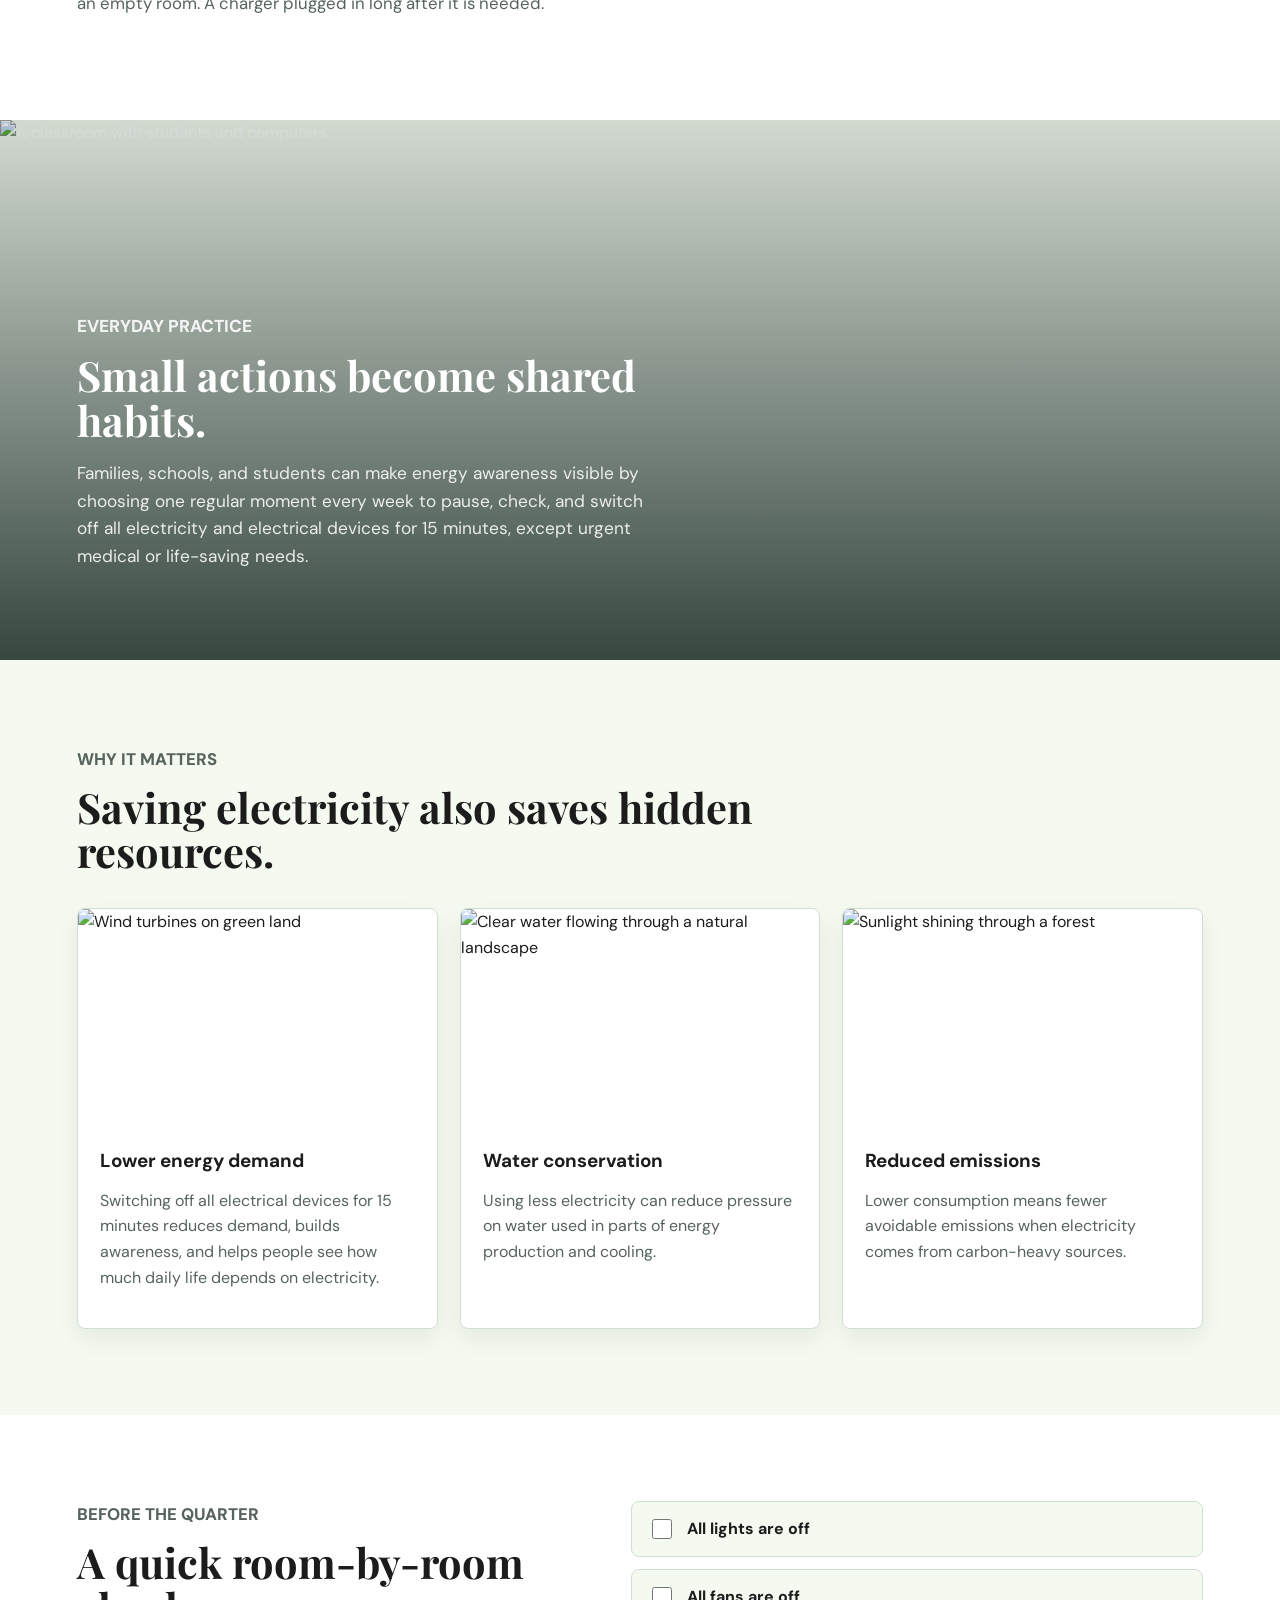
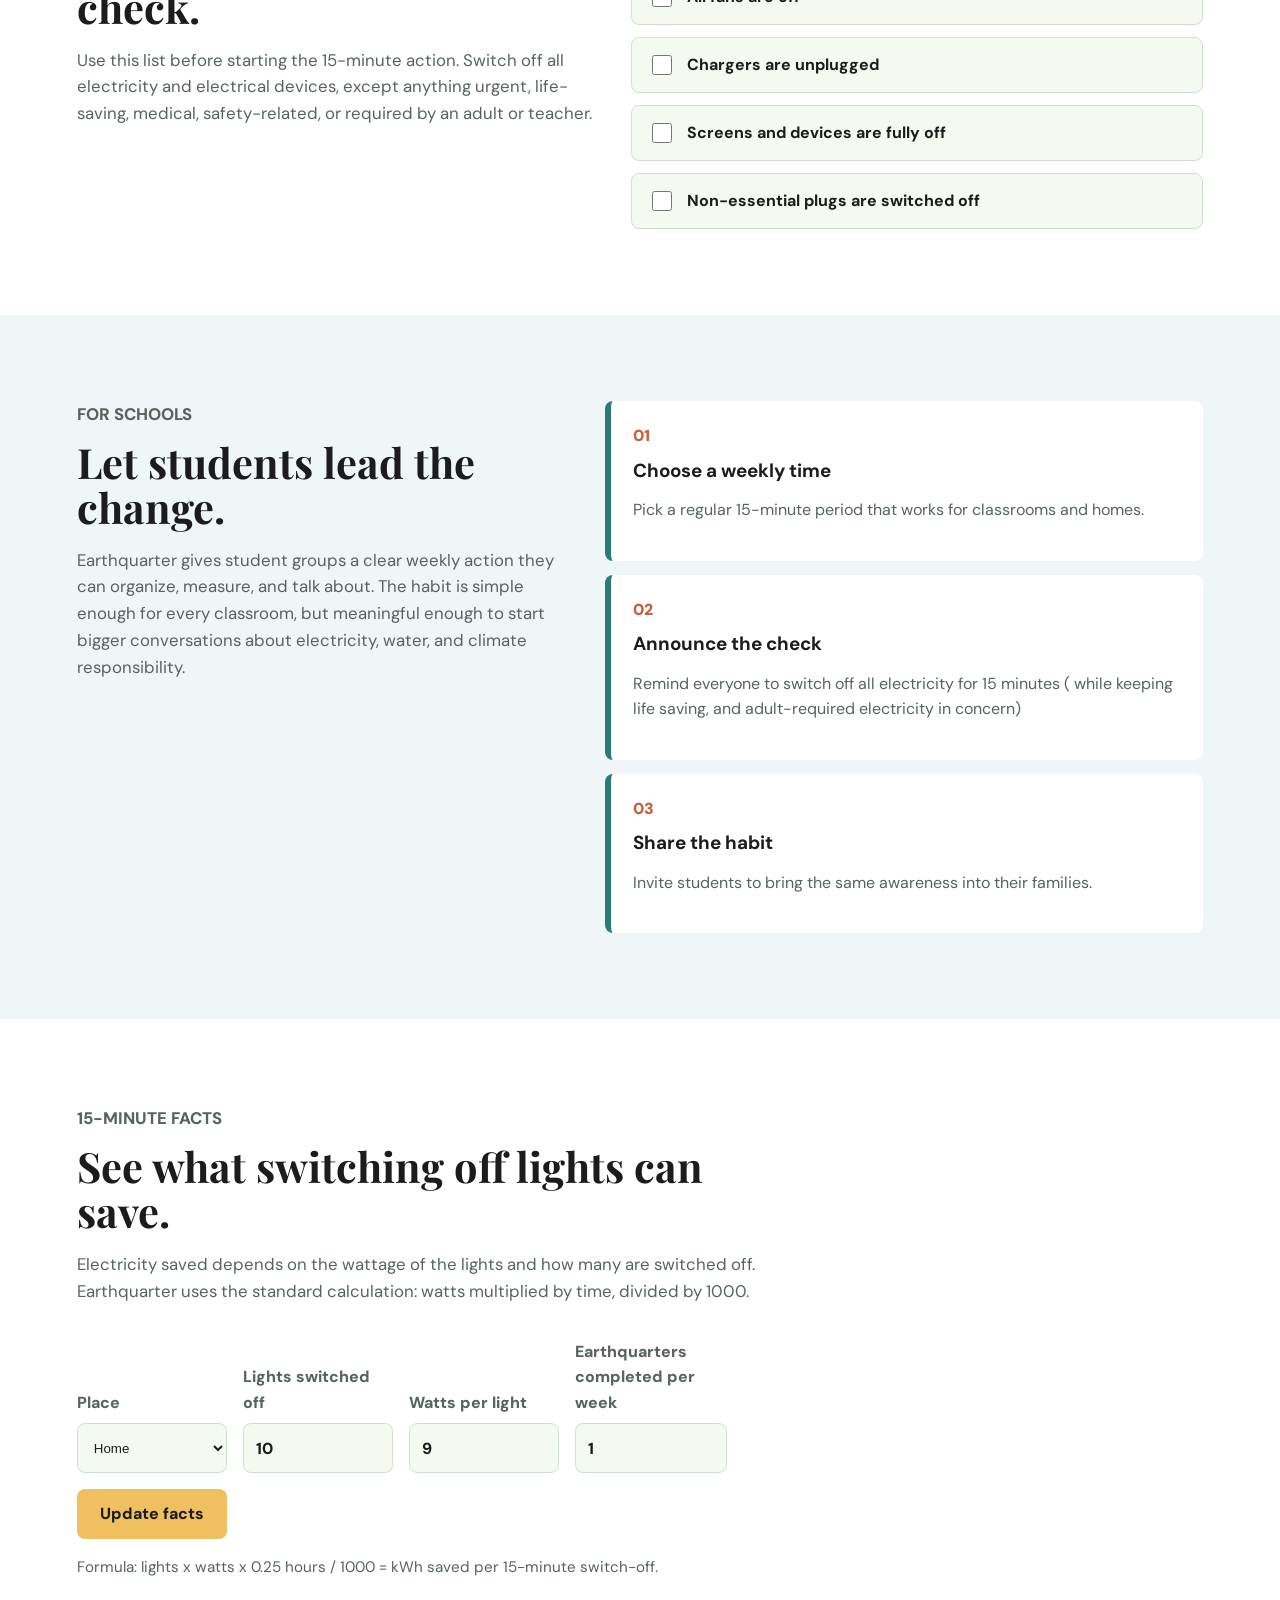
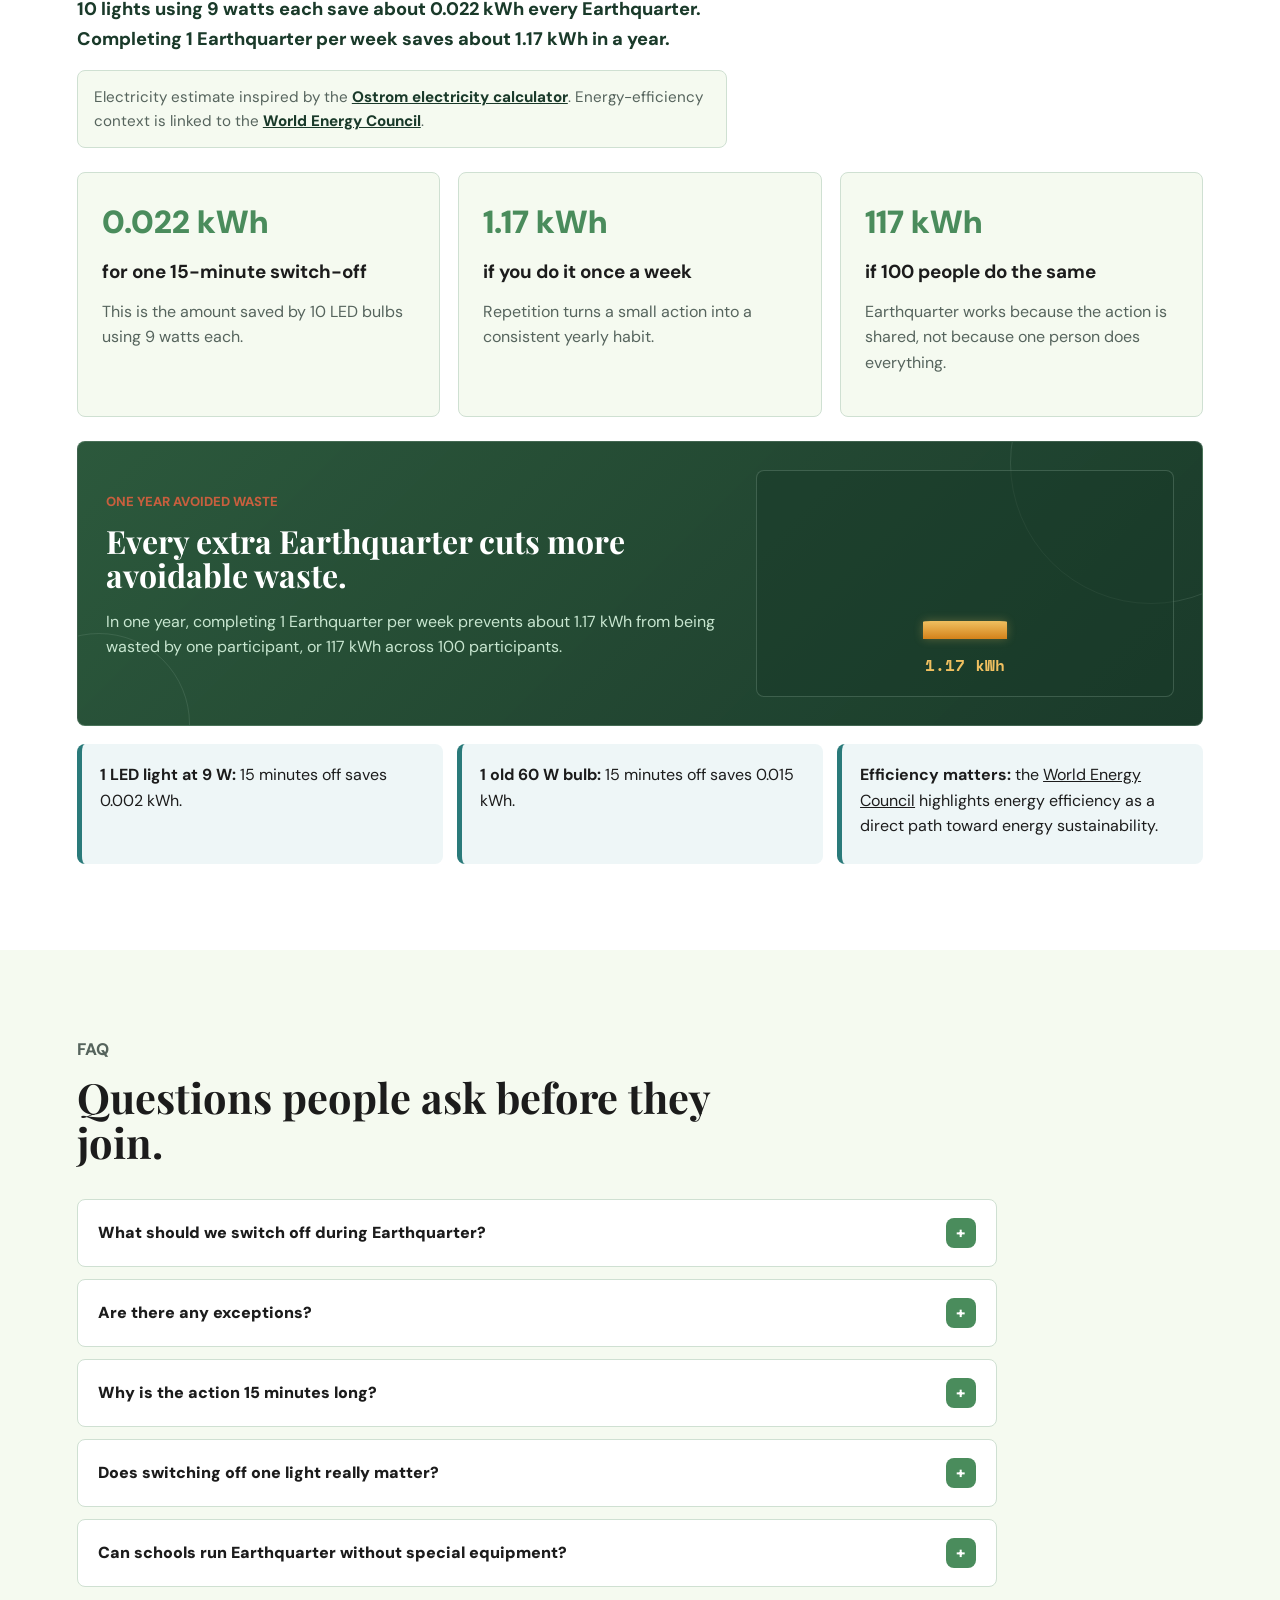
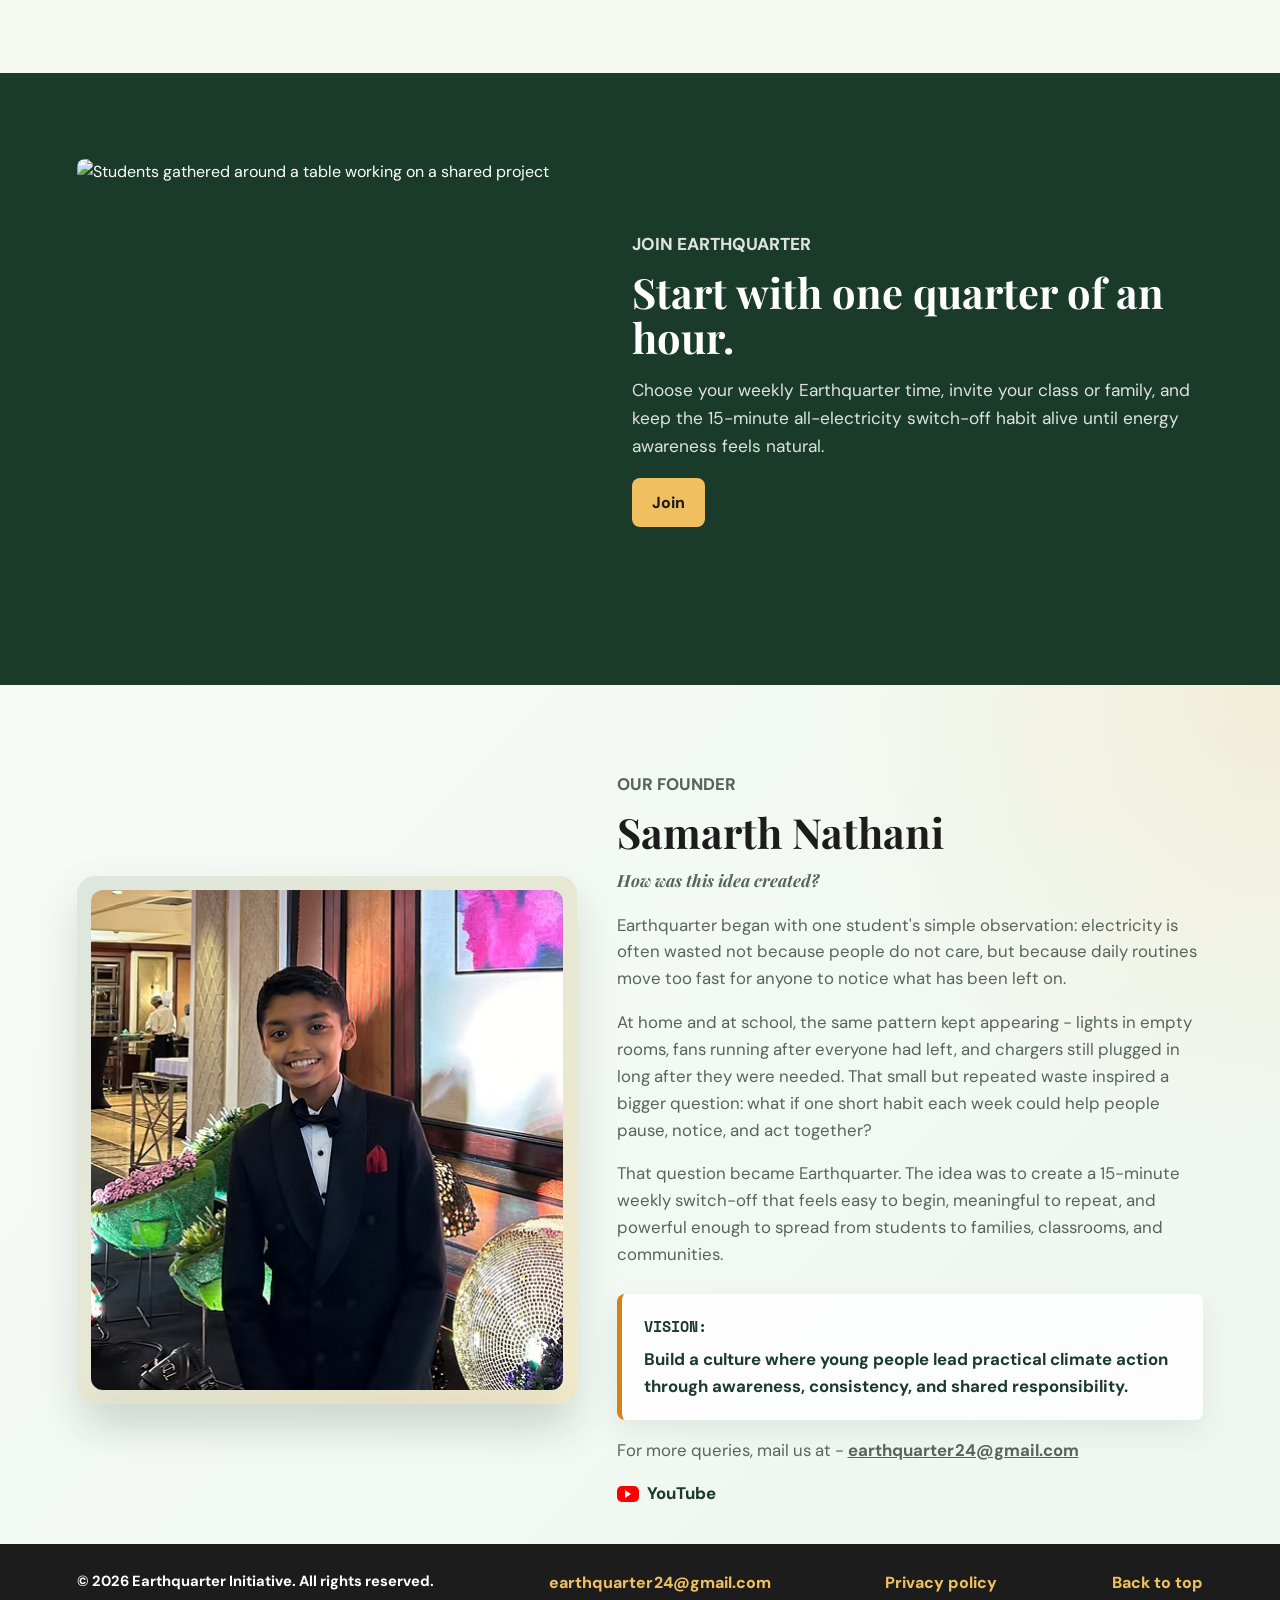
==== commit 42f2da81: "Widen desktop hero join button" ====
--- a/index.html
+++ b/index.html
@@ -266,7 +266,7 @@
 
 .hero-join-link {
   margin-top: 22px;
-  min-width: 150px;
+  min-width: 220px;
   min-height: 64px;
   padding: 18px 42px;
   font-size: 1.2rem;
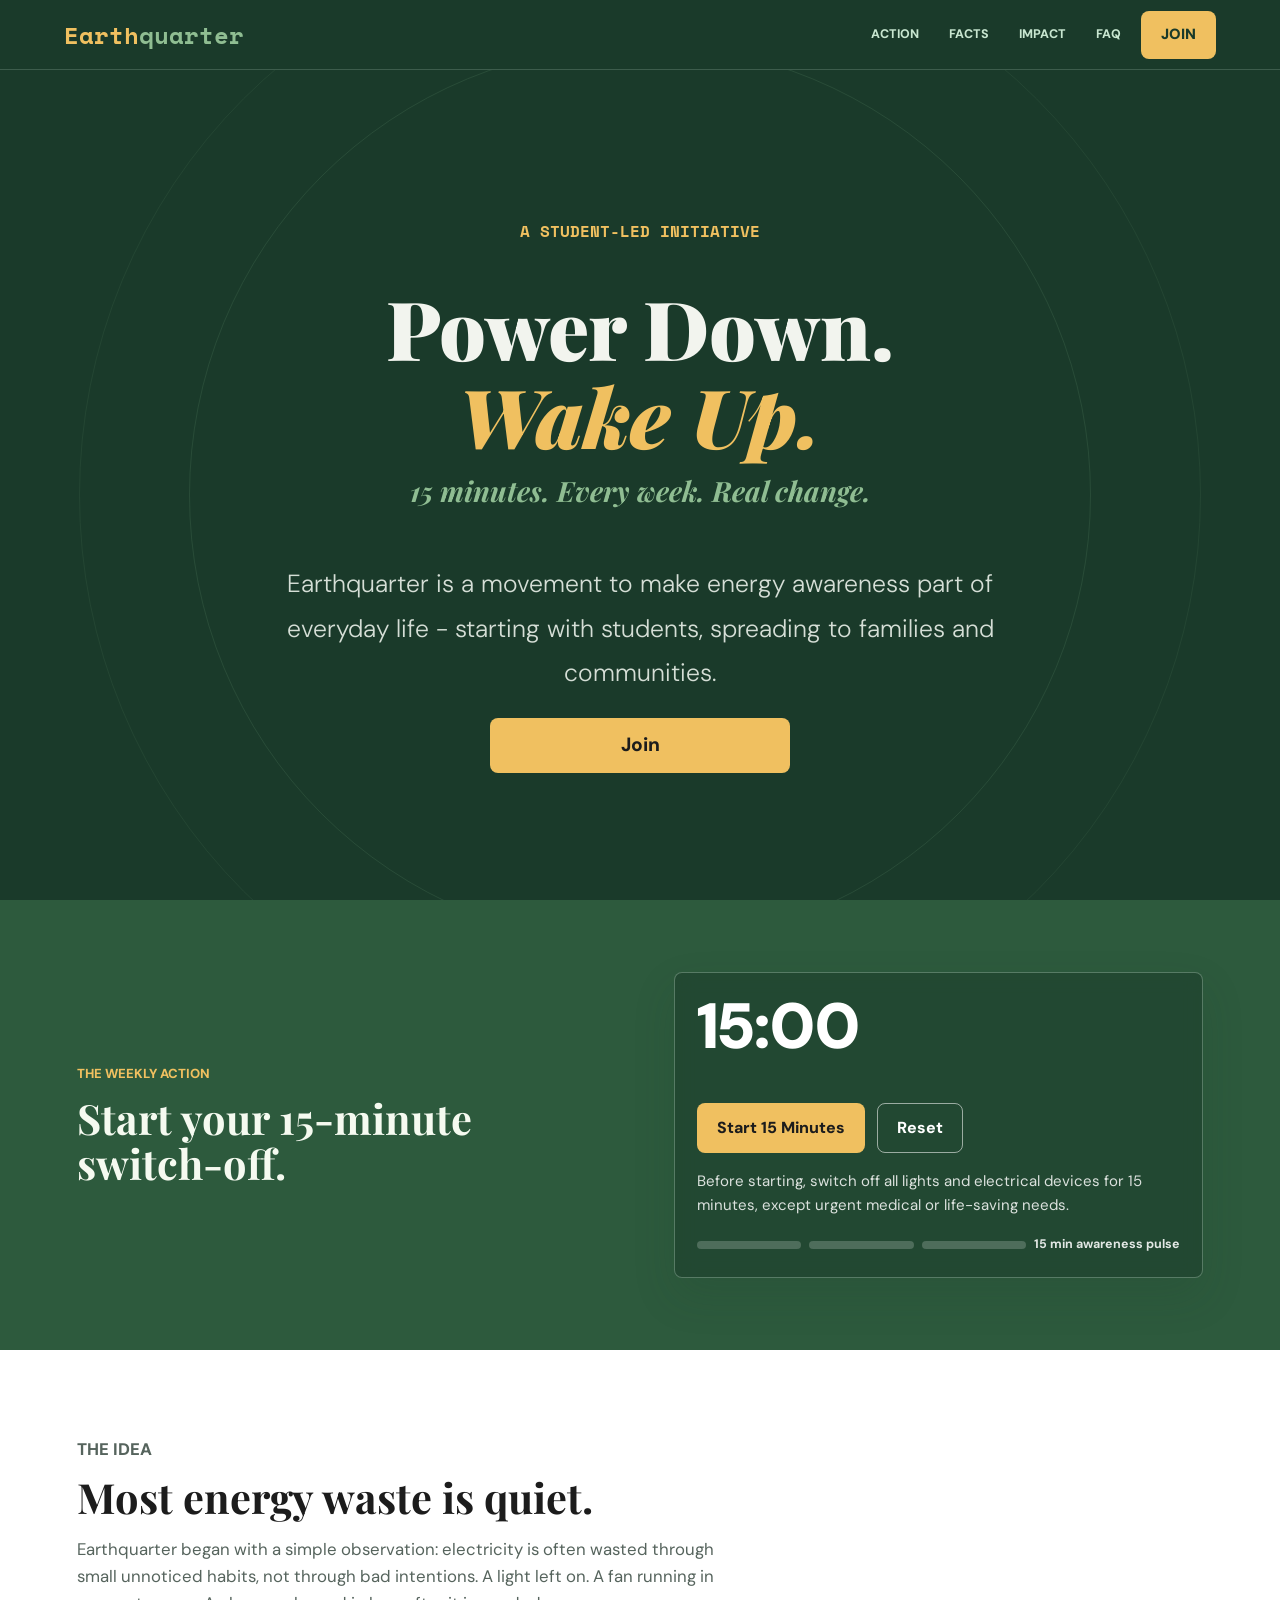
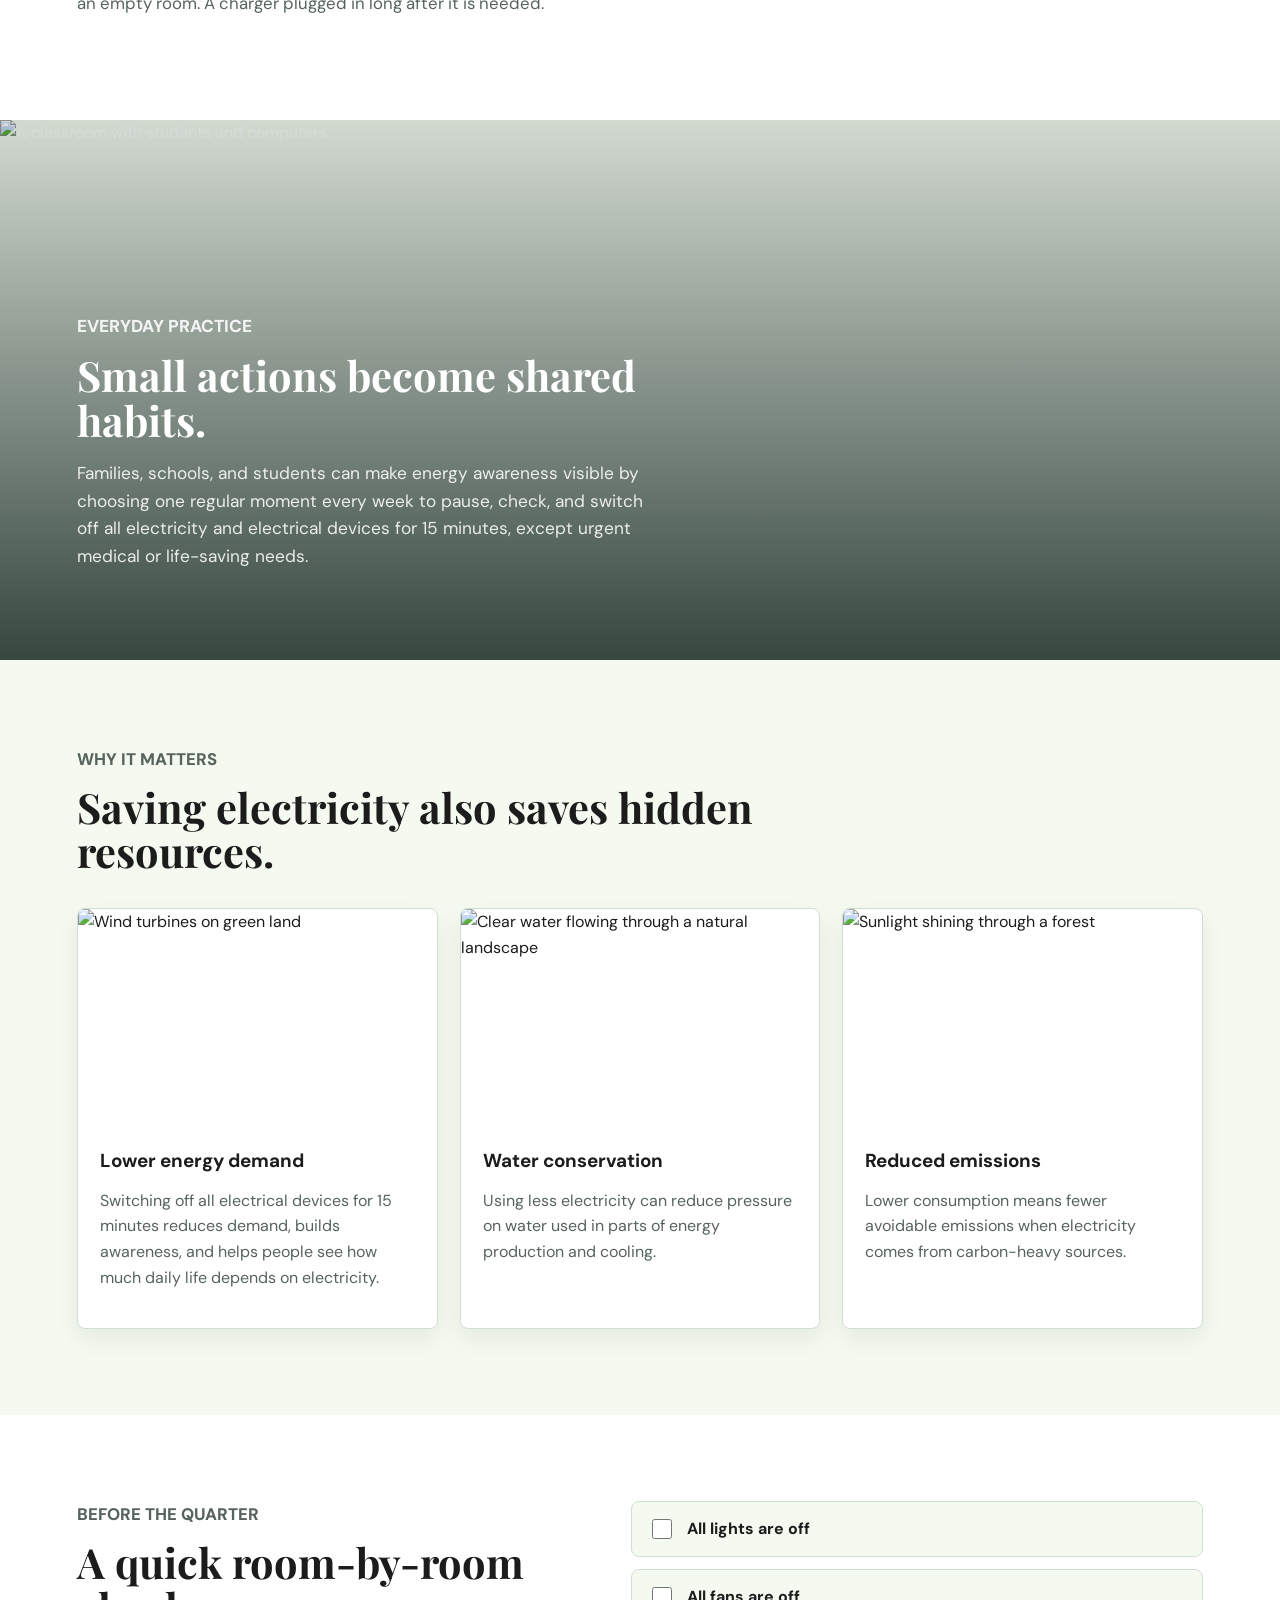
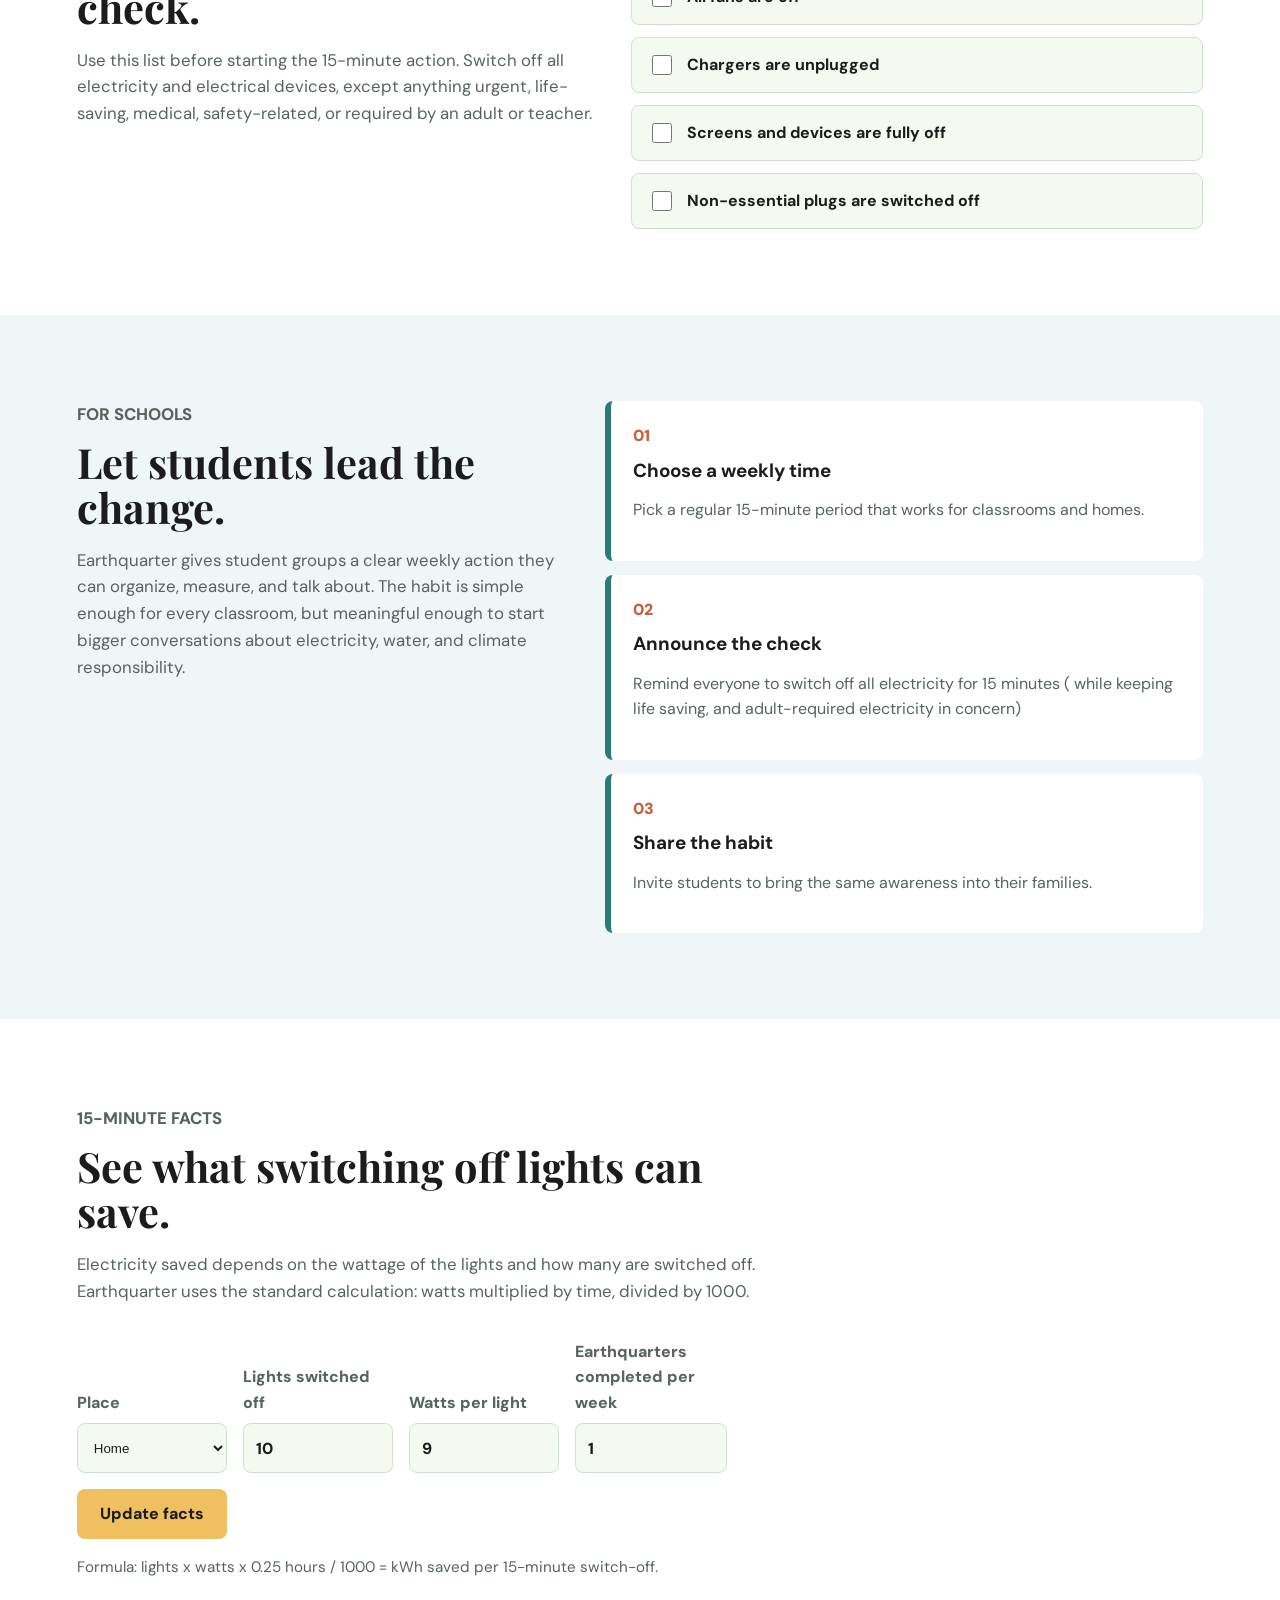
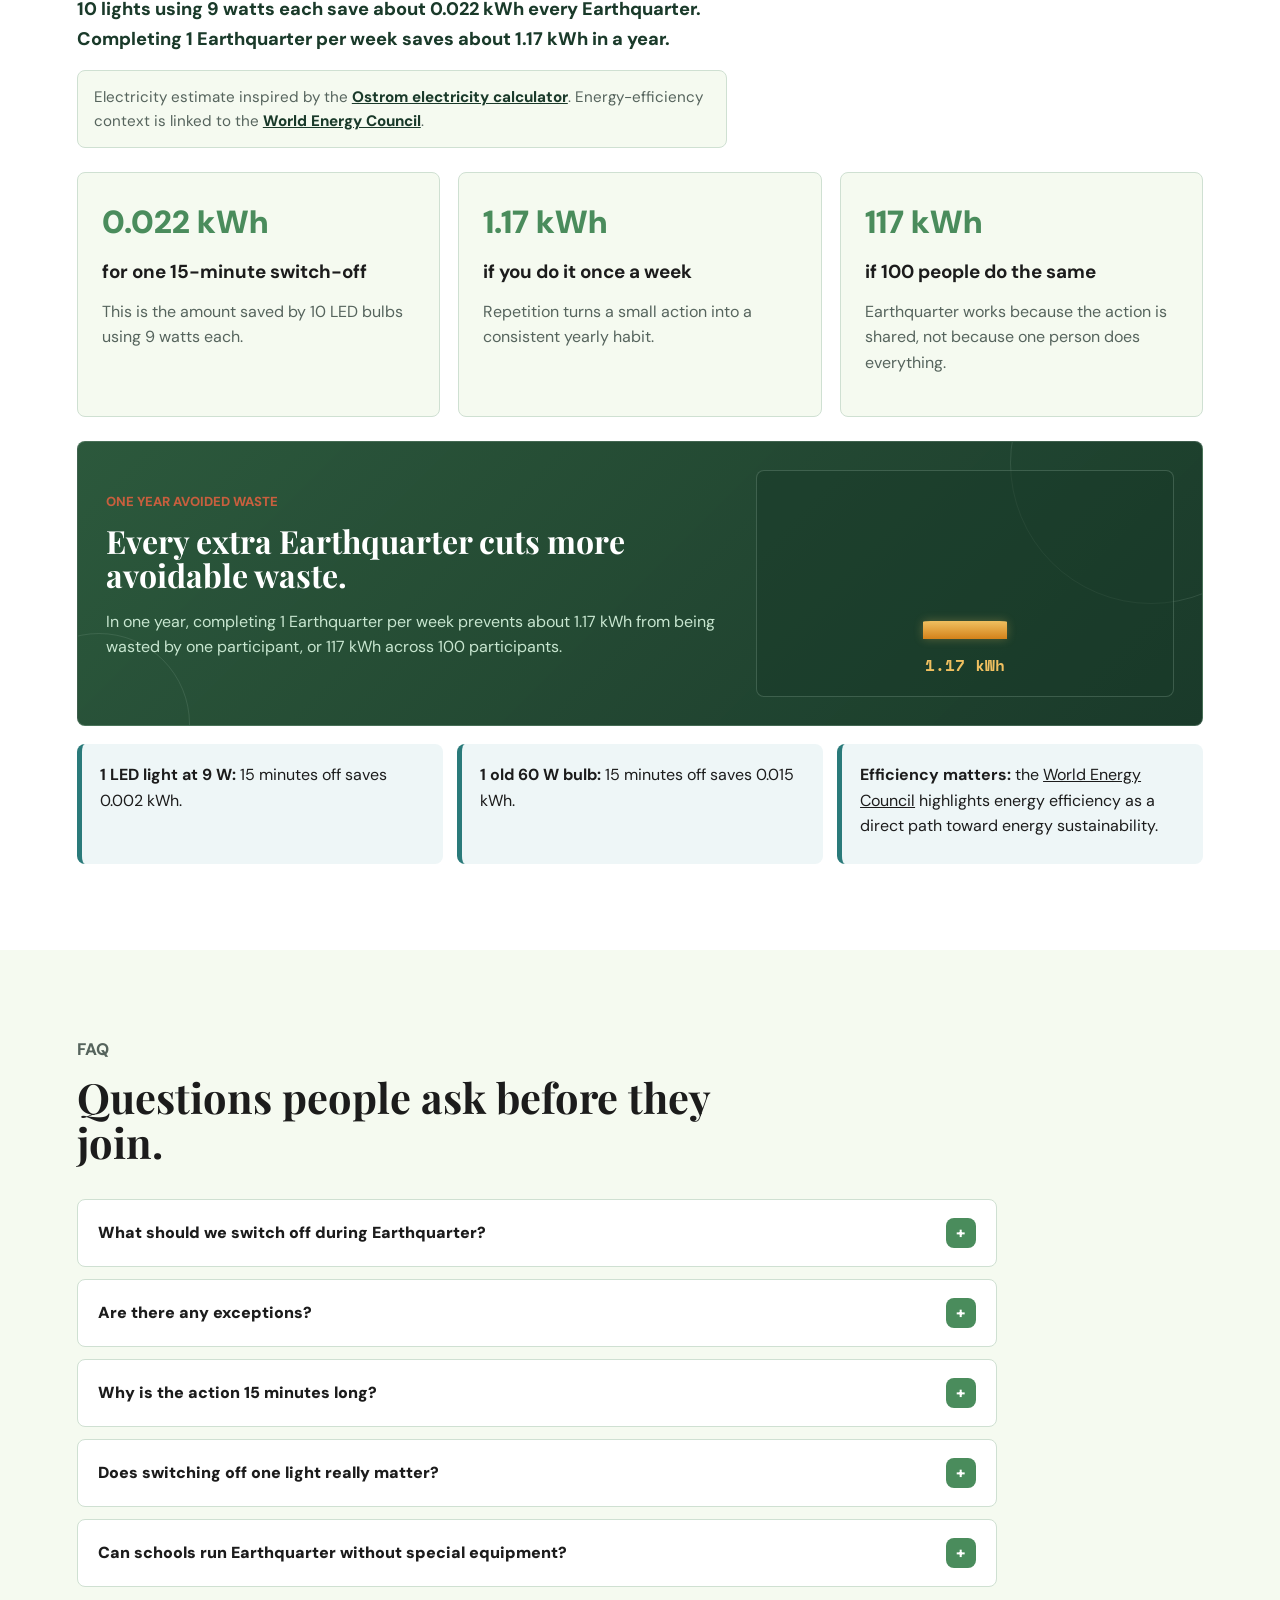
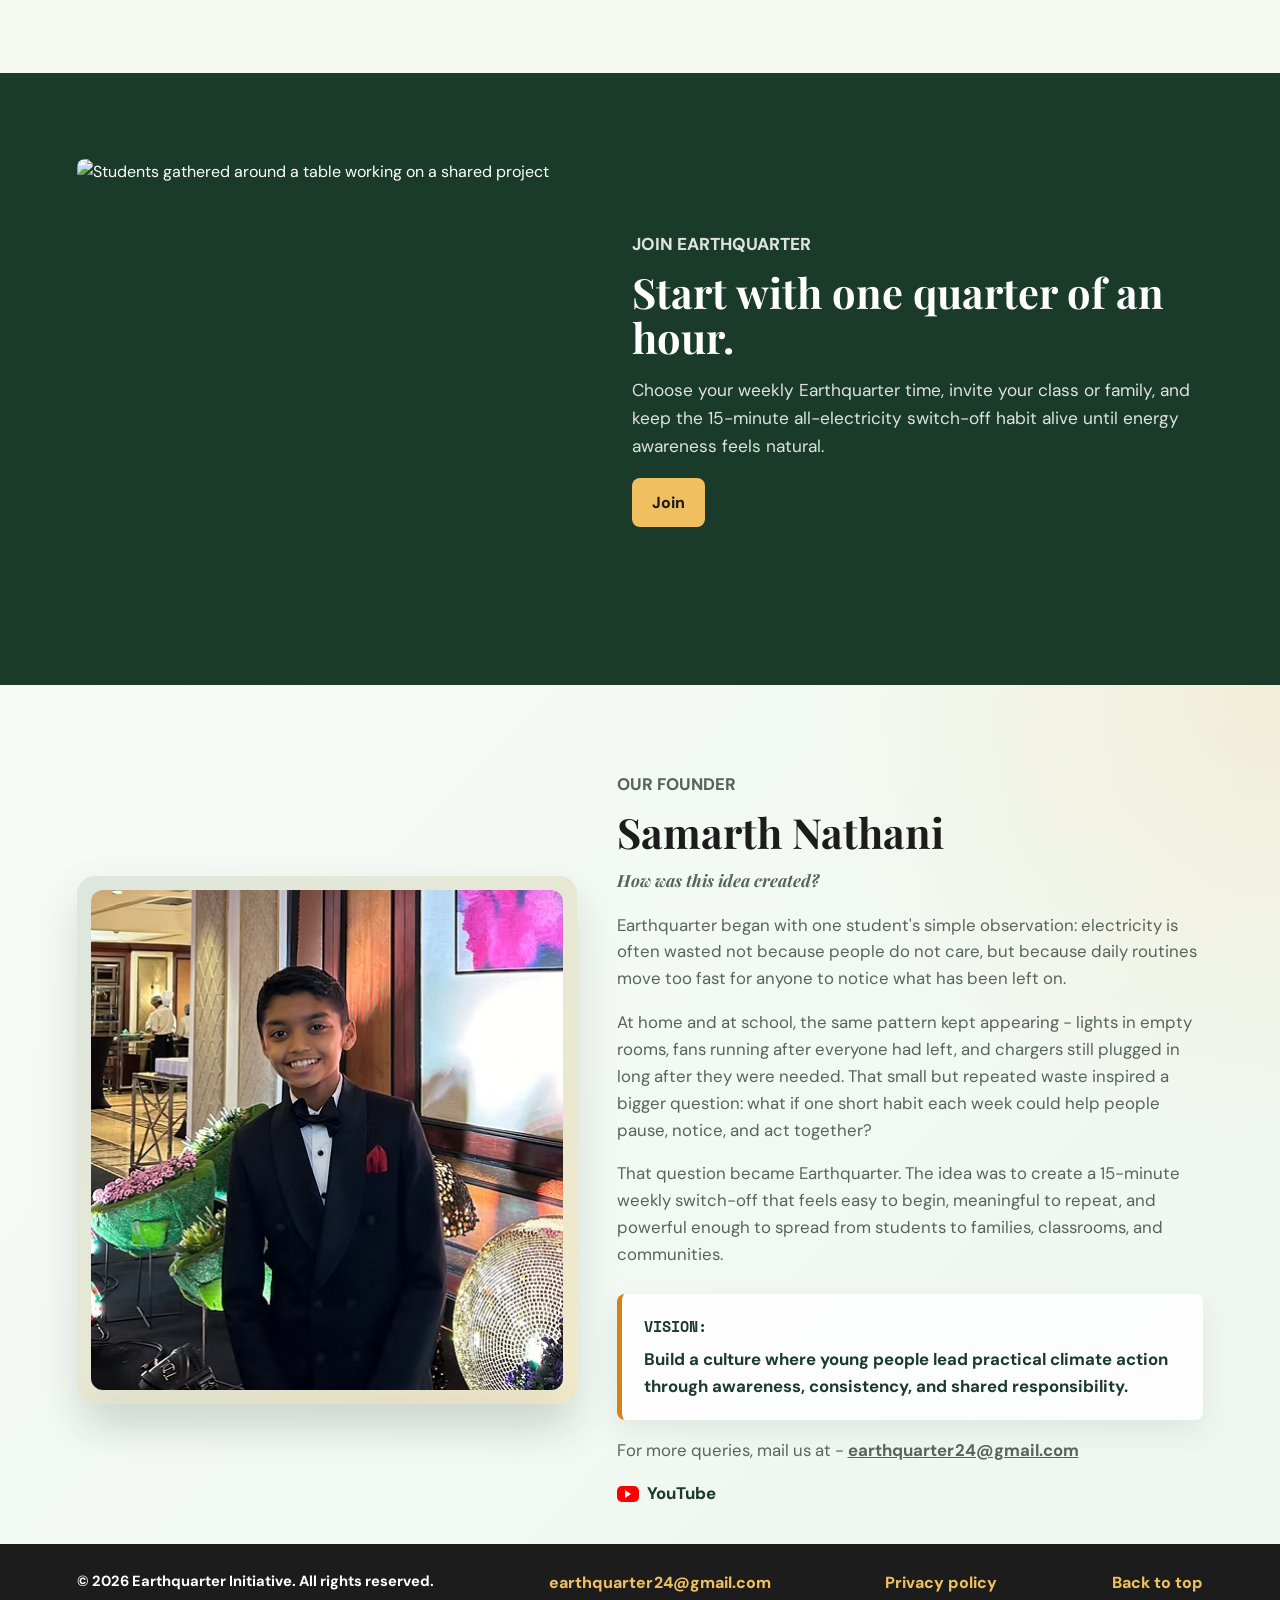
==== commit 15c86fa2: "Widen desktop hero CTA further" ====
--- a/index.html
+++ b/index.html
@@ -266,7 +266,7 @@
 
 .hero-join-link {
   margin-top: 22px;
-  min-width: 220px;
+  min-width: 300px;
   min-height: 64px;
   padding: 18px 42px;
   font-size: 1.2rem;
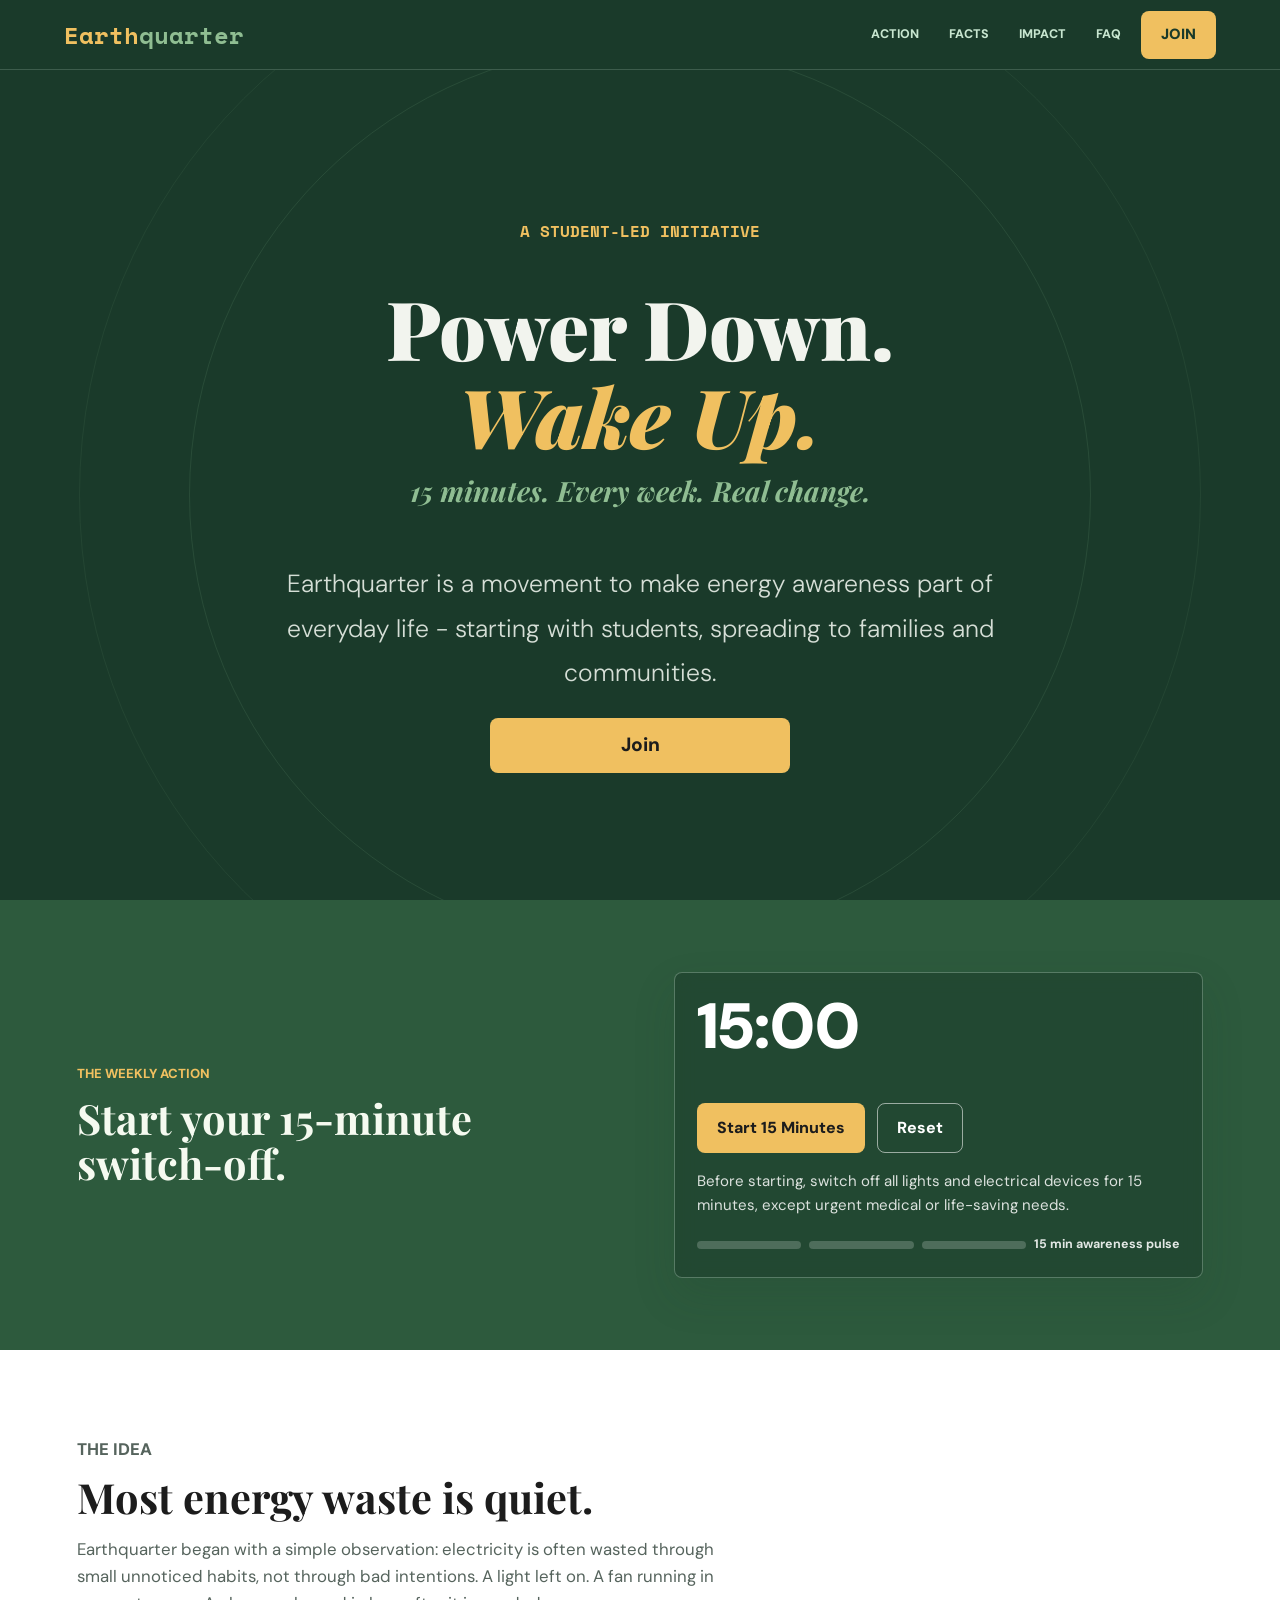
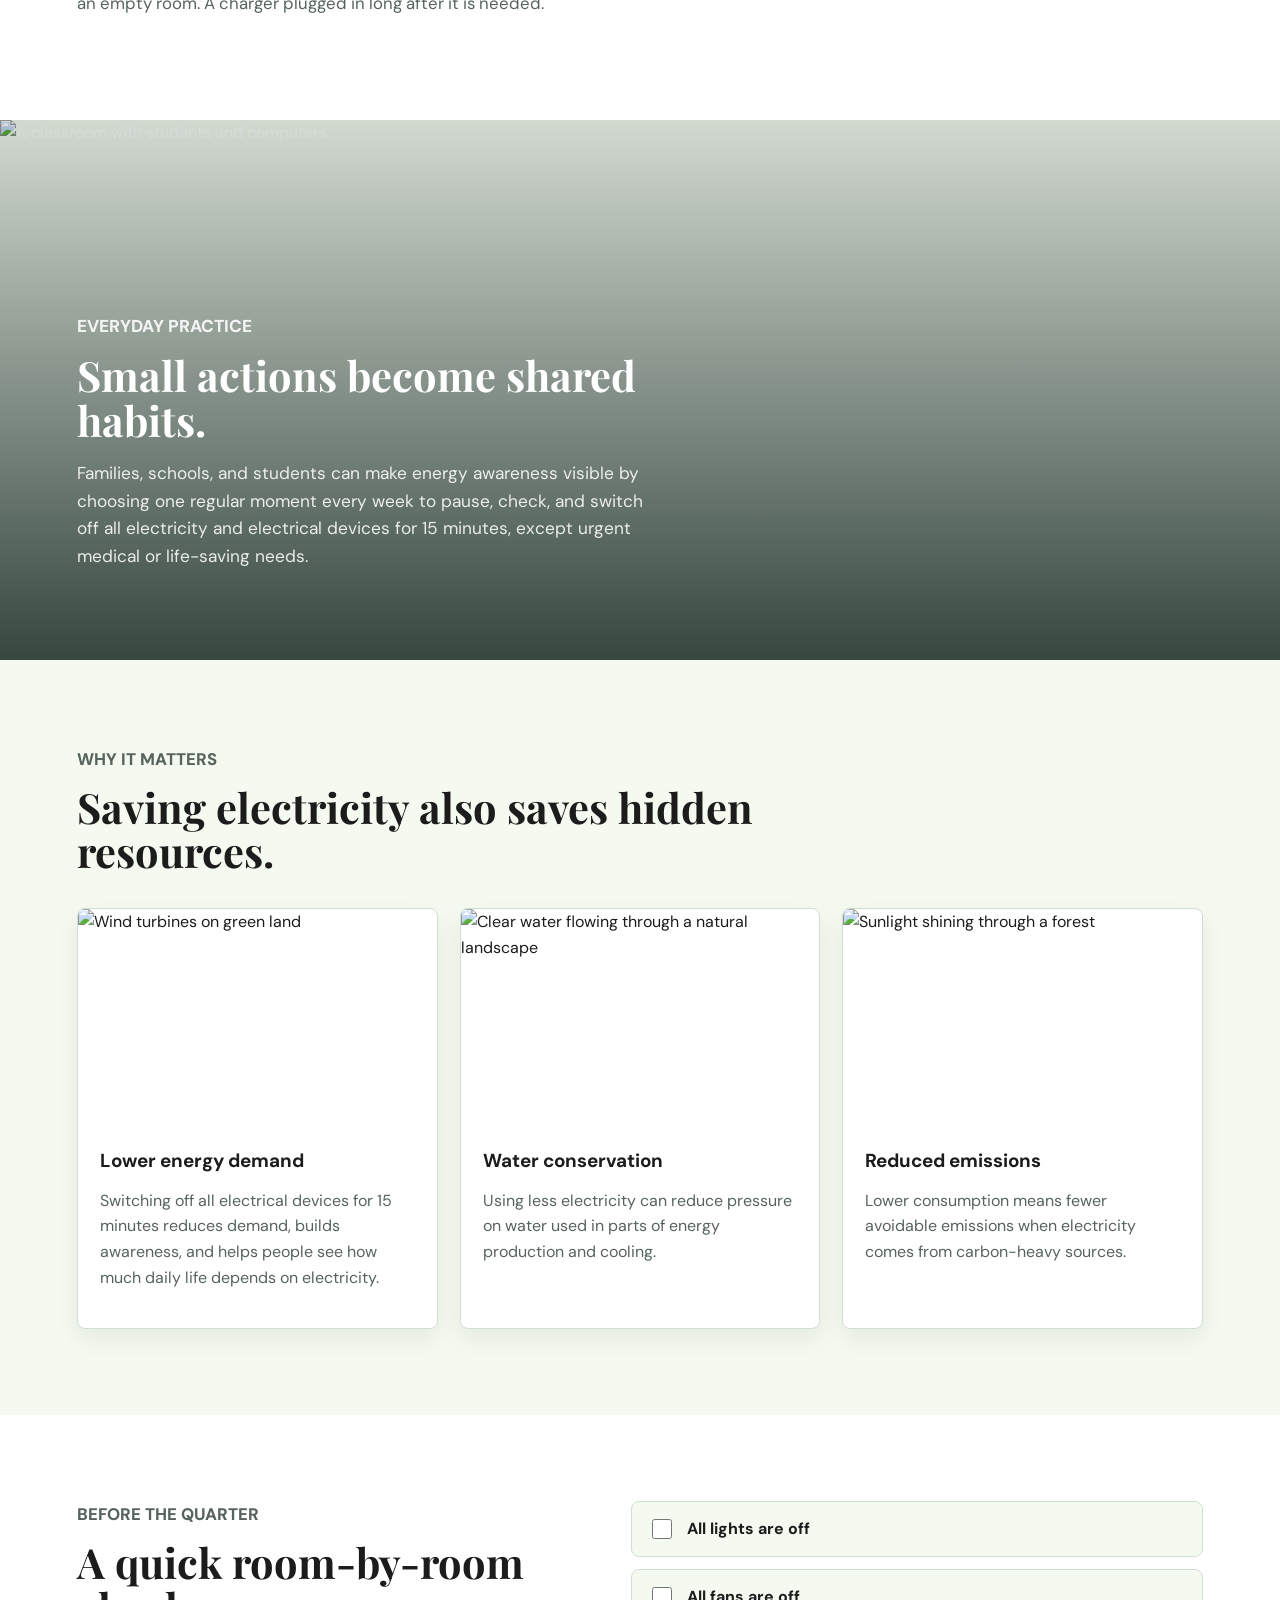
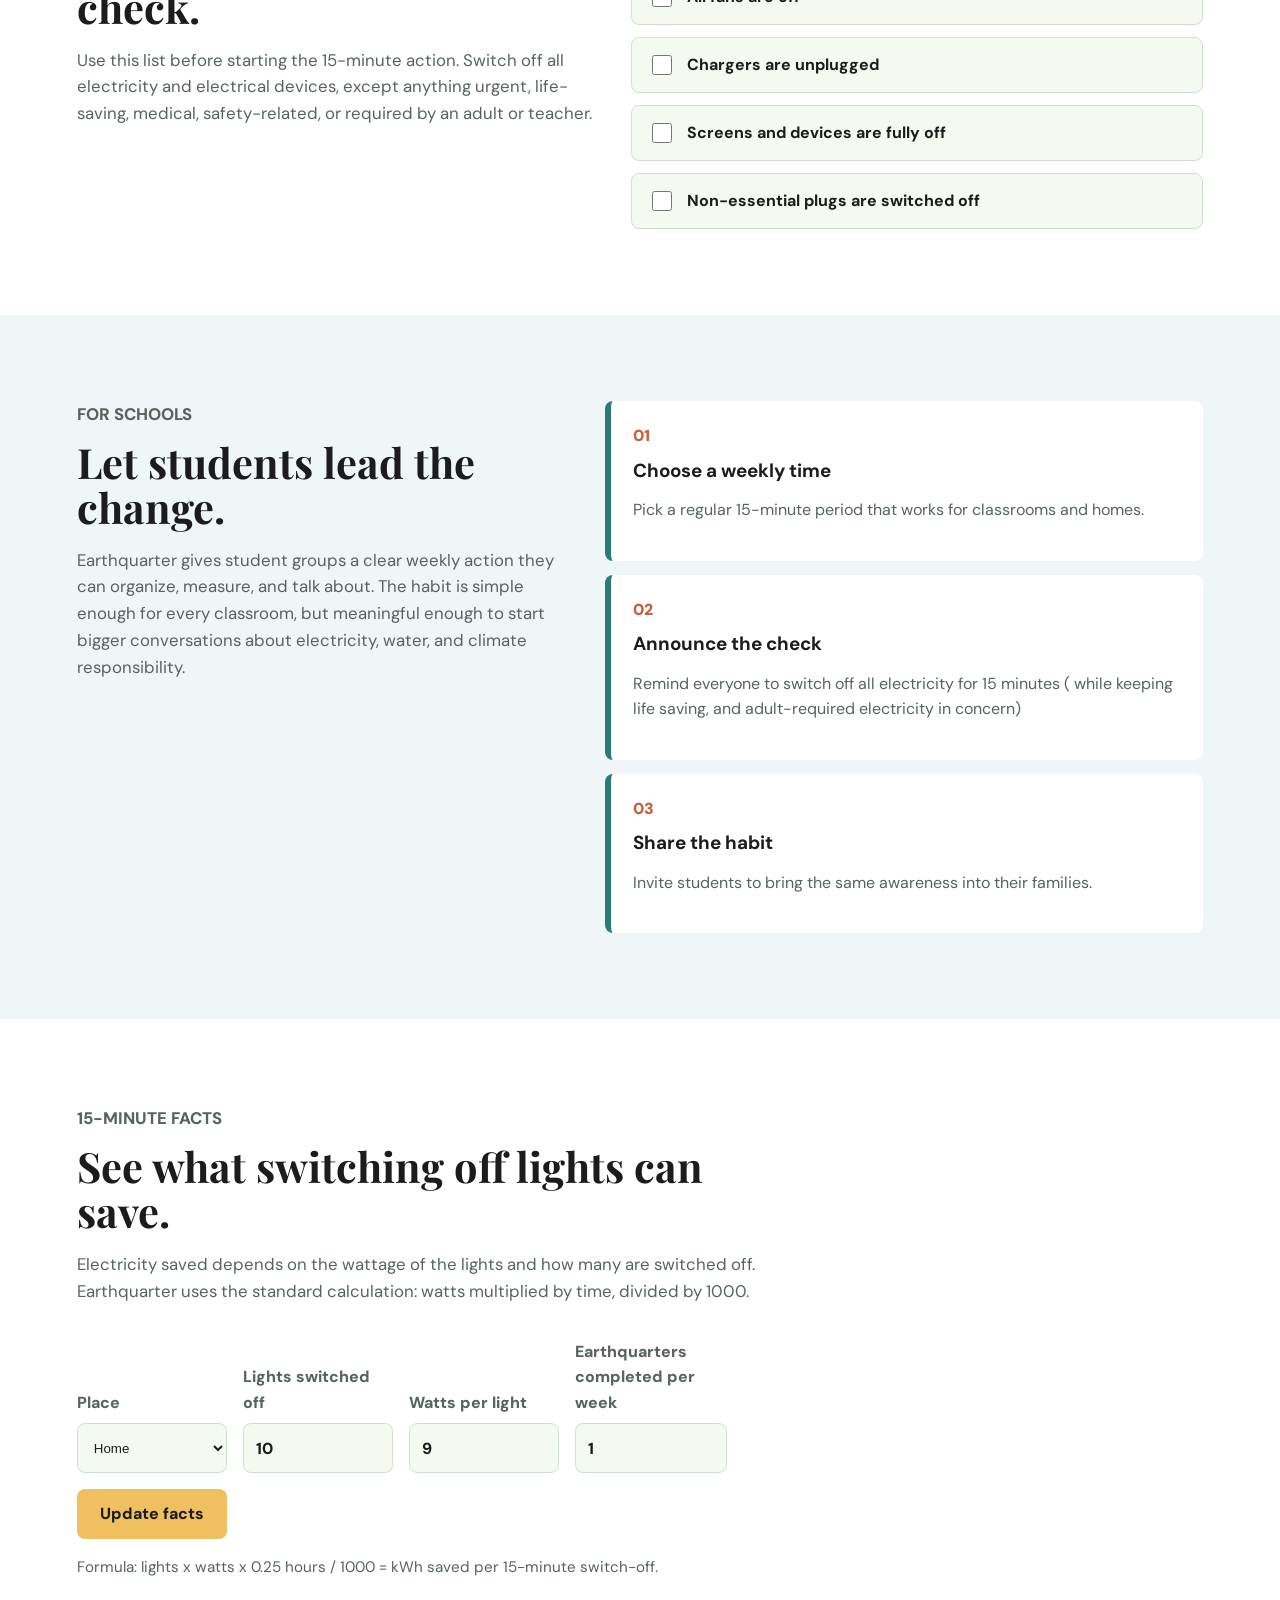
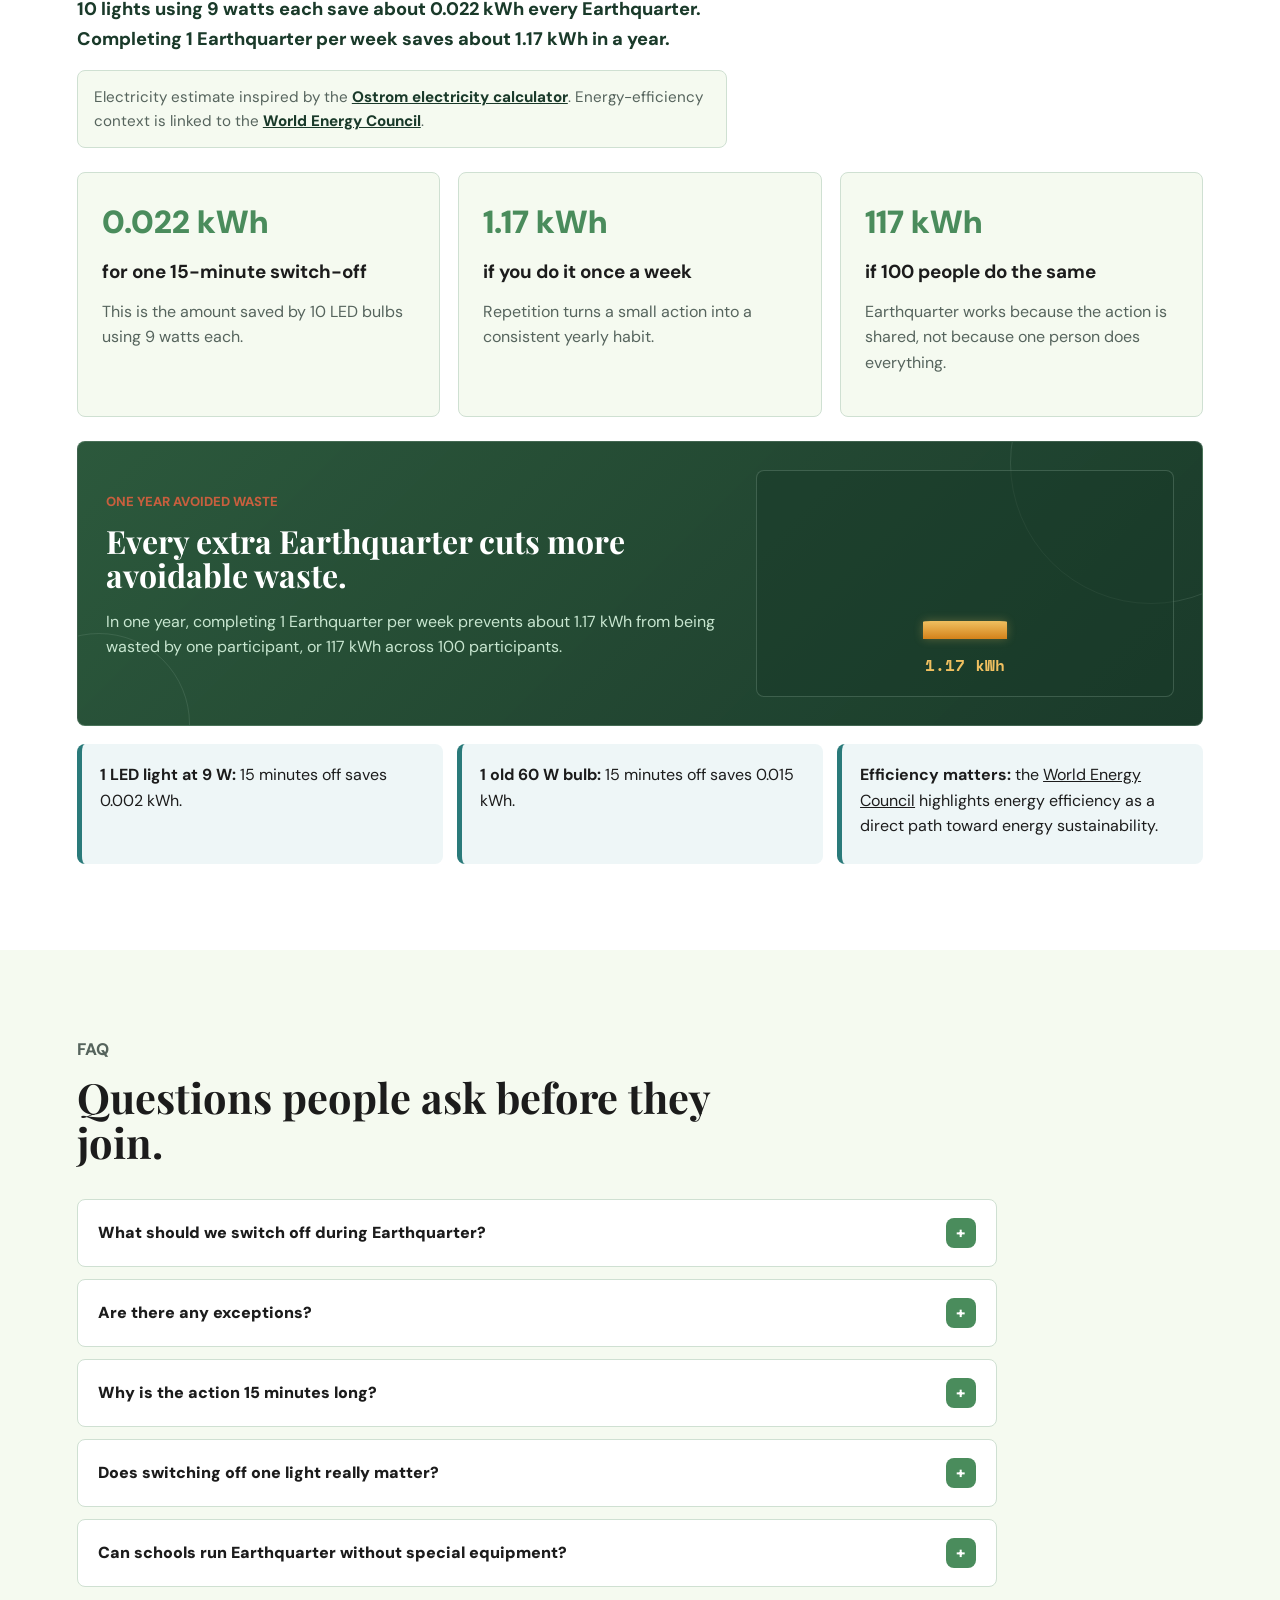
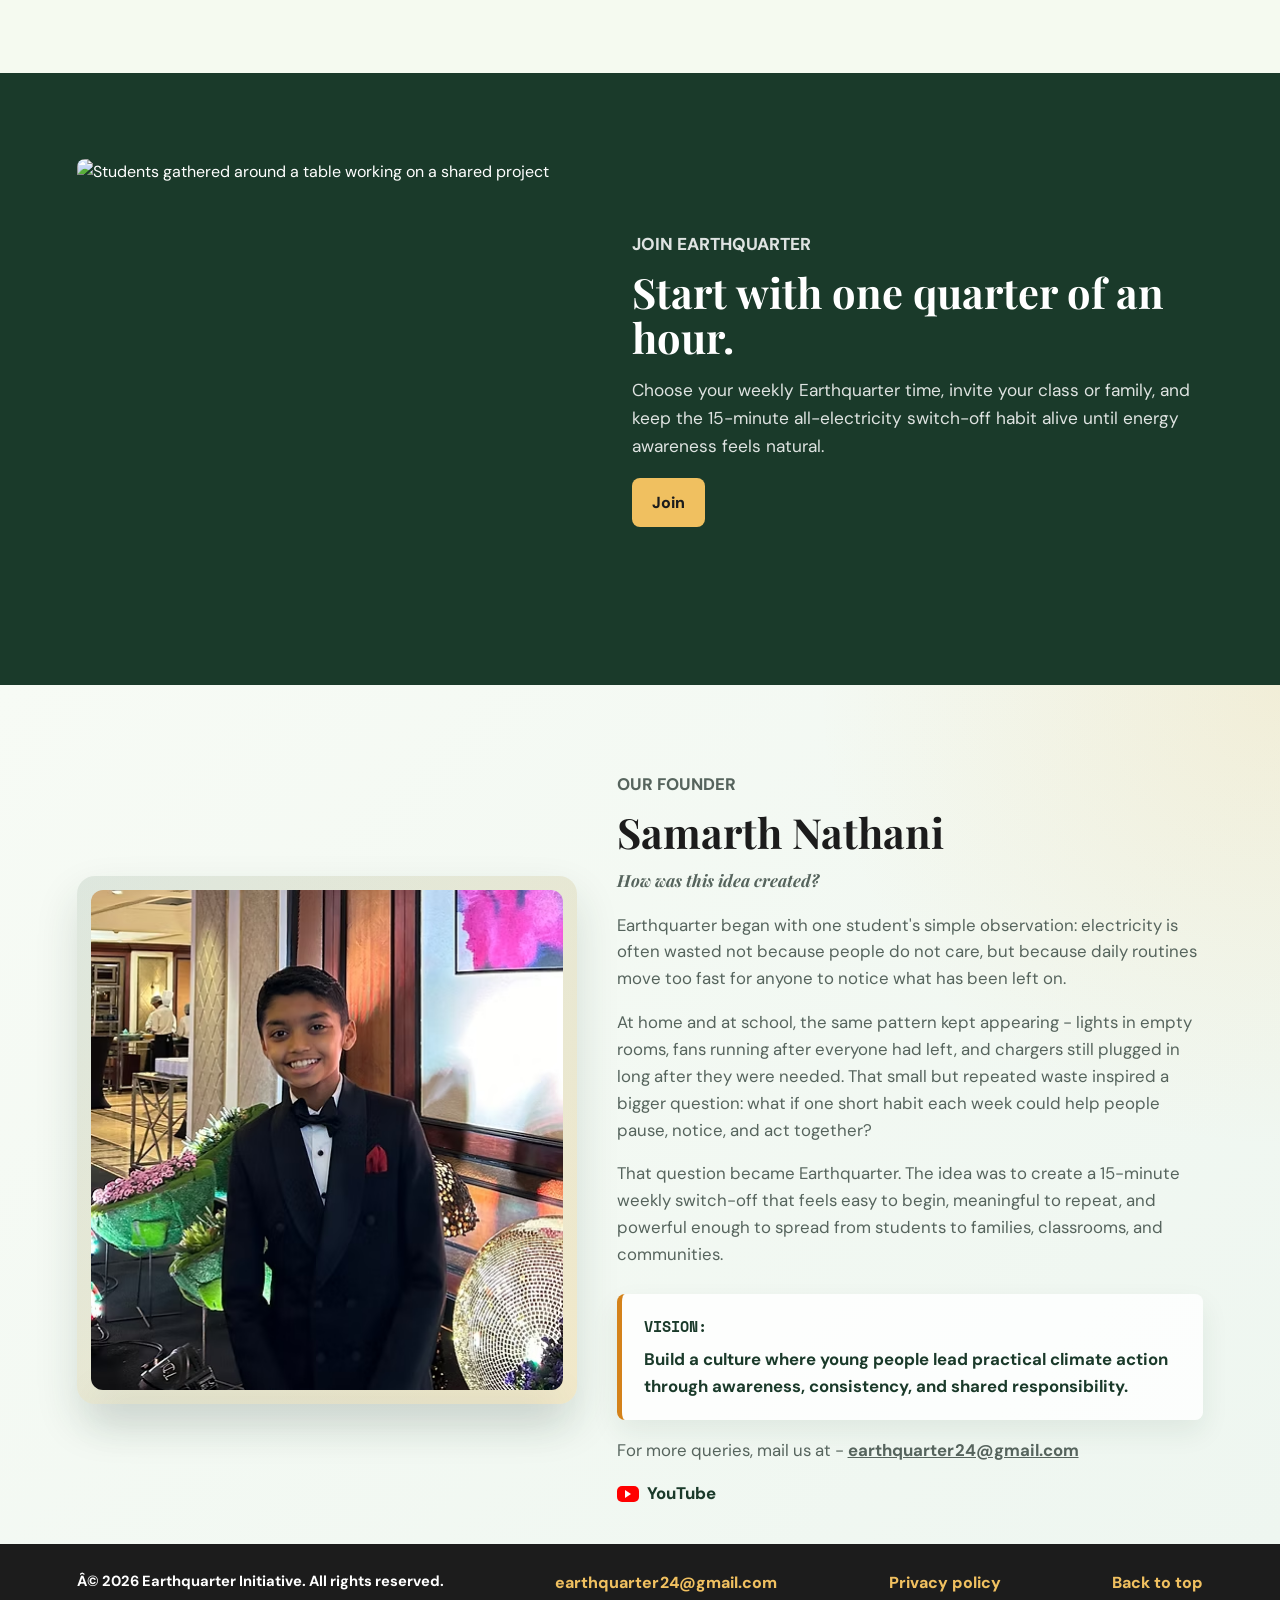
==== commit 1e1321a8: "Add Google Analytics tracking tag" ====
--- a/index.html
+++ b/index.html
@@ -1,6 +1,14 @@
 <!DOCTYPE html>
 <html lang="en">
 <head>
+  <!-- Google tag (gtag.js) -->
+  <script async src="https://www.googletagmanager.com/gtag/js?id=G-QNK27NETE5"></script>
+  <script>
+    window.dataLayer = window.dataLayer || [];
+    function gtag(){dataLayer.push(arguments);}
+    gtag('js', new Date());
+    gtag('config', 'G-QNK27NETE5');
+  </script>
   <meta charset="UTF-8">
   <meta name="viewport" content="width=device-width, initial-scale=1.0">
   <title>Earthquarter | 15 Minutes for Smarter Energy</title>
@@ -2127,6 +2135,14 @@
 <body>
   <div id="top" aria-hidden="true" style="position: relative; top: 0;"></div>
   <header class="site-header">
+  <!-- Google tag (gtag.js) -->
+  <script async src="https://www.googletagmanager.com/gtag/js?id=G-QNK27NETE5"></script>
+  <script>
+    window.dataLayer = window.dataLayer || [];
+    function gtag(){dataLayer.push(arguments);}
+    gtag('js', new Date());
+    gtag('config', 'G-QNK27NETE5');
+  </script>
     <a class="brand" href="#top" aria-label="Earthquarter home">
       <span class="brand-earth">Earth</span><span class="brand-quarter">quarter</span>
     </a>
@@ -2430,7 +2446,7 @@
   </main>
 
   <footer class="site-footer">
-    <p>© 2026 Earthquarter Initiative. All rights reserved.</p>
+    <p>Â© 2026 Earthquarter Initiative. All rights reserved.</p>
     <a href="mailto:earthquarter24@gmail.com">earthquarter24@gmail.com</a>
     <a href="privacy.html">Privacy policy</a>
     <a href="#top">Back to top</a>
